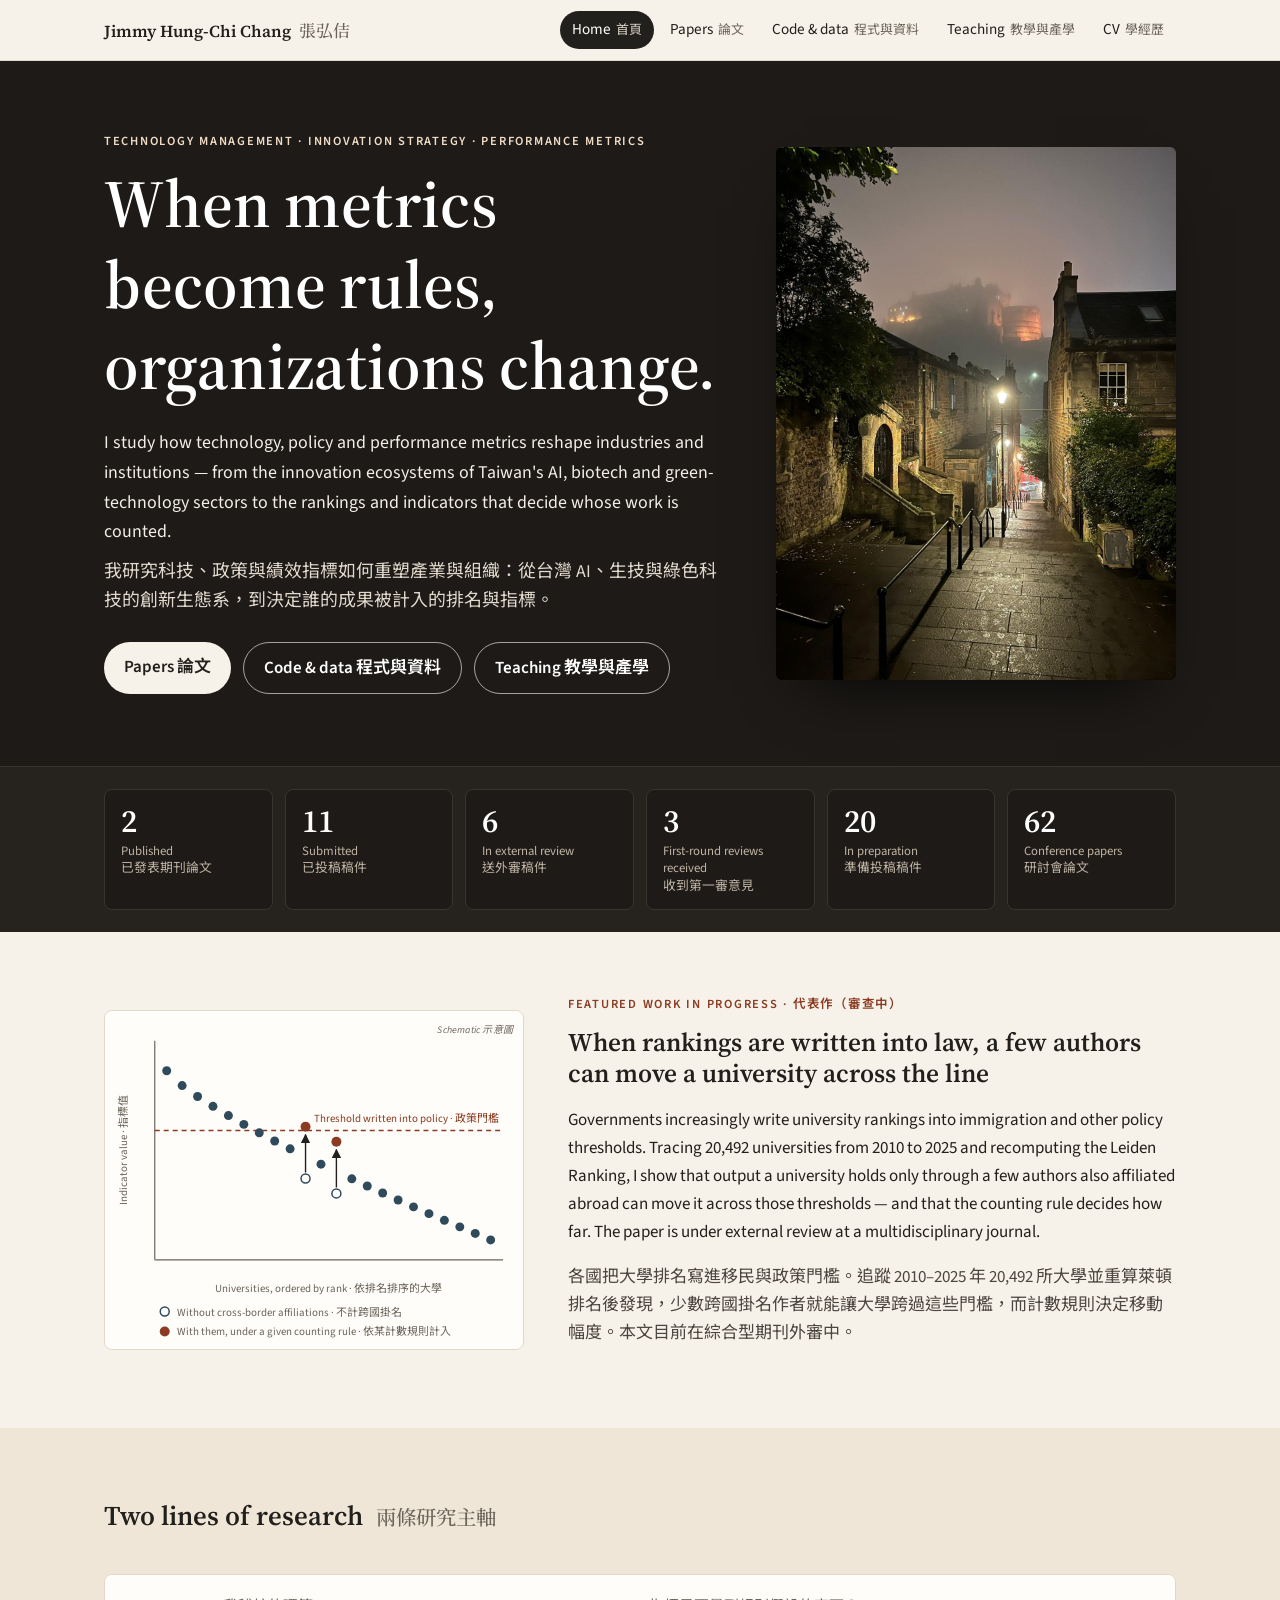
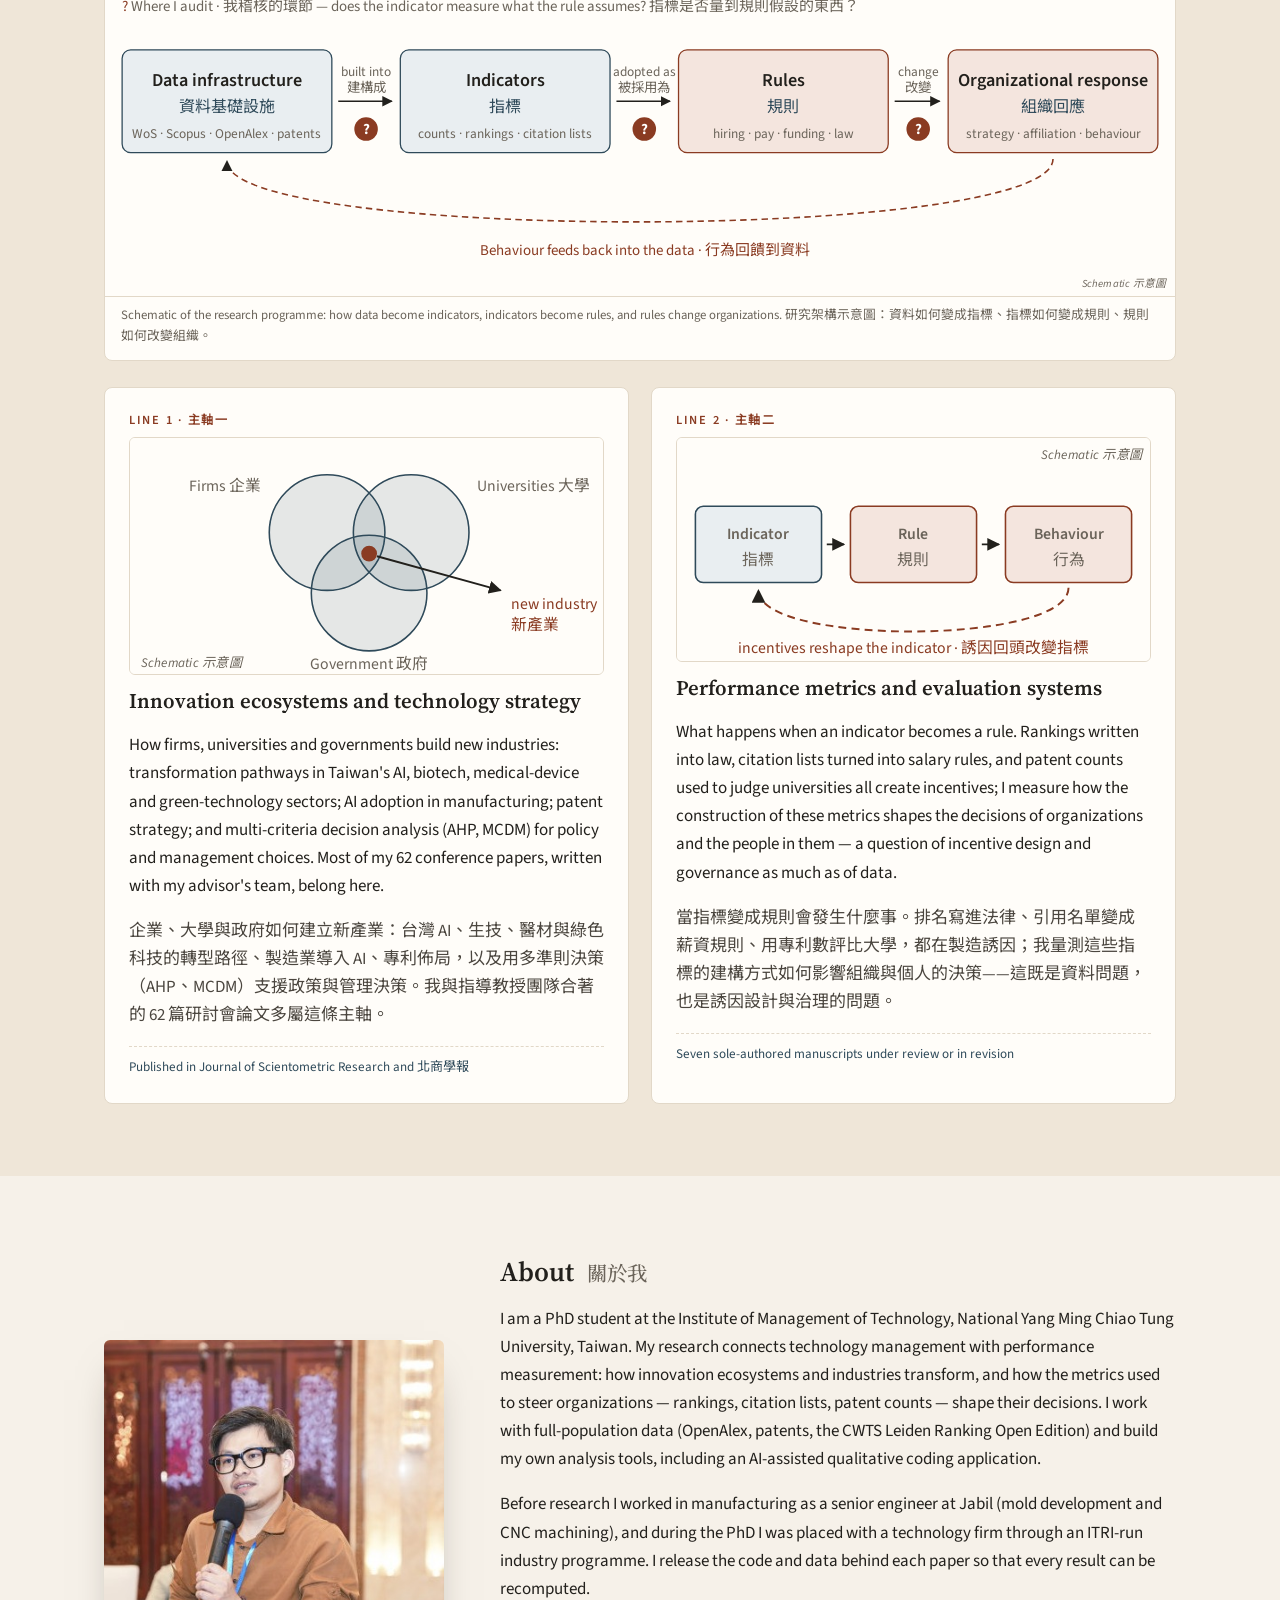
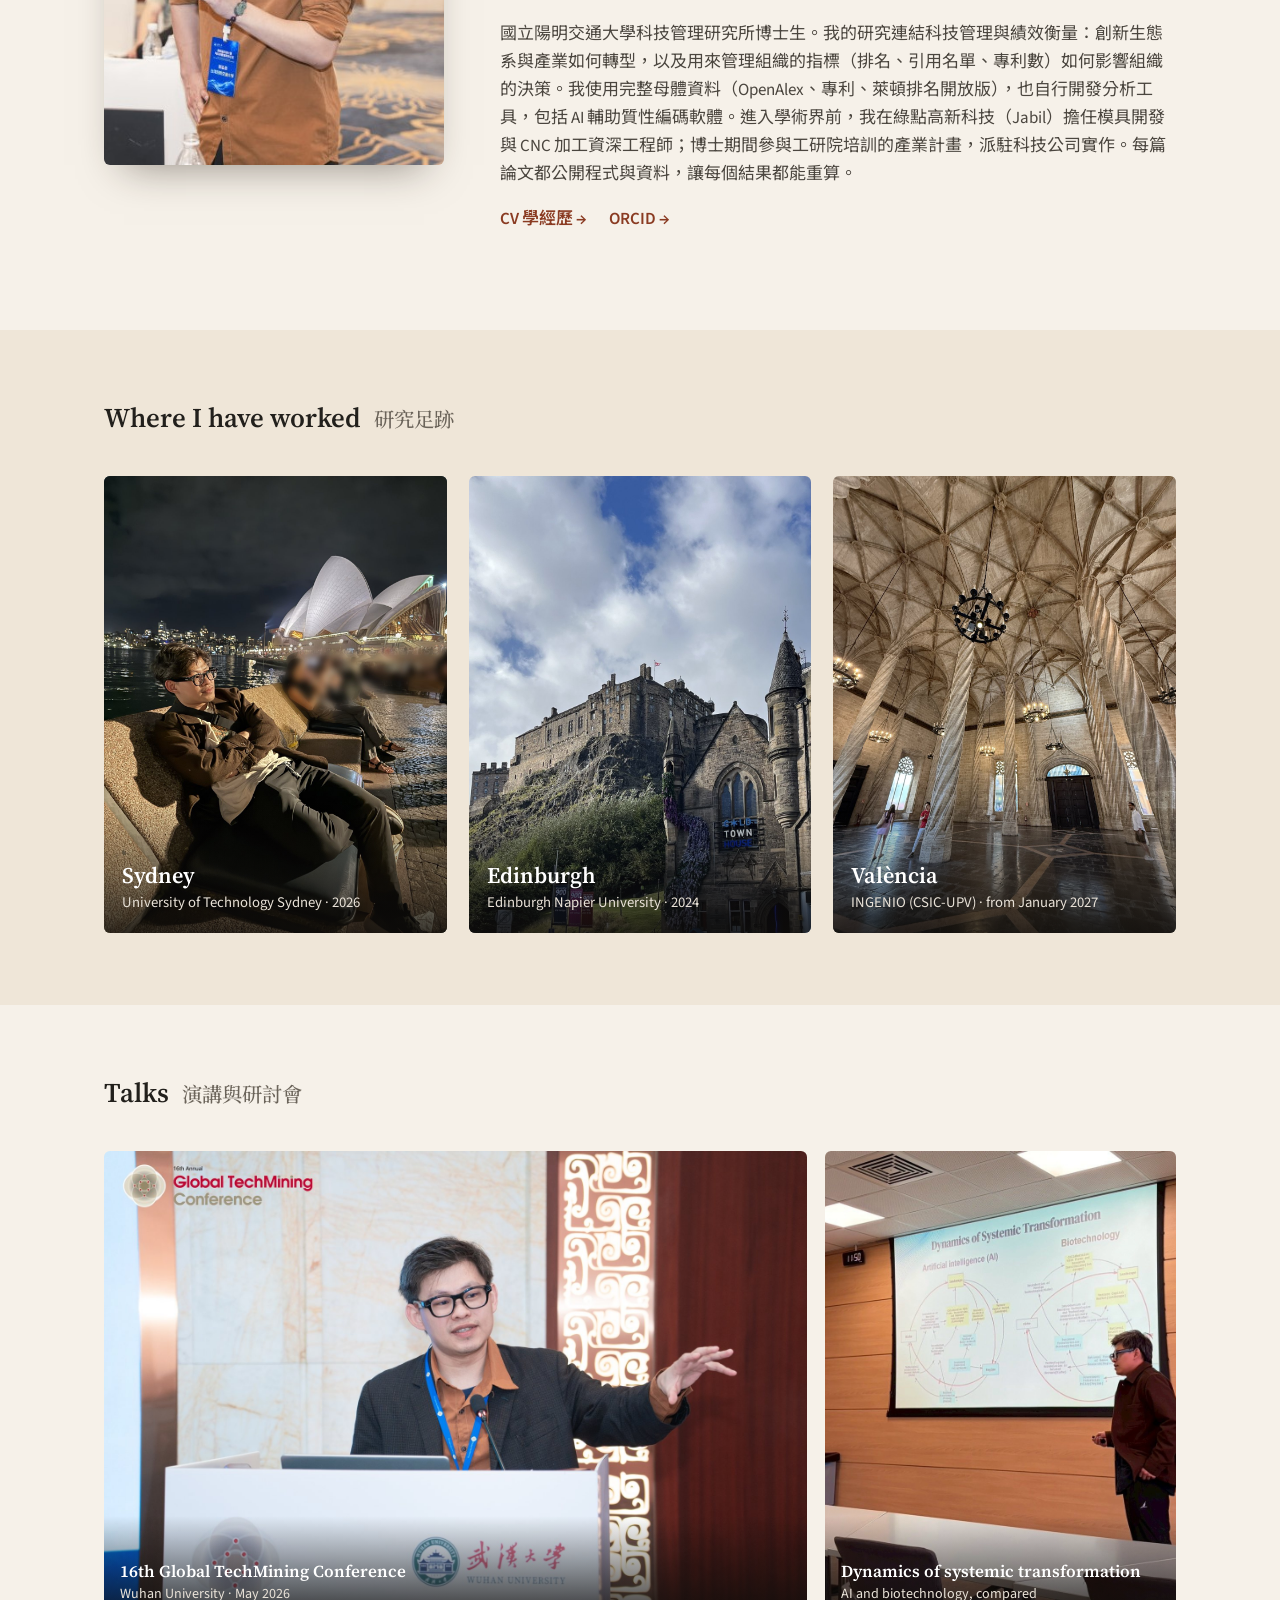
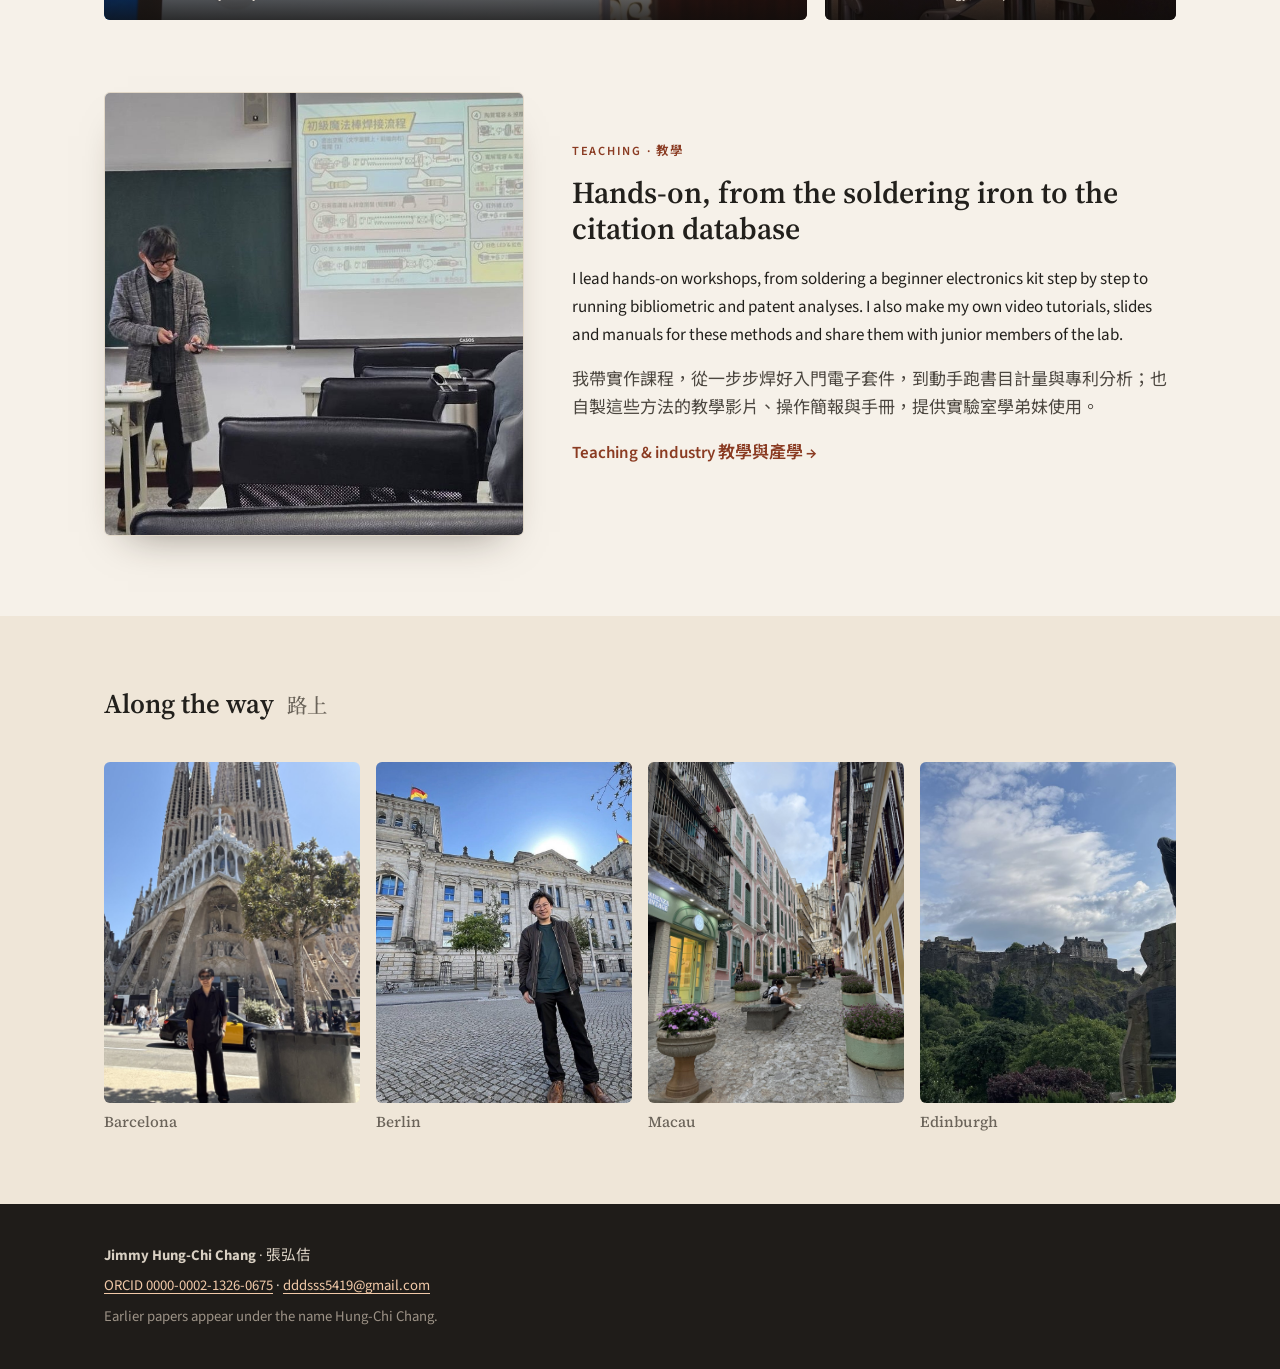
==== index.html @ 7862fce2 "Update site 週五-2026-10 19:03" ====
<!doctype html>
<html lang="en">
<head>
<meta charset="utf-8">
<meta name="viewport" content="width=device-width, initial-scale=1">
<title>Jimmy Hung-Chi Chang</title>
<meta name="description" content="Jimmy Hung-Chi Chang — scientometrics and the infrastructure of research evaluation.">
<meta property="og:type" content="website"><meta property="og:site_name" content="Jimmy Hung-Chi Chang">
<meta property="og:url" content="https://jimmy-hc-chang.github.io/website/">
<meta property="og:title" content="Jimmy Hung-Chi Chang"><meta property="og:description" content="Jimmy Hung-Chi Chang — scientometrics and the infrastructure of research evaluation.">
<meta property="og:image" content="https://jimmy-hc-chang.github.io/website/assets/og-cover.jpg?v=3"><meta property="og:image:width" content="1200"><meta property="og:image:height" content="630"><meta property="og:image:alt" content="Jimmy Hung-Chi Chang speaking at the Global TechMining Conference, Wuhan University">
<meta name="twitter:card" content="summary_large_image"><meta name="twitter:image" content="https://jimmy-hc-chang.github.io/website/assets/og-cover.jpg?v=3">
<link rel="preconnect" href="https://fonts.googleapis.com"><link rel="preconnect" href="https://fonts.gstatic.com" crossorigin>
<link rel="stylesheet" href="https://fonts.googleapis.com/css2?family=Source+Serif+4:ital,opsz,wght@0,8..60,400;0,8..60,600;1,8..60,400&family=Source+Sans+3:wght@400;600&family=Noto+Serif+TC:wght@500;700&family=Noto+Sans+TC:wght@400;500&display=swap">
<link rel="stylesheet" href="style.css?v=2251ba89">
<script type="application/ld+json">
{"@context":"https://schema.org","@type":"Person","name":"Jimmy Hung-Chi Chang","alternateName":["Hung-Chi Chang","張弘佶"],
 "identifier":"https://orcid.org/0000-0002-1326-0675","sameAs":["https://orcid.org/0000-0002-1326-0675"],"image":"https://jimmy-hc-chang.github.io/website/assets/portrait-forum.jpg",
 "affiliation":{"@type":"CollegeOrUniversity","name":"National Yang Ming Chiao Tung University","department":"Institute of Management of Technology"},
 "email":"mailto:dddsss5419@gmail.com","knowsAbout":["technology management","innovation ecosystems","performance metrics","research evaluation","scientometrics","patent analysis","multi-criteria decision making"]}
</script>
</head>
<body class="p-index">
<header class="bar"><div class="wrap bar-in">
  <a class="brand" href="index.html">Jimmy Hung-Chi Chang <span lang="zh-Hant">張弘佶</span></a>
  <nav aria-label="Pages"><a href="index.html" aria-current="page">Home<span lang="zh-Hant">首頁</span></a><a href="papers.html">Papers<span lang="zh-Hant">論文</span></a><a href="code.html">Code &amp; data<span lang="zh-Hant">程式與資料</span></a><a href="teaching.html">Teaching<span lang="zh-Hant">教學與產學</span></a><a href="cv.html">CV<span lang="zh-Hant">學經歷</span></a></nav>
</div></header>
<section class="hero"><div class="wrap hero-in"><div class="hero-text">
  <p class="kicker">Technology management · Innovation strategy · Performance metrics</p>
  <h1>When metrics become rules,<br>organizations change.</h1>
  <p class="lede">I study how technology, policy and performance metrics reshape industries and institutions — from the innovation ecosystems of Taiwan's AI, biotech and green-technology sectors to the rankings and indicators that decide whose work is counted.</p>
  <p class="lede zh" lang="zh-Hant">我研究科技、政策與績效指標如何重塑產業與組織：從台灣 AI、生技與綠色科技的創新生態系，到決定誰的成果被計入的排名與指標。</p>
  <div class="cta"><a class="btn" href="papers.html">Papers 論文</a><a class="btn ghost" href="code.html">Code &amp; data 程式與資料</a><a class="btn ghost" href="teaching.html">Teaching 教學與產學</a></div>
</div>
  <figure class="hero-photo"><img src="assets/edinburgh-night.jpg" alt="Edinburgh at night, with the castle in fog"></figure>
</div></section>
<main>

<section class="statbar"><div class="wrap"><div class="stats-row">
  <!-- 數字在這裡改（2026-10-29） -->
  <a href="papers.html"><b>2</b><span>Published<br>已發表期刊論文</span></a>
  <a href="papers.html"><b>11</b><span>Submitted<br>已投稿稿件</span></a>
  <a href="papers.html"><b>6</b><span>In external review<br>送外審稿件</span></a>
  <a href="papers.html"><b>3</b><span>First-round reviews received<br>收到第一審意見</span></a>
  <a href="papers.html#working-papers"><b>20</b><span>In preparation<br>準備投稿稿件</span></a>
  <a href="papers.html#conferences"><b>62</b><span>Conference papers<br>研討會論文</span></a>
</div></div></section>

<section class="wrap featured withfig">
  <figure class="feat-sx"><svg class="sx sx-feat" viewBox="0 0 420 340" role="img" aria-label="Schematic: a few authors' cross-border affiliations lift universities across a policy threshold" xmlns="http://www.w3.org/2000/svg"><defs><marker id="ahf" viewBox="0 0 10 10" refX="9" refY="5" markerWidth="7" markerHeight="7" orient="auto-start-reverse"><path d="M0,0L10,5L0,10z" class="sx-ink"/></marker></defs><rect x="0" y="0" width="420" height="340" class="sx-bg"/><line x1="50" y1="250" x2="400" y2="250" class="sx-axis"/><line x1="50" y1="250" x2="50" y2="30" class="sx-axis"/><text x="225" y="282" class="sx-t" text-anchor="middle">Universities, ordered by rank · 依排名排序的大學</text><text x="22" y="140" class="sx-t" text-anchor="middle" transform="rotate(-90 22 140)">Indicator value · 指標值</text><line x1="50" y1="120" x2="400" y2="120" class="sx-thr"/><text x="396" y="112" class="sx-t sx-acc" text-anchor="end">Threshold written into policy · 政策門檻</text><circle cx="62.0" cy="60.0" r="4.5" class="sx-dot"/><circle cx="77.5" cy="74.9" r="4.5" class="sx-dot"/><circle cx="93.0" cy="85.9" r="4.5" class="sx-dot"/><circle cx="108.5" cy="95.8" r="4.5" class="sx-dot"/><circle cx="124.0" cy="105.1" r="4.5" class="sx-dot"/><circle cx="139.5" cy="113.9" r="4.5" class="sx-dot"/><circle cx="155.0" cy="122.4" r="4.5" class="sx-dot"/><circle cx="170.5" cy="130.6" r="4.5" class="sx-dot"/><circle cx="186.0" cy="138.5" r="4.5" class="sx-dot"/><circle cx="217.0" cy="153.9" r="4.5" class="sx-dot"/><circle cx="248.0" cy="168.6" r="4.5" class="sx-dot"/><circle cx="263.5" cy="175.8" r="4.5" class="sx-dot"/><circle cx="279.0" cy="182.9" r="4.5" class="sx-dot"/><circle cx="294.5" cy="189.9" r="4.5" class="sx-dot"/><circle cx="310.0" cy="196.8" r="4.5" class="sx-dot"/><circle cx="325.5" cy="203.6" r="4.5" class="sx-dot"/><circle cx="341.0" cy="210.3" r="4.5" class="sx-dot"/><circle cx="356.5" cy="216.9" r="4.5" class="sx-dot"/><circle cx="372.0" cy="223.5" r="4.5" class="sx-dot"/><circle cx="387.5" cy="230.0" r="4.5" class="sx-dot"/><circle cx="201.5" cy="168.3" r="4.5" class="sx-hollow"/><line x1="201.5" y1="162.3" x2="201.5" y2="124.3" class="sx-arrow" marker-end="url(#ahf)"/><circle cx="201.5" cy="116.3" r="5" class="sx-acc-dot"/><circle cx="232.5" cy="183.3" r="4.5" class="sx-hollow"/><line x1="232.5" y1="177.3" x2="232.5" y2="139.3" class="sx-arrow" marker-end="url(#ahf)"/><circle cx="232.5" cy="131.3" r="5" class="sx-acc-dot"/><circle cx="60" cy="302" r="4.5" class="sx-hollow"/><text x="72" y="306" class="sx-t">Without cross-border affiliations · 不計跨國掛名</text><circle cx="60" cy="322" r="5" class="sx-acc-dot"/><text x="72" y="326" class="sx-t">With them, under a given counting rule · 依某計數規則計入</text><text x="410" y="22" class="sx-tag" text-anchor="end">Schematic 示意圖</text></svg></figure>
  <div>
    <p class="kicker dark">Featured work in progress · 代表作（審查中）</p>
    <h2>When rankings are written into law, a few authors can move a university across the line</h2>
    <p>Governments increasingly write university rankings into immigration and other policy thresholds. Tracing 20,492 universities from 2010 to 2025 and recomputing the Leiden Ranking, I show that output a university holds only through a few authors also affiliated abroad can move it across those thresholds — and that the counting rule decides how far. The paper is under external review at a multidisciplinary journal.</p>
    <p class="zh" lang="zh-Hant">各國把大學排名寫進移民與政策門檻。追蹤 2010–2025 年 20,492 所大學並重算萊頓排名後發現，少數跨國掛名作者就能讓大學跨過這些門檻，而計數規則決定移動幅度。本文目前在綜合型期刊外審中。</p>
  </div>
</section>

<section class="band"><div class="wrap">
  <div class="sec-head"><h2>Two lines of research <span lang="zh-Hant">兩條研究主軸</span></h2></div>
  <figure class="framework"><svg class="sx sx-wide" viewBox="0 0 1000 300" role="img" aria-label="Schematic: data infrastructure, indicators, rules and organizational response, with feedback" xmlns="http://www.w3.org/2000/svg"><defs><marker id="ahw" viewBox="0 0 10 10" refX="9" refY="5" markerWidth="7" markerHeight="7" orient="auto-start-reverse"><path d="M0,0L10,5L0,10z" class="sx-ink"/></marker></defs><rect x="0" y="0" width="1000" height="300" class="sx-bg"/><rect x="16" y="70" width="196" height="96" rx="8" class="sx-box"/><text x="114.0" y="104" class="sx-h" text-anchor="middle">Data infrastructure</text><text x="114.0" y="128" class="sx-h2" text-anchor="middle">資料基礎設施</text><text x="114.0" y="152" class="sx-s" text-anchor="middle">WoS · Scopus · OpenAlex · patents</text><line x1="218" y1="118.0" x2="268" y2="118.0" class="sx-arrow" marker-end="url(#ahw)"/><rect x="276" y="70" width="196" height="96" rx="8" class="sx-box"/><text x="374.0" y="104" class="sx-h" text-anchor="middle">Indicators</text><text x="374.0" y="128" class="sx-h2" text-anchor="middle">指標</text><text x="374.0" y="152" class="sx-s" text-anchor="middle">counts · rankings · citation lists</text><line x1="478" y1="118.0" x2="528" y2="118.0" class="sx-arrow" marker-end="url(#ahw)"/><rect x="536" y="70" width="196" height="96" rx="8" class="sx-box2"/><text x="634.0" y="104" class="sx-h" text-anchor="middle">Rules</text><text x="634.0" y="128" class="sx-h2" text-anchor="middle">規則</text><text x="634.0" y="152" class="sx-s" text-anchor="middle">hiring · pay · funding · law</text><line x1="738" y1="118.0" x2="780" y2="118.0" class="sx-arrow" marker-end="url(#ahw)"/><rect x="788" y="70" width="196" height="96" rx="8" class="sx-box2"/><text x="886.0" y="104" class="sx-h" text-anchor="middle">Organizational response</text><text x="886.0" y="128" class="sx-h2" text-anchor="middle">組織回應</text><text x="886.0" y="152" class="sx-s" text-anchor="middle">strategy · affiliation · behaviour</text><text x="244.0" y="94.0" class="sx-s" text-anchor="middle">built into</text><text x="244.0" y="109.0" class="sx-s" text-anchor="middle">建構成</text><g transform="translate(244.0 144.0)"><circle r="11" class="sx-audit"/><text y="5" class="sx-audit-t" text-anchor="middle">?</text></g><text x="504.0" y="94.0" class="sx-s" text-anchor="middle">adopted as</text><text x="504.0" y="109.0" class="sx-s" text-anchor="middle">被採用為</text><g transform="translate(504.0 144.0)"><circle r="11" class="sx-audit"/><text y="5" class="sx-audit-t" text-anchor="middle">?</text></g><text x="760.0" y="94.0" class="sx-s" text-anchor="middle">change</text><text x="760.0" y="109.0" class="sx-s" text-anchor="middle">改變</text><g transform="translate(760.0 144.0)"><circle r="11" class="sx-audit"/><text y="5" class="sx-audit-t" text-anchor="middle">?</text></g><path d="M886,172 C886,250 114,250 114,174" class="sx-loop" marker-end="url(#ahw)"/><text x="505" y="262" class="sx-t sx-acc" text-anchor="middle">Behaviour feeds back into the data · 行為回饋到資料</text><text x="16" y="34" class="sx-t"><tspan class="sx-acc">?</tspan> Where I audit · 我稽核的環節 — does the indicator measure what the rule assumes? 指標是否量到規則假設的東西？</text><text x="992" y="292" class="sx-tag" text-anchor="end">Schematic 示意圖</text></svg><svg class="sx sx-tall" viewBox="0 0 360 560" role="img" aria-label="Schematic: from data infrastructure to organizational response" xmlns="http://www.w3.org/2000/svg"><defs><marker id="aht" viewBox="0 0 10 10" refX="9" refY="5" markerWidth="7" markerHeight="7" orient="auto-start-reverse"><path d="M0,0L10,5L0,10z" class="sx-ink"/></marker></defs><rect x="0" y="0" width="360" height="560" class="sx-bg"/><rect x="40" y="40" width="250" height="92" rx="8" class="sx-box"/><text x="165.0" y="72" class="sx-h" text-anchor="middle">Data infrastructure</text><text x="165.0" y="96" class="sx-h2" text-anchor="middle">資料基礎設施</text><text x="165.0" y="118" class="sx-s" text-anchor="middle">WoS · Scopus · OpenAlex · patents</text><line x1="165.0" y1="136" x2="165.0" y2="164" class="sx-arrow" marker-end="url(#aht)"/><g transform="translate(187.0 151)"><circle r="10" class="sx-audit"/><text y="4" class="sx-audit-t" text-anchor="middle">?</text></g><rect x="40" y="170" width="250" height="92" rx="8" class="sx-box"/><text x="165.0" y="202" class="sx-h" text-anchor="middle">Indicators</text><text x="165.0" y="226" class="sx-h2" text-anchor="middle">指標</text><text x="165.0" y="248" class="sx-s" text-anchor="middle">counts · rankings · citation lists</text><line x1="165.0" y1="266" x2="165.0" y2="294" class="sx-arrow" marker-end="url(#aht)"/><g transform="translate(187.0 281)"><circle r="10" class="sx-audit"/><text y="4" class="sx-audit-t" text-anchor="middle">?</text></g><rect x="40" y="300" width="250" height="92" rx="8" class="sx-box2"/><text x="165.0" y="332" class="sx-h" text-anchor="middle">Rules</text><text x="165.0" y="356" class="sx-h2" text-anchor="middle">規則</text><text x="165.0" y="378" class="sx-s" text-anchor="middle">hiring · pay · funding · law</text><line x1="165.0" y1="396" x2="165.0" y2="424" class="sx-arrow" marker-end="url(#aht)"/><g transform="translate(187.0 411)"><circle r="10" class="sx-audit"/><text y="4" class="sx-audit-t" text-anchor="middle">?</text></g><rect x="40" y="430" width="250" height="92" rx="8" class="sx-box2"/><text x="165.0" y="462" class="sx-h" text-anchor="middle">Organizational response</text><text x="165.0" y="486" class="sx-h2" text-anchor="middle">組織回應</text><text x="165.0" y="508" class="sx-s" text-anchor="middle">strategy · affiliation · behaviour</text><path d="M294,476.0 C350,476.0 350,86.0 298,86.0" class="sx-loop" marker-end="url(#aht)"/><text x="22" y="24" class="sx-s">? = audit point 稽核點 · dashed = feedback 回饋</text><text x="352" y="552" class="sx-tag" text-anchor="end">Schematic 示意圖</text></svg><figcaption>Schematic of the research programme: how data become indicators, indicators become rules, and rules change organizations. 研究架構示意圖：資料如何變成指標、指標如何變成規則、規則如何改變組織。</figcaption></figure>
  <div class="lines">
    <div class="line">
      <p class="kicker dark">Line 1 · 主軸一</p>
      <svg class="sx sx-line" viewBox="0 0 360 180" role="img" aria-label="Schematic: firms, universities and government build a new industry" xmlns="http://www.w3.org/2000/svg"><defs><marker id="ahl1" viewBox="0 0 10 10" refX="9" refY="5" markerWidth="7" markerHeight="7" orient="auto-start-reverse"><path d="M0,0L10,5L0,10z" class="sx-ink"/></marker></defs><rect x="0" y="0" width="360" height="180" class="sx-bg"/><circle cx="150" cy="72" r="44" class="sx-venn"/><circle cx="214" cy="72" r="44" class="sx-venn"/><circle cx="182" cy="118" r="44" class="sx-venn"/><text x="100" y="40" class="sx-s" text-anchor="end">Firms 企業</text><text x="264" y="40" class="sx-s">Universities 大學</text><text x="182" y="176" class="sx-s" text-anchor="middle">Government 政府</text><circle cx="182" cy="88" r="6" class="sx-acc-dot"/><line x1="188" y1="90" x2="282" y2="116" class="sx-arrow" marker-end="url(#ahl1)"/><text x="290" y="130" class="sx-s sx-acc">new industry</text><text x="290" y="146" class="sx-s sx-acc">新產業</text><text x="8" y="174" class="sx-tag" text-anchor="start">Schematic 示意圖</text></svg>
      <h3>Innovation ecosystems and technology strategy</h3>
      <p>How firms, universities and governments build new industries: transformation pathways in Taiwan's AI, biotech, medical-device and green-technology sectors; AI adoption in manufacturing; patent strategy; and multi-criteria decision analysis (AHP, MCDM) for policy and management choices. Most of my 62 conference papers, written with my advisor's team, belong here.</p>
      <p class="zh" lang="zh-Hant">企業、大學與政府如何建立新產業：台灣 AI、生技、醫材與綠色科技的轉型路徑、製造業導入 AI、專利佈局，以及用多準則決策（AHP、MCDM）支援政策與管理決策。我與指導教授團隊合著的 62 篇研討會論文多屬這條主軸。</p>
      <p class="line-papers">Published in Journal of Scientometric Research and 北商學報</p>
    </div>
    <div class="line">
      <p class="kicker dark">Line 2 · 主軸二</p>
      <svg class="sx sx-line" viewBox="0 0 360 170" role="img" aria-label="Schematic: indicator, rule, behaviour and feedback" xmlns="http://www.w3.org/2000/svg"><defs><marker id="ahl2" viewBox="0 0 10 10" refX="9" refY="5" markerWidth="7" markerHeight="7" orient="auto-start-reverse"><path d="M0,0L10,5L0,10z" class="sx-ink"/></marker></defs><rect x="0" y="0" width="360" height="170" class="sx-bg"/><rect x="14" y="52" width="96" height="58" rx="6" class="sx-box"/><text x="62" y="77" class="sx-s" text-anchor="middle" style="font-weight:600">Indicator</text><text x="62" y="97" class="sx-s" text-anchor="middle">指標</text><line x1="114" y1="81" x2="127" y2="81" class="sx-arrow" marker-end="url(#ahl2)"/><rect x="132" y="52" width="96" height="58" rx="6" class="sx-box2"/><text x="180" y="77" class="sx-s" text-anchor="middle" style="font-weight:600">Rule</text><text x="180" y="97" class="sx-s" text-anchor="middle">規則</text><line x1="232" y1="81" x2="245" y2="81" class="sx-arrow" marker-end="url(#ahl2)"/><rect x="250" y="52" width="96" height="58" rx="6" class="sx-box2"/><text x="298" y="77" class="sx-s" text-anchor="middle" style="font-weight:600">Behaviour</text><text x="298" y="97" class="sx-s" text-anchor="middle">行為</text><path d="M298,114 C298,158 62,158 62,116" class="sx-loop" marker-end="url(#ahl2)"/><text x="180" y="164" class="sx-s sx-acc" text-anchor="middle">incentives reshape the indicator · 誘因回頭改變指標</text><text x="354" y="16" class="sx-tag" text-anchor="end">Schematic 示意圖</text></svg>
      <h3>Performance metrics and evaluation systems</h3>
      <p>What happens when an indicator becomes a rule. Rankings written into law, citation lists turned into salary rules, and patent counts used to judge universities all create incentives; I measure how the construction of these metrics shapes the decisions of organizations and the people in them — a question of incentive design and governance as much as of data.</p>
      <p class="zh" lang="zh-Hant">當指標變成規則會發生什麼事。排名寫進法律、引用名單變成薪資規則、用專利數評比大學，都在製造誘因；我量測這些指標的建構方式如何影響組織與個人的決策——這既是資料問題，也是誘因設計與治理的問題。</p>
      <p class="line-papers">Seven sole-authored manuscripts under review or in revision</p>
    </div>
  </div>
</div></section>

<section class="wrap about">
  <figure class="portrait"><img src="assets/portrait-forum.jpg" alt="Jimmy Hung-Chi Chang speaking at a forum at Wuhan University"></figure>
  <div>
    <h2>About <span lang="zh-Hant">關於我</span></h2>
    <p>I am a PhD student at the Institute of Management of Technology, National Yang Ming Chiao Tung University, Taiwan. My research connects technology management with performance measurement: how innovation ecosystems and industries transform, and how the metrics used to steer organizations — rankings, citation lists, patent counts — shape their decisions. I work with full-population data (OpenAlex, patents, the CWTS Leiden Ranking Open Edition) and build my own analysis tools, including an AI-assisted qualitative coding application.</p>
    <p>Before research I worked in manufacturing as a senior engineer at Jabil (mold development and CNC machining), and during the PhD I was placed with a technology firm through an ITRI-run industry programme. I release the code and data behind each paper so that every result can be recomputed.</p>
    <p class="zh" lang="zh-Hant">國立陽明交通大學科技管理研究所博士生。我的研究連結科技管理與績效衡量：創新生態系與產業如何轉型，以及用來管理組織的指標（排名、引用名單、專利數）如何影響組織的決策。我使用完整母體資料（OpenAlex、專利、萊頓排名開放版），也自行開發分析工具，包括 AI 輔助質性編碼軟體。進入學術界前，我在綠點高新科技（Jabil）擔任模具開發與 CNC 加工資深工程師；博士期間參與工研院培訓的產業計畫，派駐科技公司實作。每篇論文都公開程式與資料，讓每個結果都能重算。</p>
    <p class="links"><a href="cv.html">CV 學經歷 →</a><a href="https://orcid.org/0000-0002-1326-0675">ORCID →</a></p>
  </div>
</section>

<section class="band"><div class="wrap">
  <div class="sec-head"><h2>Where I have worked <span lang="zh-Hant">研究足跡</span></h2></div>
  <div class="places">
    <figure class="place"><img src="assets/sydney-opera.jpg" alt="Sydney Harbour at night" loading="lazy" style="object-position:center 60%"><figcaption><b>Sydney</b> University of Technology Sydney · 2026</figcaption></figure>
    <figure class="place"><img src="assets/edinburgh-grassmarket.jpg" alt="Edinburgh Castle from the Grassmarket" loading="lazy"><figcaption><b>Edinburgh</b> Edinburgh Napier University · 2024</figcaption></figure>
    <figure class="place"><img src="assets/valencia-lonja.jpg" alt="La Lonja de la Seda, València" loading="lazy"><figcaption><b>València</b> INGENIO (CSIC-UPV) · from January 2027</figcaption></figure>
  </div>
</div></section>

<section class="wrap talks">
  <div class="sec-head"><h2>Talks <span lang="zh-Hant">演講與研討會</span></h2></div>
  <div class="talkgrid">
    <figure class="talk big"><img src="assets/talk-gtm.jpg" alt="Speaking at the Global TechMining Conference, Wuhan University" loading="lazy"><figcaption><b>16th Global TechMining Conference</b> Wuhan University · May 2026</figcaption></figure>
    <figure class="talk tall"><img src="assets/talk-spain.jpg" alt="Presenting slides on the dynamics of systemic transformation" loading="lazy"><figcaption><b>Dynamics of systemic transformation</b> AI and biotechnology, compared</figcaption></figure>
  </div>
</section>

<section class="wrap feature teach">
  <div class="feature-img"><img src="assets/teaching.jpg" alt="Leading a hands-on soldering workshop" loading="lazy"></div>
  <div>
    <p class="kicker dark">Teaching · 教學</p>
    <h2>Hands-on, from the soldering iron to the citation database</h2>
    <p>I lead hands-on workshops, from soldering a beginner electronics kit step by step to running bibliometric and patent analyses. I also make my own video tutorials, slides and manuals for these methods and share them with junior members of the lab.</p>
    <p class="zh" lang="zh-Hant">我帶實作課程，從一步步焊好入門電子套件，到動手跑書目計量與專利分析；也自製這些方法的教學影片、操作簡報與手冊，提供實驗室學弟妹使用。</p>
    <p class="links"><a href="teaching.html">Teaching &amp; industry 教學與產學 →</a></p>
  </div>
</section>

<section class="band"><div class="wrap">
  <div class="sec-head"><h2>Along the way <span lang="zh-Hant">路上</span></h2></div>
  <div class="strip">
    <figure><img src="assets/barcelona.jpg" alt="Sagrada Família, Barcelona" loading="lazy"><figcaption>Barcelona</figcaption></figure>
    <figure><img src="assets/berlin.jpg" alt="Reichstag, Berlin" loading="lazy"><figcaption>Berlin</figcaption></figure>
    <figure><img src="assets/macau.jpg" alt="Old town, Macau" loading="lazy"><figcaption>Macau</figcaption></figure>
    <figure><img src="assets/edinburgh-castle.jpg" alt="Edinburgh Castle" loading="lazy"><figcaption>Edinburgh</figcaption></figure>
  </div>
</div></section>

</main>
<footer class="foot"><div class="wrap">
  <div><b>Jimmy Hung-Chi Chang</b> · <span lang="zh-Hant">張弘佶</span></div>
  <div><a href="https://orcid.org/0000-0002-1326-0675">ORCID 0000-0002-1326-0675</a> · <a href="mailto:dddsss5419@gmail.com">dddsss5419@gmail.com</a></div>
  <div class="muted">Earlier papers appear under the name Hung-Chi Chang.</div>
</div></footer>
</body>
</html>
---- style.css ----
:root{
  --bg:#f6f1e9; --paper:#fffdf9; --ink:#22201c; --muted:#6b645a; --line:#e2d8c8;
  --accent:#8a3b22; --accent-2:#2f4a5a; --band:#efe6d8;
  --serif:"Source Serif 4","Noto Serif TC",Georgia,serif;
  --sans:"Source Sans 3","Noto Sans TC",system-ui,sans-serif;
}
*{box-sizing:border-box}
html{scroll-behavior:smooth}
body{margin:0;background:var(--bg);color:var(--ink);font:17px/1.65 var(--sans);-webkit-font-smoothing:antialiased}
img{max-width:100%;display:block}
a{color:var(--accent);text-decoration-thickness:1px;text-underline-offset:3px}
h1,h2,h3{font-family:var(--serif);font-weight:600;line-height:1.2;margin:0 0 .5em}
h2{font-size:1.7rem}
h2 span[lang],h1+p[lang]{font-weight:500}
h2 span[lang]{color:var(--muted);font-size:.75em;margin-left:.35em}
.wrap{max-width:1120px;margin:0 auto;padding:0 24px}
.zh{color:#4b463f}
.muted{color:var(--muted)}
.kicker{font:600 .78rem/1.4 var(--sans);letter-spacing:.14em;text-transform:uppercase;color:#f1dcc8;margin:0 0 14px}
.kicker.dark{color:var(--accent)}

/* top bar */
.bar{position:sticky;top:0;z-index:20;background:rgba(246,241,233,.92);backdrop-filter:blur(8px);border-bottom:1px solid var(--line)}
.bar-in{display:flex;align-items:center;justify-content:space-between;gap:16px;min-height:60px;flex-wrap:wrap}
.brand{font:600 1.05rem var(--serif);color:var(--ink);text-decoration:none}
.brand span{color:var(--muted);font-weight:500;margin-left:4px}
nav{display:flex;gap:4px;flex-wrap:wrap}
nav a{color:var(--ink);text-decoration:none;padding:6px 12px;border-radius:999px;font-size:.95rem}
nav a span{color:var(--muted);font-size:.85em;margin-left:5px}
nav a:hover{background:var(--band)}
nav a[aria-current]{background:var(--ink);color:#fff}
nav a[aria-current] span{color:#d8cfc2}

/* hero */
.hero{position:relative;min-height:min(86vh,760px);display:flex;align-items:flex-end;color:#fff;overflow:hidden}
.hero-bg{position:absolute;inset:0;background:linear-gradient(180deg,rgba(18,16,14,.15) 0%,rgba(18,16,14,.55) 55%,rgba(18,16,14,.85) 100%),url('assets/edinburgh-night.jpg') center 40%/cover}
.hero-in{position:relative;padding-top:120px;padding-bottom:72px}
.hero h1{font-size:clamp(2.3rem,5.5vw,4.2rem);max-width:20ch;margin-bottom:22px}
.lede{max-width:46rem;font-size:1.12rem;margin:0 0 10px;color:#f3eee7}
.lede.zh{color:#e2d9cd}
.cta{display:flex;gap:12px;flex-wrap:wrap;margin-top:26px}
.btn{display:inline-block;padding:11px 20px;border-radius:999px;background:#f6f1e9;color:var(--ink);text-decoration:none;font-weight:600}
.btn.ghost{background:transparent;color:#fff;border:1px solid rgba(255,255,255,.6)}
.btn:hover{filter:brightness(.95)}

/* page banners */
.banner{position:relative;color:#fff;padding:120px 0 40px;background:linear-gradient(180deg,rgba(18,16,14,.1),rgba(18,16,14,.75)),var(--img) var(--pos)/cover}
.banner h1{font-size:clamp(2.2rem,5vw,3.4rem);margin:0}
.banner p{margin:4px 0 0;font:500 1.2rem var(--serif);color:#eadfce}

/* about */
.about{display:grid;grid-template-columns:minmax(220px,340px) 1fr;gap:56px;align-items:center;padding-top:80px;padding-bottom:80px}
.portrait{margin:0;border-radius:6px;overflow:hidden;box-shadow:0 20px 40px -20px rgba(40,30,20,.5)}
.portrait img{aspect-ratio:4/5;object-fit:cover;width:100%}
.links{display:flex;gap:22px;flex-wrap:wrap;font-weight:600}
.links a{text-decoration:none}

/* bands */
.band{background:var(--band);padding:72px 0}
.sec-head{display:flex;justify-content:space-between;align-items:baseline;gap:20px;flex-wrap:wrap;margin-bottom:28px}
.sec-head p{margin:0;color:var(--muted)}
.figgrid{display:grid;grid-template-columns:repeat(3,1fr);gap:22px}
.figcard{background:var(--paper);border-radius:6px;overflow:hidden;text-decoration:none;color:var(--ink);border:1px solid var(--line);transition:transform .2s,box-shadow .2s;display:flex;flex-direction:column}
.figcard:hover{transform:translateY(-3px);box-shadow:0 16px 30px -18px rgba(40,30,20,.45)}
.figcard .fig{background:#fff;aspect-ratio:4/3;display:flex;align-items:center;justify-content:center;padding:12px;border-bottom:1px solid var(--line)}
.figcard .fig img{max-height:100%;object-fit:contain}
.cap{padding:14px 16px 16px;display:flex;flex-direction:column;gap:2px}
.cap b{font:600 1.05rem var(--serif)}
.cap span{color:var(--muted);font-size:.92rem}

/* feature */
.feature{display:grid;grid-template-columns:1.25fr 1fr;gap:48px;align-items:center;padding-top:80px;padding-bottom:80px}
.feature-img{border-radius:6px;overflow:hidden;border:1px solid var(--line);box-shadow:0 20px 40px -24px rgba(40,30,20,.5);background:#fff}
.feature h2{font-size:1.9rem}

/* places */
.places{display:grid;grid-template-columns:repeat(3,1fr);gap:22px}
.place{margin:0;position:relative;border-radius:6px;overflow:hidden;aspect-ratio:3/4;background:var(--accent-2)}
.place img{width:100%;height:100%;object-fit:cover}
.place figcaption{position:absolute;inset:auto 0 0 0;padding:60px 18px 18px;color:#e9e2d8;font-size:.92rem;background:linear-gradient(180deg,transparent,rgba(15,13,11,.82))}
.place figcaption b{display:block;color:#fff;font:600 1.4rem var(--serif)}
.place.next .ph{position:absolute;inset:0;display:flex;align-items:center;justify-content:center;background:radial-gradient(circle at 30% 25%,#c7793f,#8a3b22 55%,#4d2215)}
.place.next .ph span{font:italic 400 3rem var(--serif);color:rgba(255,255,255,.25)}

/* talks */
.talks{padding-top:72px;padding-bottom:72px}
.talkgrid{display:grid;grid-template-columns:2fr 1fr;grid-template-rows:1fr 1fr;gap:18px}
.talk{margin:0;position:relative;border-radius:6px;overflow:hidden;background:#222}
.talk.big{grid-row:1 / span 2}
.talk img{width:100%;height:100%;object-fit:cover;aspect-ratio:auto}
.talk.big img{aspect-ratio:3/2}
.talk:not(.big) img{aspect-ratio:16/10}
.talk figcaption{position:absolute;inset:auto 0 0 0;padding:44px 16px 14px;color:#e9e2d8;font-size:.88rem;background:linear-gradient(180deg,transparent,rgba(15,13,11,.85))}
.talk figcaption b{display:block;color:#fff;font:600 1.05rem var(--serif)}
.strip{display:grid;grid-template-columns:repeat(4,1fr);gap:16px}
.strip figure{margin:0}
.strip img{aspect-ratio:3/4;object-fit:cover;width:100%;border-radius:6px}
.strip figcaption{font:500 .95rem var(--serif);margin-top:8px;color:var(--muted)}

/* papers */
.list{padding-top:56px;padding-bottom:80px}
.lbl{font-size:1.25rem;border-bottom:2px solid var(--ink);padding-bottom:8px;margin:36px 0 10px}
.lbl:first-child{margin-top:0}
.paper{display:grid;grid-template-columns:1fr;gap:28px;padding:30px 0;border-bottom:1px solid var(--line);scroll-margin-top:80px}
.paper.has-fig{grid-template-columns:300px 1fr}
.paper:target{background:linear-gradient(90deg,rgba(138,59,34,.07),transparent)}
.thumb{margin:0}
.thumb img{background:#fff;border:1px solid var(--line);border-radius:4px;padding:8px;width:100%}
.thumb figcaption{font-size:.82rem;color:var(--muted);margin-top:8px;line-height:1.45}
.paper h3{font-size:1.25rem;margin-bottom:6px}
.meta{color:var(--muted);margin:0 0 12px;font-size:.95rem}
.status{display:inline-block;font-size:.78rem;font-weight:600;letter-spacing:.04em;padding:1px 9px;border-radius:999px;background:#e9dccb;color:var(--accent);margin-left:6px}
.paper .zh{margin:0 0 14px;font-size:.98rem}
.chips{display:flex;gap:8px;flex-wrap:wrap}
.chip{font-size:.85rem;padding:4px 12px;border:1px solid var(--line);border-radius:999px;text-decoration:none;background:var(--paper)}
.chip:hover{border-color:var(--accent)}

/* code */
.intro{max-width:46rem;margin:0 0 6px}
.codegrid{display:grid;grid-template-columns:repeat(auto-fill,minmax(300px,1fr));gap:20px;margin-top:30px}
.codecard{display:flex;flex-direction:column;gap:8px;padding:22px;background:var(--paper);border:1px solid var(--line);border-left:4px solid var(--accent-2);border-radius:6px;text-decoration:none;color:var(--ink)}
.codecard b{font:600 1.08rem/1.35 var(--serif)}
.codecard span{color:var(--muted);font-size:.92rem}
.codecard em{font-style:normal;color:var(--accent);font-weight:600;margin-top:auto}
.codecard:hover{border-left-color:var(--accent)}

/* cv */
.cvwrap{display:grid;grid-template-columns:1fr 300px;gap:48px;padding-top:56px;padding-bottom:80px;align-items:start}
dl.cv{margin:0;display:grid;gap:18px}
.cv-row{display:grid;grid-template-columns:150px 1fr;gap:0 20px;border-top:1px solid var(--line);padding-top:14px}
.cv-row dt{grid-column:1;grid-row:1 / span 10;color:var(--muted);font-size:.92rem;font-weight:600}
.cv-row dd{grid-column:2;margin:0 0 10px}
.cv-zh{color:var(--muted);font-size:.92rem}
.cvside{position:sticky;top:84px}
.cvside figure{margin:0}
.cvside img{border-radius:6px;aspect-ratio:3/4;object-fit:cover;width:100%}
.cvside figcaption{font-size:.85rem;color:var(--muted);margin-top:10px}

/* footer */
.foot{background:#1f1c19;color:#d9d0c3;padding:40px 0;font-size:.92rem}
.foot .wrap{display:grid;gap:6px}
.foot a{color:#f1c9a8}
.foot .muted{color:#9c9286}

@media (max-width:900px){
  .figgrid{grid-template-columns:repeat(2,1fr)}
  .strip{grid-template-columns:repeat(2,1fr)}
  .talkgrid{grid-template-columns:1fr;grid-template-rows:none}.talk.big{grid-row:auto}
  .feature,.about,.cvwrap{grid-template-columns:1fr;gap:32px}
  .portrait{max-width:340px}
  .cvside{position:static;max-width:340px}
  .paper.has-fig{grid-template-columns:220px 1fr}
}
@media (max-width:600px){
  body{font-size:16px}
  .wrap{padding:0 16px}
  .figgrid,.places{grid-template-columns:1fr}
  .place{aspect-ratio:4/3}
  .paper.has-fig{grid-template-columns:1fr}
  .thumb{max-width:360px}
  .cv-row{grid-template-columns:1fr}.cv-row dt{grid-row:auto}.cv-row dd{grid-column:1}
  .brand span{display:none}
  nav a span{display:none}
  .hero{min-height:auto}
  .hero-in{padding-top:160px;padding-bottom:48px}
  .about,.feature{padding-top:48px;padding-bottom:48px}
  .band{padding:48px 0}
}

.feature.teach{grid-template-columns:minmax(260px,420px) 1fr;padding-top:0}
.feature.teach .feature-img img{aspect-ratio:auto}
@media (max-width:900px){.feature.teach{grid-template-columns:1fr}.feature.teach .feature-img{max-width:420px}}

.talk.tall{grid-row:1 / span 2}
.talk.tall img{aspect-ratio:auto;height:100%}
@media (max-width:900px){.talk.tall{grid-row:auto}.talk.tall img{aspect-ratio:4/3}}

/* hero v2: photo shown whole in its own column (all pages) */
.hero{min-height:auto!important;display:block;background:#1d1a17}
.hero-in{display:grid;grid-template-columns:1fr 400px;gap:56px;align-items:center;padding-top:72px!important;padding-bottom:72px!important}
.hero-photo{margin:0;border-radius:6px;overflow:hidden;box-shadow:0 30px 60px -30px rgba(0,0,0,.8)}
.hero-photo img{width:100%;height:auto}
.hero h1{max-width:none}
.page-hero .hero-in{grid-template-columns:1fr 440px;padding-top:48px!important;padding-bottom:48px!important}
.page-hero h1{font-size:clamp(2.2rem,4.5vw,3.2rem);margin-bottom:14px}
.page-hero h1 span{font-weight:500;color:#d8cbb9;font-size:.6em;margin-left:.3em}
@media (max-width:900px){.hero-in,.page-hero .hero-in{grid-template-columns:1fr;gap:28px;padding-top:40px!important;padding-bottom:40px!important}.hero-photo{max-width:420px}}
.dlbox img{max-height:300px;object-fit:contain}
.figcard .fig{position:relative;overflow:hidden}
.figcard .fig img{position:absolute;inset:12px;width:calc(100% - 24px);height:calc(100% - 24px);max-height:none;object-fit:contain}
/* stats bar */
.statbar{background:#26221e;color:#efe6d8;padding:22px 0;border-top:1px solid #3a342e}
.stats-row{display:grid;grid-template-columns:repeat(6,1fr);gap:12px}
.stats-row a{display:block;background:#1d1a17;border:1px solid #3a342e;border-radius:8px;padding:14px 16px;text-decoration:none;color:#efe6d8}
.stats-row a:hover{border-color:#c98a5e}
.stats-row b{display:block;font:600 2rem/1.1 var(--serif);color:#fff}
.stats-row span{display:block;font-size:.8rem;color:#bfb3a3;margin-top:4px;line-height:1.35}
@media (max-width:900px){.stats-row{grid-template-columns:repeat(3,1fr)}}
@media (max-width:600px){.stats-row{grid-template-columns:repeat(2,1fr)}}
/* conference list */
.c-intro{color:var(--muted);margin:6px 0 10px}
.c-year{font-size:1.15rem;margin:26px 0 8px;display:flex;align-items:baseline;gap:10px}
.c-year span{font:500 .8rem var(--sans);color:var(--muted);background:var(--band);border-radius:999px;padding:1px 9px}
.confs{margin:0;padding-left:1.4em}
.confs li{margin:0 0 10px;font-size:.95rem;line-height:1.55}
.c-authors b{color:var(--ink)}
.c-title{font-family:var(--serif);font-weight:600}
.c-venue{color:var(--muted);font-style:italic}
.tag{display:inline-block;font-size:.72rem;font-weight:600;padding:0 8px;border-radius:999px;background:var(--band);color:var(--accent-2);margin:2px 4px 0 0;font-style:normal}
.tag.award{background:#f3dfb8;color:#7a4a12}
.wptable{width:100%;border-collapse:collapse;font-size:.93rem;background:var(--paper);border:1px solid var(--line);margin-top:8px}
.wptable th{text-align:left;padding:10px 12px;border-bottom:2px solid var(--ink);font-size:.82rem}
.wptable td{padding:10px 12px;border-top:1px solid var(--line);vertical-align:top}
.wptable td:first-child{width:62%}
.wp-en{display:block;font-family:var(--serif);font-weight:600}
.wp-zh{display:block;color:var(--muted);font-size:.86rem;margin-top:2px}
@media (max-width:600px){.wptable th:nth-child(3),.wptable td:nth-child(3){display:none}.wptable td:first-child{width:auto}}
@media (max-width:600px){
  .statbar{padding:16px 0}
  .stats-row{grid-template-columns:repeat(3,1fr);gap:8px}
  .stats-row a{padding:10px 10px;border-radius:6px}
  .stats-row b{font-size:1.45rem}
  .stats-row span{font-size:.7rem;line-height:1.3}
}
/* featured work */
.featured{display:grid;grid-template-columns:420px 1fr;gap:44px;align-items:center;padding-top:64px;padding-bottom:64px}
.feat-fig img{width:100%;background:#fff;border:1px solid var(--line);border-radius:6px;padding:12px;box-shadow:0 20px 40px -26px rgba(40,30,20,.5)}
.featured h2{font-size:1.6rem}
.featured .meta{color:var(--muted);margin:0 0 12px}
/* two lines */
.lines{display:grid;grid-template-columns:1fr 1fr;gap:22px}
.line{background:var(--paper);border:1px solid var(--line);border-radius:8px;padding:24px}
.line h3{font-size:1.3rem;margin-bottom:10px}
.line-papers{font-size:.82rem;color:var(--accent-2);border-top:1px dashed var(--line);padding-top:10px;margin-bottom:0}
/* teaching page */
.courses{display:grid;grid-template-columns:repeat(3,1fr);gap:16px;margin:10px 0 10px}
.course{background:var(--paper);border:1px solid var(--line);border-left:4px solid var(--accent);border-radius:6px;padding:16px}
.course b{display:block;font:600 1.05rem var(--serif)}
.course span{display:block;color:var(--muted);font-size:.9rem}
.course p{margin:8px 0 0;font-size:.9rem}
.tgrid{display:grid;grid-template-columns:repeat(3,1fr);gap:22px;margin-top:10px}
.tgrid h3{font-size:1.15rem}
.tgrid p{font-size:.93rem}
.teachfig{margin:30px 0 0;max-width:520px}
.teachfig img{border-radius:6px}
.teachfig figcaption{font-size:.85rem;color:var(--muted);margin-top:6px}
.ind{padding-left:1.1em}.ind li{margin-bottom:12px}.ind li span{color:var(--muted);font-size:.9rem}
@media (max-width:900px){.featured,.lines{grid-template-columns:1fr}.feat-fig{max-width:420px}.courses,.tgrid{grid-template-columns:1fr 1fr}}
@media (max-width:600px){.courses,.tgrid{grid-template-columns:1fr}.featured{padding-top:40px;padding-bottom:40px}
 nav a{padding:6px 8px;font-size:.88rem}}
.page-hero h1 span{display:inline-block}
.teachfig{max-width:380px}
.wpd{margin-top:8px}
.wpd summary{cursor:pointer;list-style:none;display:inline-block;font-size:.78rem;font-weight:600;padding:2px 10px;border-radius:999px;border:1px solid var(--line);color:var(--accent);background:var(--paper)}
.wpd summary::-webkit-details-marker{display:none}
.wpd summary:hover,.wpd[open] summary{background:var(--accent);color:#fff;border-color:var(--accent)}
.wpdl{margin:10px 0 0;display:grid;grid-template-columns:150px 1fr;gap:8px 14px;font-size:.9rem}
.wpdl dt{font-weight:600;color:var(--accent-2)}
.wpdl dt span{display:block;font-weight:500;color:var(--muted);font-size:.82rem}
.wpdl dd{margin:0}
.wp-zhl{display:block;color:var(--muted);font-size:.86rem;margin-top:2px}
@media (max-width:600px){.wpdl{grid-template-columns:1fr;gap:2px}.wpdl dd{margin-bottom:8px}}
.featured.nofig{grid-template-columns:1fr;max-width:900px}
.urlist{padding-left:1.4em;margin:10px 0 0}
.urlist li{margin:0 0 18px;padding-bottom:14px;border-bottom:1px solid var(--line)}
.ur-en{font:600 1.02rem/1.45 var(--serif);margin:0}
.ur-zh{color:#4b463f;margin:4px 0 8px;font-size:.95rem}
.ur-meta{display:flex;flex-wrap:wrap;gap:6px 16px;font-size:.85rem;color:var(--muted);margin:0;align-items:center}
.ur-meta .status{margin-left:0}

/* code page v3 */
.pkgindex{width:100%;border-collapse:collapse;margin:26px 0 10px;font-size:.95rem;background:var(--paper);border:1px solid var(--line)}
.pkgindex th{text-align:left;font-weight:600;padding:10px 14px;border-bottom:2px solid var(--ink);font-size:.85rem}
.pkgindex td{padding:10px 14px;border-bottom:1px solid var(--line)}
.pkgindex td:first-child a{font-weight:600;text-decoration:none}
.pkg{padding:44px 0;border-bottom:1px solid var(--line);scroll-margin-top:80px}
.pkg-head{display:flex;justify-content:space-between;align-items:flex-end;gap:20px;flex-wrap:wrap;margin-bottom:16px}
.pkg h3{font-size:1.7rem;margin:0 0 6px}
.arch-kind{font:600 .75rem var(--sans);letter-spacing:.12em;text-transform:uppercase;color:var(--accent-2);margin:0 0 6px}
.arch-paper{font-size:.93rem;color:var(--muted);margin:0}
.pkg-grid{display:grid;grid-template-columns:1fr 320px;gap:40px;align-items:start}
.pkg h4{font:600 .98rem var(--sans);margin:20px 0 6px}
.pkg h4 span{color:var(--muted);font-weight:400}
.pkg ul,.pkg ol{margin:0;padding-left:1.2em}.pkg li{margin:0 0 4px}
.quick li{font-family:ui-monospace,Menlo,monospace;font-size:.88rem;background:var(--band);padding:3px 8px;border-radius:4px;margin-bottom:6px}
.dlbox{background:var(--paper);border:1px solid var(--line);border-radius:8px;padding:16px;position:sticky;top:84px}
.dlbox img{width:100%;border:1px solid var(--line);border-radius:4px;background:#fff;padding:6px;margin-bottom:6px}
.dlbox h4{margin-top:8px}
.dl{list-style:none;padding:0!important;margin:0}
.dl li{margin:0}
.dl a{display:flex;justify-content:space-between;gap:10px;padding:7px 10px;border-radius:6px;text-decoration:none;color:var(--ink);font-size:.88rem}
.dl a::before{content:"↓";color:var(--accent);font-weight:700;margin-right:2px}
.dl a:hover{background:var(--band)}
.dl .fn{flex:1;word-break:break-all}.dl .fs{color:var(--muted);white-space:nowrap}
.facts{font-size:.82rem;color:var(--muted);margin:12px 0 0}
.facts .doi{font-family:ui-monospace,Menlo,monospace}
.btns{display:flex;gap:8px}
.btn-s{font-size:.88rem;font-weight:600;padding:7px 15px;border-radius:999px;background:var(--ink);color:#fff;text-decoration:none}
.btn-s.ghost{background:transparent;color:var(--ink);border:1px solid var(--line)}
.proglist{margin-top:22px;border:1px solid var(--line);border-radius:8px;background:var(--paper)}
.proglist summary{cursor:pointer;padding:12px 16px;font-weight:600}
.proglist summary span{color:var(--muted);font-weight:400;margin-left:6px}
.proglist h5{margin:14px 16px 4px;font:600 .85rem ui-monospace,Menlo,monospace;color:var(--accent-2)}
.progs{width:calc(100% - 32px);margin:0 16px 8px;border-collapse:collapse;font-size:.88rem}
.progs td{padding:5px 8px;border-top:1px solid var(--line);vertical-align:top}
.progs td:first-child{width:38%;white-space:nowrap}
.progs code{font-size:.82rem}
.more{margin-top:28px;color:var(--muted)}
.pkg-grid>*{min-width:0}.quick li,.pkg p{overflow-wrap:anywhere}
@media (max-width:900px){.pkg-grid{grid-template-columns:1fr}.dlbox{position:static}}
@media (max-width:600px){.pkgindex{font-size:.82rem}.pkgindex th,.pkgindex td{padding:8px 8px}.pkgindex th:nth-child(3),.pkgindex td:nth-child(3),.pkgindex th:nth-child(2),.pkgindex td:nth-child(2){display:none}.progs td:first-child{white-space:normal;width:45%}.progs code{word-break:break-all}}

/* 示意圖 schematics */
.sx{display:block;width:100%;height:auto;font-family:var(--sans)}
.sx .sx-bg{fill:var(--paper)} .sx .sx-bg2{fill:var(--paper);stroke:var(--line)}
.sx .sx-axis{stroke:var(--muted);stroke-width:1.2}
.sx .sx-thr{stroke:var(--accent);stroke-width:1.6;stroke-dasharray:5 4;fill:none}
.sx .sx-dot{fill:var(--accent-2)} .sx .sx-hollow{fill:var(--paper);stroke:var(--accent-2);stroke-width:1.5}
.sx .sx-acc-dot{fill:var(--accent)} .sx .sx-ink{fill:var(--ink)}
.sx .sx-arrow{stroke:var(--ink);stroke-width:1.4;fill:none}
.sx .sx-loop{stroke:var(--accent);stroke-width:1.5;stroke-dasharray:6 4;fill:none}
.sx .sx-edge{stroke:#9aa6ad;stroke-width:1.4}
.sx .sx-box{fill:#e9eef1;stroke:var(--accent-2);stroke-width:1.2}
.sx .sx-box2{fill:#f4e5de;stroke:var(--accent);stroke-width:1.2}
.sx .sx-venn{fill:var(--accent-2);fill-opacity:.12;stroke:var(--accent-2);stroke-width:1.2}
.sx .sx-fill{fill:var(--accent-2);fill-opacity:.75} .sx .sx-accbar{fill:var(--accent);fill-opacity:.8}
.sx .sx-gap{fill:none;stroke:var(--accent);stroke-dasharray:3 2}
.sx .sx-land{fill:#e9eef1}
.sx .sx-shape{fill:#e9eef1;stroke:var(--accent-2);stroke-width:1.4}
.sx .sx-audit{fill:var(--accent)} .sx .sx-audit-t{fill:#fff;font-weight:700;font-size:14px}
.sx text{fill:var(--ink)} .sx .sx-t{font-size:11px;fill:var(--muted)} .sx .sx-s{font-size:12px;fill:var(--muted)} .sx .xs{font-size:9px}
.sx .sx-h{font-size:17px;font-weight:600} .sx .sx-h2{font-size:15px;fill:var(--accent-2)}
.sx .sx-acc{fill:var(--accent)}
.sx .sx-tag{font-size:10px;fill:var(--muted);font-style:italic;letter-spacing:.02em} .sx .sx-tag.sm{font-size:8px}
.sx-wide .sx-t{font-size:14px} .sx-wide .sx-s{font-size:12.5px}
.sx-tall .sx-t{font-size:13px}
.framework{margin:0 0 26px;border:1px solid var(--line);border-radius:8px;overflow:hidden;background:var(--paper)}
.framework .sx-tall{display:none}
.framework figcaption{font-size:.8rem;color:var(--muted);padding:8px 16px 12px;border-top:1px solid var(--line)}
.line .sx-line{margin:-6px 0 14px;border:1px solid var(--line);border-radius:6px}
.featured.withfig{grid-template-columns:420px 1fr}
.feat-sx{border:1px solid var(--line);border-radius:8px;overflow:hidden;margin:0}
.urlist{list-style:none;padding-left:0}
.urlist li{display:grid;grid-template-columns:140px 1fr;gap:20px;align-items:start}
.urlist li .sx-th{border-radius:6px}
@media (max-width:900px){.featured.withfig{grid-template-columns:1fr}.feat-sx{max-width:460px}}
@media (max-width:640px){.framework .sx-wide{display:none}.framework .sx-tall{display:block;max-width:360px;margin:0 auto}
 .urlist li{grid-template-columns:92px 1fr;gap:12px}}
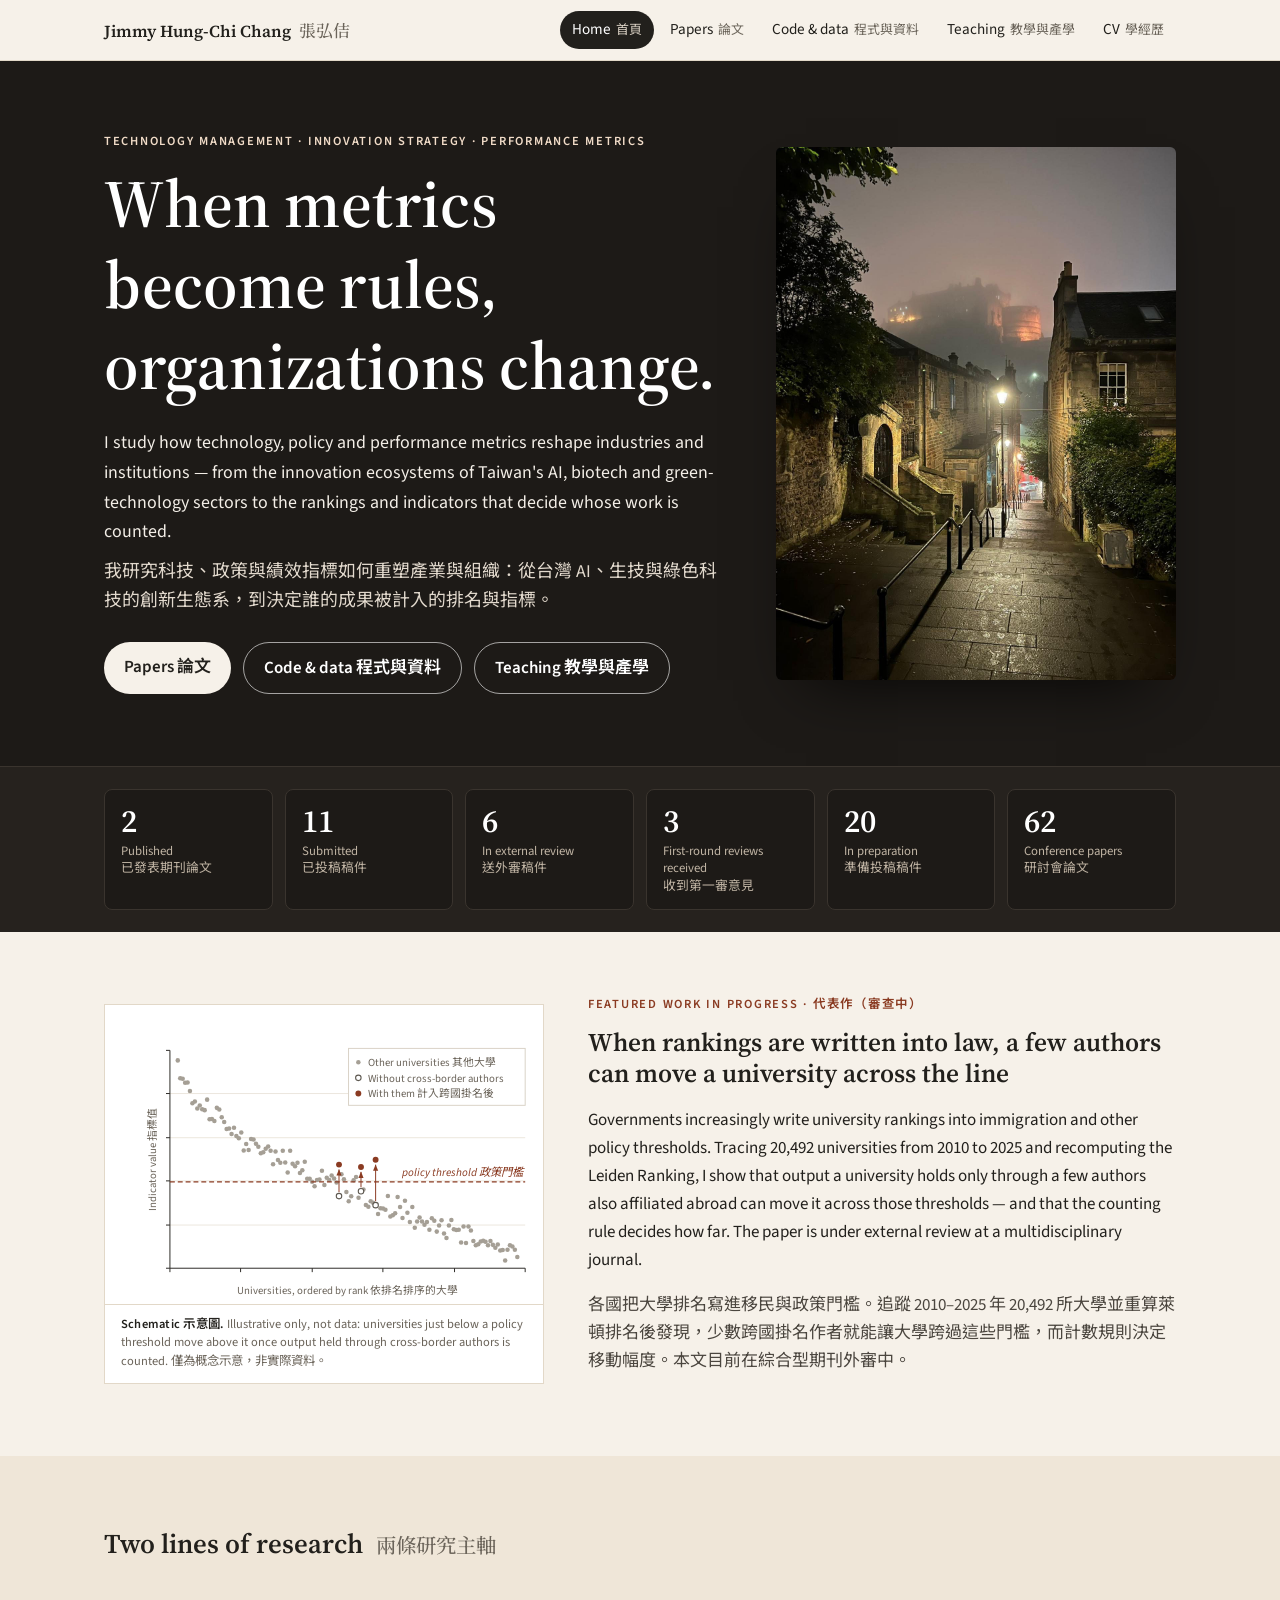
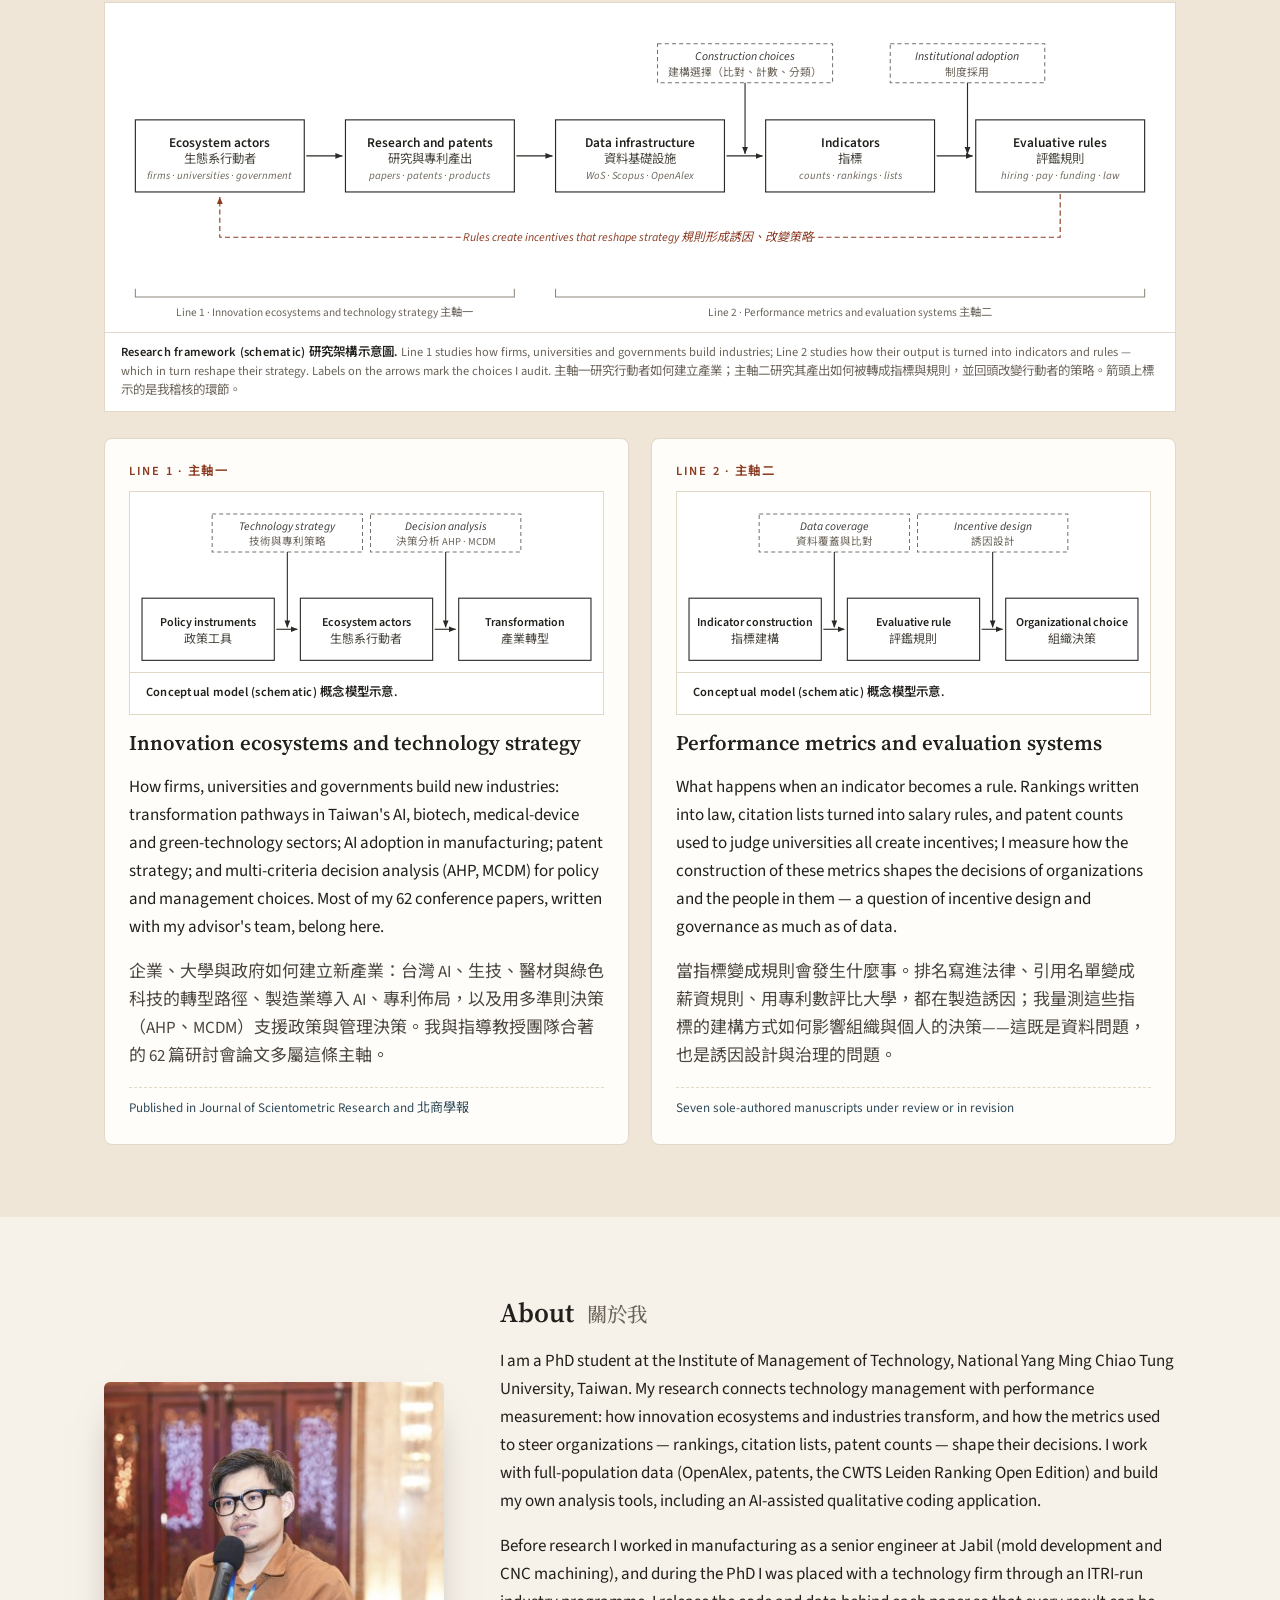
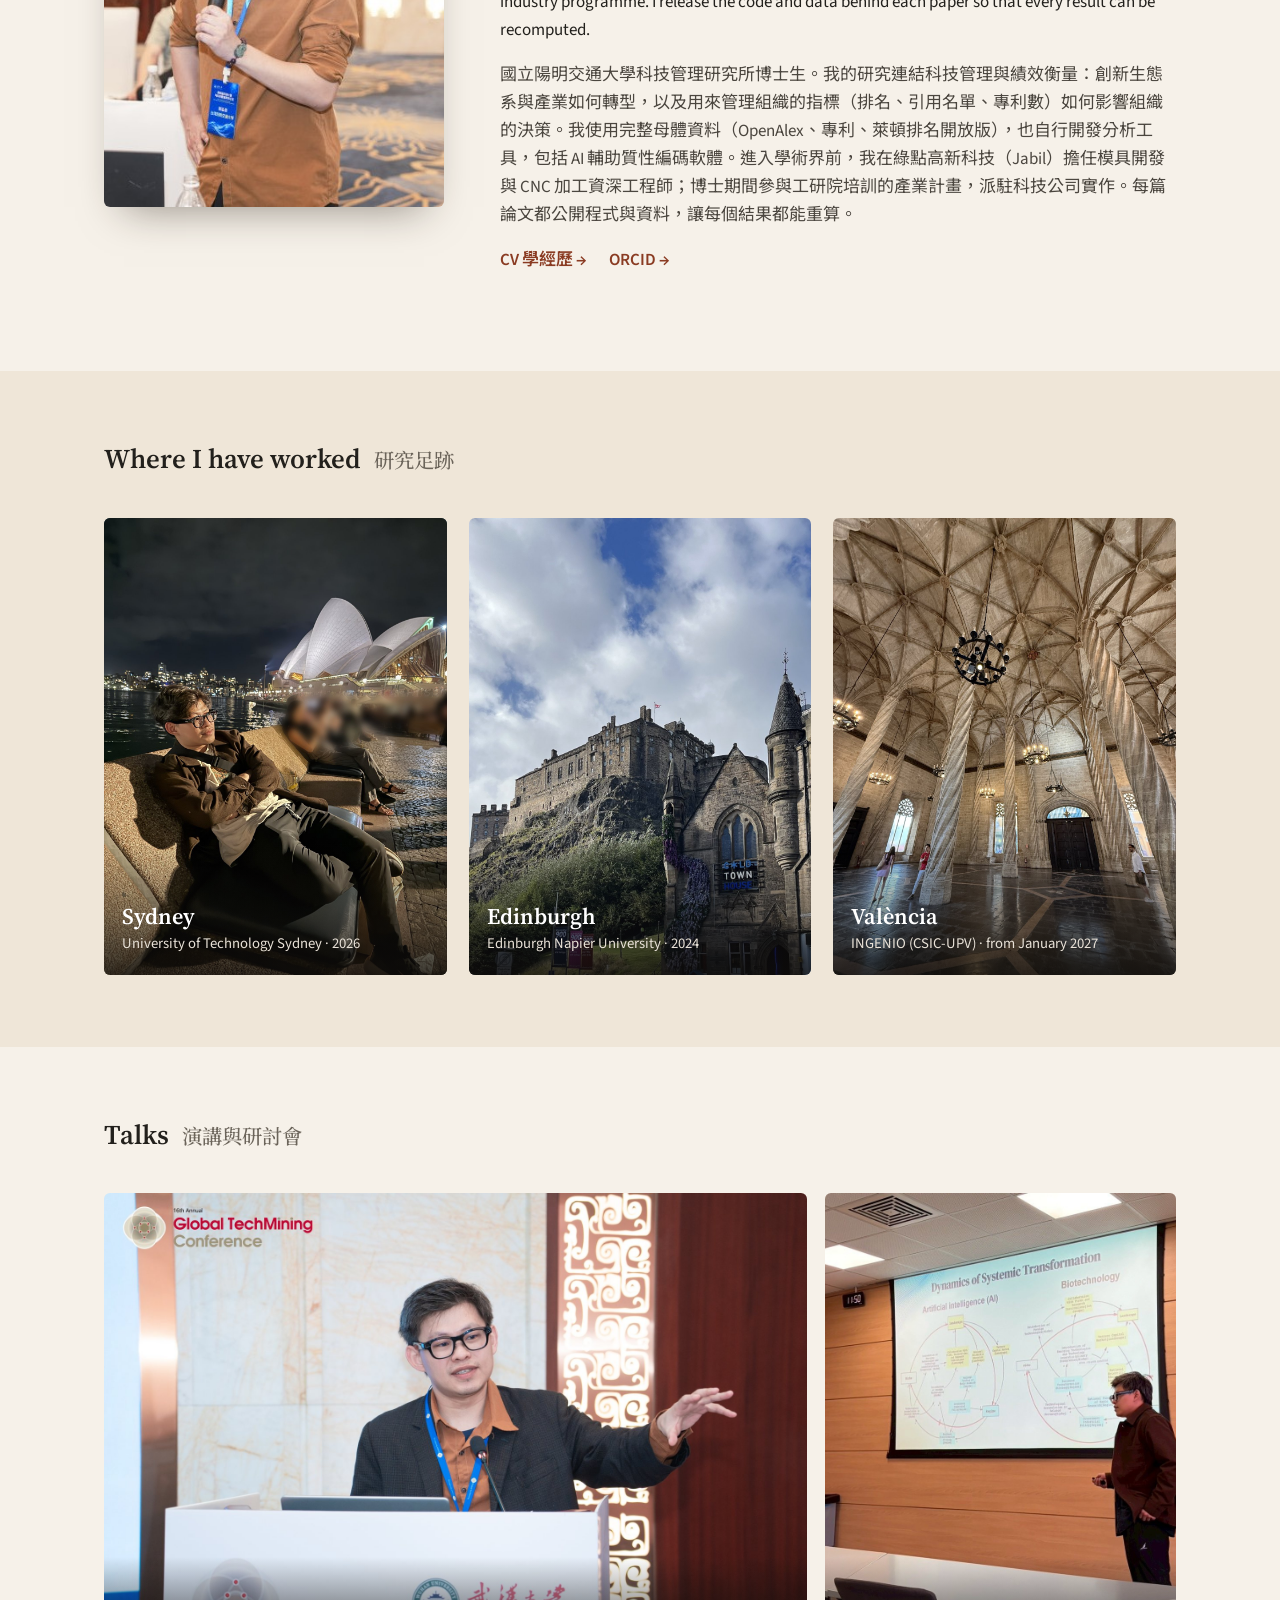
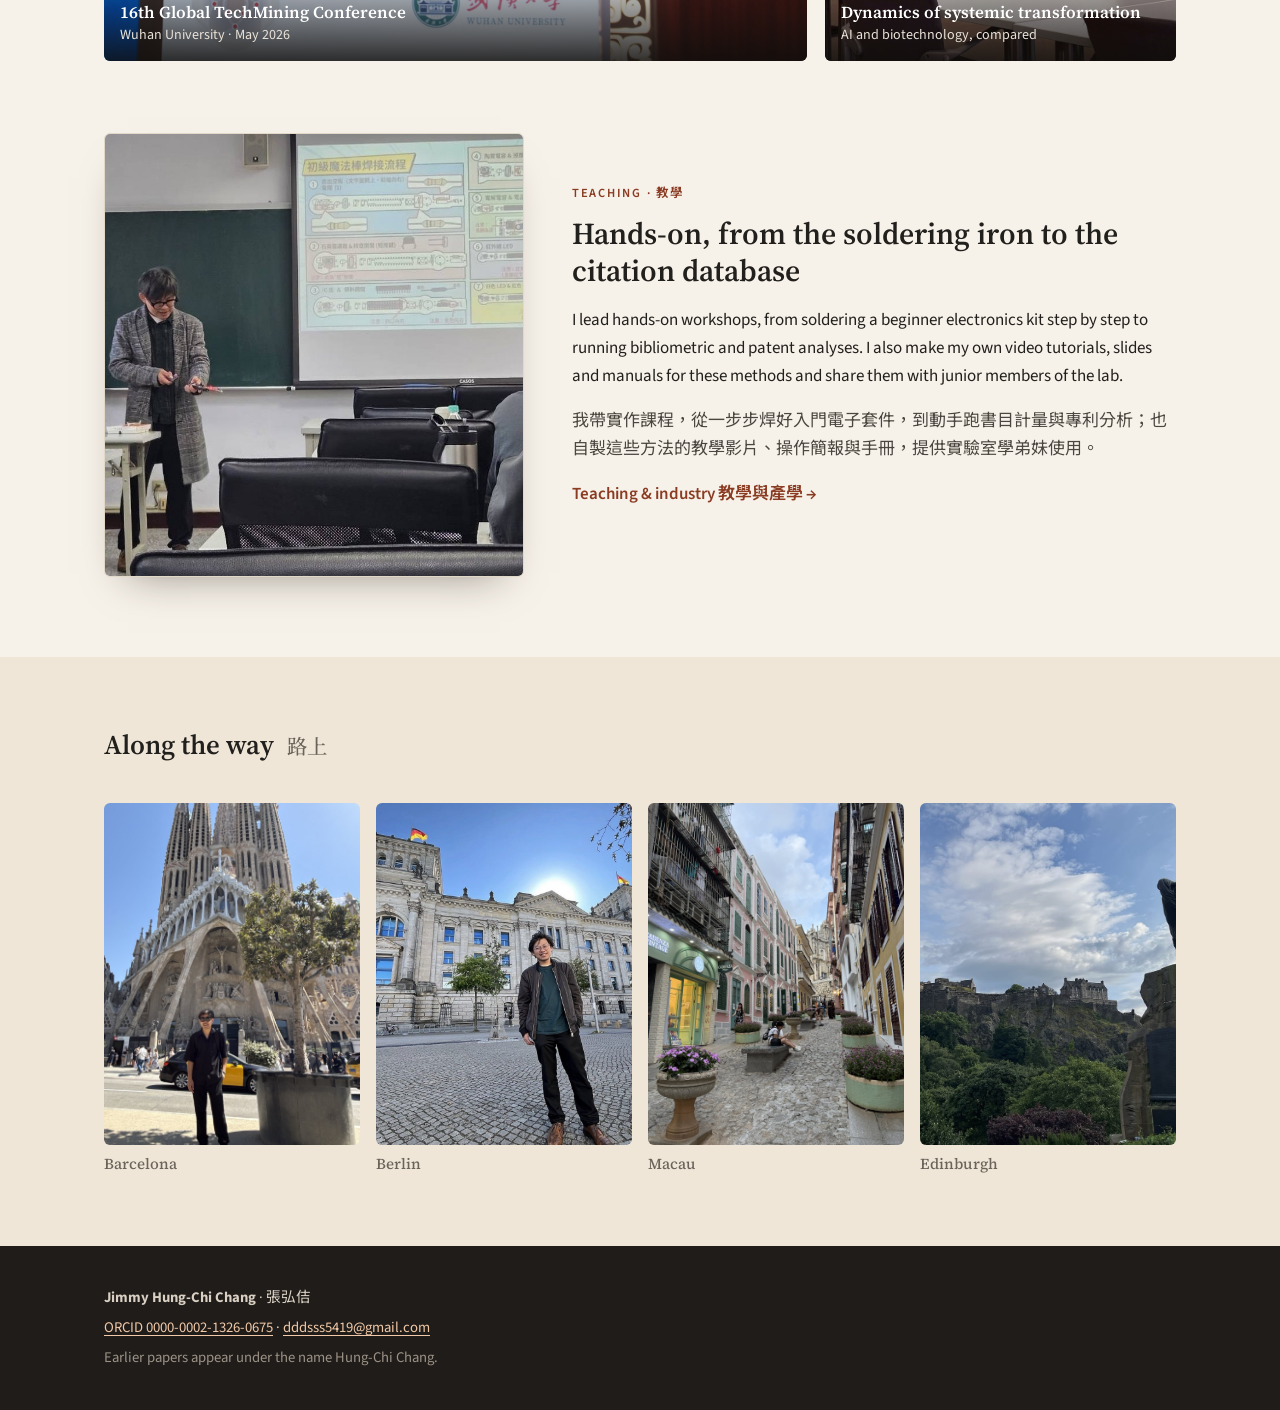
==== commit 9f41a18c: "Update site 週五-2026-10 19:14" ====
--- a/index.html
+++ b/index.html
@@ -12,7 +12,7 @@
 <meta name="twitter:card" content="summary_large_image"><meta name="twitter:image" content="https://jimmy-hc-chang.github.io/website/assets/og-cover.jpg?v=3">
 <link rel="preconnect" href="https://fonts.googleapis.com"><link rel="preconnect" href="https://fonts.gstatic.com" crossorigin>
 <link rel="stylesheet" href="https://fonts.googleapis.com/css2?family=Source+Serif+4:ital,opsz,wght@0,8..60,400;0,8..60,600;1,8..60,400&family=Source+Sans+3:wght@400;600&family=Noto+Serif+TC:wght@500;700&family=Noto+Sans+TC:wght@400;500&display=swap">
-<link rel="stylesheet" href="style.css?v=2251ba89">
+<link rel="stylesheet" href="style.css?v=c7051561">
 <script type="application/ld+json">
 {"@context":"https://schema.org","@type":"Person","name":"Jimmy Hung-Chi Chang","alternateName":["Hung-Chi Chang","張弘佶"],
  "identifier":"https://orcid.org/0000-0002-1326-0675","sameAs":["https://orcid.org/0000-0002-1326-0675"],"image":"https://jimmy-hc-chang.github.io/website/assets/portrait-forum.jpg",
@@ -47,7 +47,7 @@
 </div></div></section>
 
 <section class="wrap featured withfig">
-  <figure class="feat-sx"><svg class="sx sx-feat" viewBox="0 0 420 340" role="img" aria-label="Schematic: a few authors' cross-border affiliations lift universities across a policy threshold" xmlns="http://www.w3.org/2000/svg"><defs><marker id="ahf" viewBox="0 0 10 10" refX="9" refY="5" markerWidth="7" markerHeight="7" orient="auto-start-reverse"><path d="M0,0L10,5L0,10z" class="sx-ink"/></marker></defs><rect x="0" y="0" width="420" height="340" class="sx-bg"/><line x1="50" y1="250" x2="400" y2="250" class="sx-axis"/><line x1="50" y1="250" x2="50" y2="30" class="sx-axis"/><text x="225" y="282" class="sx-t" text-anchor="middle">Universities, ordered by rank · 依排名排序的大學</text><text x="22" y="140" class="sx-t" text-anchor="middle" transform="rotate(-90 22 140)">Indicator value · 指標值</text><line x1="50" y1="120" x2="400" y2="120" class="sx-thr"/><text x="396" y="112" class="sx-t sx-acc" text-anchor="end">Threshold written into policy · 政策門檻</text><circle cx="62.0" cy="60.0" r="4.5" class="sx-dot"/><circle cx="77.5" cy="74.9" r="4.5" class="sx-dot"/><circle cx="93.0" cy="85.9" r="4.5" class="sx-dot"/><circle cx="108.5" cy="95.8" r="4.5" class="sx-dot"/><circle cx="124.0" cy="105.1" r="4.5" class="sx-dot"/><circle cx="139.5" cy="113.9" r="4.5" class="sx-dot"/><circle cx="155.0" cy="122.4" r="4.5" class="sx-dot"/><circle cx="170.5" cy="130.6" r="4.5" class="sx-dot"/><circle cx="186.0" cy="138.5" r="4.5" class="sx-dot"/><circle cx="217.0" cy="153.9" r="4.5" class="sx-dot"/><circle cx="248.0" cy="168.6" r="4.5" class="sx-dot"/><circle cx="263.5" cy="175.8" r="4.5" class="sx-dot"/><circle cx="279.0" cy="182.9" r="4.5" class="sx-dot"/><circle cx="294.5" cy="189.9" r="4.5" class="sx-dot"/><circle cx="310.0" cy="196.8" r="4.5" class="sx-dot"/><circle cx="325.5" cy="203.6" r="4.5" class="sx-dot"/><circle cx="341.0" cy="210.3" r="4.5" class="sx-dot"/><circle cx="356.5" cy="216.9" r="4.5" class="sx-dot"/><circle cx="372.0" cy="223.5" r="4.5" class="sx-dot"/><circle cx="387.5" cy="230.0" r="4.5" class="sx-dot"/><circle cx="201.5" cy="168.3" r="4.5" class="sx-hollow"/><line x1="201.5" y1="162.3" x2="201.5" y2="124.3" class="sx-arrow" marker-end="url(#ahf)"/><circle cx="201.5" cy="116.3" r="5" class="sx-acc-dot"/><circle cx="232.5" cy="183.3" r="4.5" class="sx-hollow"/><line x1="232.5" y1="177.3" x2="232.5" y2="139.3" class="sx-arrow" marker-end="url(#ahf)"/><circle cx="232.5" cy="131.3" r="5" class="sx-acc-dot"/><circle cx="60" cy="302" r="4.5" class="sx-hollow"/><text x="72" y="306" class="sx-t">Without cross-border affiliations · 不計跨國掛名</text><circle cx="60" cy="322" r="5" class="sx-acc-dot"/><text x="72" y="326" class="sx-t">With them, under a given counting rule · 依某計數規則計入</text><text x="410" y="22" class="sx-tag" text-anchor="end">Schematic 示意圖</text></svg></figure>
+  <figure class="figure feat-fig"><svg class="fg fg-feat" viewBox="0 0 430 290" role="img" aria-label="Schematic scatter: a few universities move above a policy threshold when cross-border authors are counted" xmlns="http://www.w3.org/2000/svg"><defs><marker id="af" viewBox="0 0 10 10" refX="9.5" refY="5" markerWidth="6.5" markerHeight="6.5" orient="auto-start-reverse"><path d="M0,1L10,5L0,9z" class="k-fill"/></marker><marker id="rf" viewBox="0 0 10 10" refX="9.5" refY="5" markerWidth="6.5" markerHeight="6.5" orient="auto-start-reverse"><path d="M0,1L10,5L0,9z" class="r-fill"/></marker></defs><line x1="58" y1="78" x2="420" y2="78" class="grid"/><line x1="58" y1="123" x2="420" y2="123" class="grid"/><line x1="58" y1="167" x2="420" y2="167" class="grid"/><line x1="58" y1="212" x2="420" y2="212" class="grid"/><line x1="58" y1="256" x2="420" y2="256" class="ax"/><line x1="58" y1="34" x2="58" y2="256" class="ax"/><line x1="58" y1="256" x2="58" y2="260" class="ax"/><line x1="54" y1="34" x2="58" y2="34" class="ax"/><line x1="130" y1="256" x2="130" y2="260" class="ax"/><line x1="54" y1="78" x2="58" y2="78" class="ax"/><line x1="203" y1="256" x2="203" y2="260" class="ax"/><line x1="54" y1="123" x2="58" y2="123" class="ax"/><line x1="275" y1="256" x2="275" y2="260" class="ax"/><line x1="54" y1="167" x2="58" y2="167" class="ax"/><line x1="348" y1="256" x2="348" y2="260" class="ax"/><line x1="54" y1="212" x2="58" y2="212" class="ax"/><line x1="420" y1="256" x2="420" y2="260" class="ax"/><line x1="54" y1="256" x2="58" y2="256" class="ax"/><circle cx="66.0" cy="44.2" r="2.3" class="pt"/><circle cx="68.5" cy="62.3" r="2.3" class="pt"/><circle cx="71.0" cy="63.0" r="2.3" class="pt"/><circle cx="73.5" cy="67.1" r="2.3" class="pt"/><circle cx="76.0" cy="66.8" r="2.3" class="pt"/><circle cx="78.4" cy="75.3" r="2.3" class="pt"/><circle cx="80.9" cy="87.9" r="2.3" class="pt"/><circle cx="83.4" cy="86.1" r="2.3" class="pt"/><circle cx="85.9" cy="93.2" r="2.3" class="pt"/><circle cx="88.4" cy="90.3" r="2.3" class="pt"/><circle cx="90.9" cy="93.9" r="2.3" class="pt"/><circle cx="93.4" cy="94.9" r="2.3" class="pt"/><circle cx="95.9" cy="84.2" r="2.3" class="pt"/><circle cx="98.4" cy="104.1" r="2.3" class="pt"/><circle cx="100.8" cy="103.9" r="2.3" class="pt"/><circle cx="103.3" cy="105.9" r="2.3" class="pt"/><circle cx="105.8" cy="92.6" r="2.3" class="pt"/><circle cx="108.3" cy="94.2" r="2.3" class="pt"/><circle cx="110.8" cy="102.2" r="2.3" class="pt"/><circle cx="113.3" cy="107.0" r="2.3" class="pt"/><circle cx="115.8" cy="114.2" r="2.3" class="pt"/><circle cx="118.3" cy="113.6" r="2.3" class="pt"/><circle cx="120.8" cy="119.3" r="2.3" class="pt"/><circle cx="123.3" cy="112.9" r="2.3" class="pt"/><circle cx="125.7" cy="121.2" r="2.3" class="pt"/><circle cx="128.2" cy="123.5" r="2.3" class="pt"/><circle cx="130.7" cy="117.7" r="2.3" class="pt"/><circle cx="133.2" cy="136.0" r="2.3" class="pt"/><circle cx="135.7" cy="129.4" r="2.3" class="pt"/><circle cx="138.2" cy="135.5" r="2.3" class="pt"/><circle cx="140.7" cy="124.3" r="2.3" class="pt"/><circle cx="143.2" cy="124.9" r="2.3" class="pt"/><circle cx="145.7" cy="129.2" r="2.3" class="pt"/><circle cx="148.1" cy="132.3" r="2.3" class="pt"/><circle cx="150.6" cy="138.9" r="2.3" class="pt"/><circle cx="153.1" cy="137.7" r="2.3" class="pt"/><circle cx="155.6" cy="134.2" r="2.3" class="pt"/><circle cx="158.1" cy="132.0" r="2.3" class="pt"/><circle cx="160.6" cy="136.4" r="2.3" class="pt"/><circle cx="163.1" cy="150.0" r="2.3" class="pt"/><circle cx="165.6" cy="137.1" r="2.3" class="pt"/><circle cx="168.1" cy="145.8" r="2.3" class="pt"/><circle cx="170.5" cy="148.4" r="2.3" class="pt"/><circle cx="173.0" cy="136.3" r="2.3" class="pt"/><circle cx="175.5" cy="148.3" r="2.3" class="pt"/><circle cx="178.0" cy="158.4" r="2.3" class="pt"/><circle cx="180.5" cy="136.4" r="2.3" class="pt"/><circle cx="183.0" cy="149.5" r="2.3" class="pt"/><circle cx="185.5" cy="152.2" r="2.3" class="pt"/><circle cx="188.0" cy="148.5" r="2.3" class="pt"/><circle cx="190.5" cy="158.9" r="2.3" class="pt"/><circle cx="192.9" cy="156.2" r="2.3" class="pt"/><circle cx="195.4" cy="147.5" r="2.3" class="pt"/><circle cx="197.9" cy="164.8" r="2.3" class="pt"/><circle cx="200.4" cy="164.8" r="2.3" class="pt"/><circle cx="202.9" cy="167.9" r="2.3" class="pt"/><circle cx="205.4" cy="172.5" r="2.3" class="pt"/><circle cx="207.9" cy="166.1" r="2.3" class="pt"/><circle cx="210.4" cy="165.6" r="2.3" class="pt"/><circle cx="212.9" cy="156.7" r="2.3" class="pt"/><circle cx="215.4" cy="171.3" r="2.3" class="pt"/><circle cx="217.8" cy="163.8" r="2.3" class="pt"/><circle cx="220.3" cy="166.0" r="2.3" class="pt"/><circle cx="222.8" cy="161.4" r="2.3" class="pt"/><circle cx="225.3" cy="164.6" r="2.3" class="pt"/><circle cx="227.8" cy="168.7" r="2.3" class="pt"/><circle cx="232.8" cy="160.3" r="2.3" class="pt"/><circle cx="235.3" cy="165.4" r="2.3" class="pt"/><circle cx="237.8" cy="178.3" r="2.3" class="pt"/><circle cx="240.2" cy="187.8" r="2.3" class="pt"/><circle cx="242.7" cy="182.7" r="2.3" class="pt"/><circle cx="245.2" cy="166.4" r="2.3" class="pt"/><circle cx="247.7" cy="163.1" r="2.3" class="pt"/><circle cx="250.2" cy="184.2" r="2.3" class="pt"/><circle cx="255.2" cy="175.9" r="2.3" class="pt"/><circle cx="257.7" cy="191.6" r="2.3" class="pt"/><circle cx="260.2" cy="193.4" r="2.3" class="pt"/><circle cx="262.6" cy="187.8" r="2.3" class="pt"/><circle cx="265.1" cy="189.4" r="2.3" class="pt"/><circle cx="270.1" cy="200.8" r="2.3" class="pt"/><circle cx="272.6" cy="194.9" r="2.3" class="pt"/><circle cx="275.1" cy="195.2" r="2.3" class="pt"/><circle cx="277.6" cy="196.3" r="2.3" class="pt"/><circle cx="280.1" cy="182.5" r="2.3" class="pt"/><circle cx="282.6" cy="203.4" r="2.3" class="pt"/><circle cx="285.1" cy="202.0" r="2.3" class="pt"/><circle cx="287.5" cy="200.0" r="2.3" class="pt"/><circle cx="290.0" cy="183.4" r="2.3" class="pt"/><circle cx="292.5" cy="193.7" r="2.3" class="pt"/><circle cx="295.0" cy="204.9" r="2.3" class="pt"/><circle cx="297.5" cy="187.2" r="2.3" class="pt"/><circle cx="300.0" cy="199.5" r="2.3" class="pt"/><circle cx="302.5" cy="208.9" r="2.3" class="pt"/><circle cx="305.0" cy="193.5" r="2.3" class="pt"/><circle cx="307.5" cy="214.8" r="2.3" class="pt"/><circle cx="309.9" cy="208.3" r="2.3" class="pt"/><circle cx="312.4" cy="204.3" r="2.3" class="pt"/><circle cx="314.9" cy="208.5" r="2.3" class="pt"/><circle cx="317.4" cy="211.6" r="2.3" class="pt"/><circle cx="319.9" cy="208.8" r="2.3" class="pt"/><circle cx="322.4" cy="216.8" r="2.3" class="pt"/><circle cx="324.9" cy="205.1" r="2.3" class="pt"/><circle cx="327.4" cy="207.6" r="2.3" class="pt"/><circle cx="329.9" cy="218.7" r="2.3" class="pt"/><circle cx="332.3" cy="212.5" r="2.3" class="pt"/><circle cx="334.8" cy="207.0" r="2.3" class="pt"/><circle cx="337.3" cy="220.6" r="2.3" class="pt"/><circle cx="339.8" cy="225.1" r="2.3" class="pt"/><circle cx="342.3" cy="212.5" r="2.3" class="pt"/><circle cx="344.8" cy="206.8" r="2.3" class="pt"/><circle cx="347.3" cy="216.4" r="2.3" class="pt"/><circle cx="349.8" cy="217.1" r="2.3" class="pt"/><circle cx="352.3" cy="216.9" r="2.3" class="pt"/><circle cx="354.7" cy="229.7" r="2.3" class="pt"/><circle cx="357.2" cy="213.5" r="2.3" class="pt"/><circle cx="359.7" cy="230.3" r="2.3" class="pt"/><circle cx="362.2" cy="213.4" r="2.3" class="pt"/><circle cx="364.7" cy="217.6" r="2.3" class="pt"/><circle cx="367.2" cy="228.3" r="2.3" class="pt"/><circle cx="369.7" cy="232.6" r="2.3" class="pt"/><circle cx="372.2" cy="231.5" r="2.3" class="pt"/><circle cx="374.7" cy="228.7" r="2.3" class="pt"/><circle cx="377.2" cy="228.1" r="2.3" class="pt"/><circle cx="379.6" cy="229.0" r="2.3" class="pt"/><circle cx="382.1" cy="232.7" r="2.3" class="pt"/><circle cx="384.6" cy="228.3" r="2.3" class="pt"/><circle cx="387.1" cy="232.2" r="2.3" class="pt"/><circle cx="389.6" cy="235.1" r="2.3" class="pt"/><circle cx="392.1" cy="231.8" r="2.3" class="pt"/><circle cx="394.6" cy="238.0" r="2.3" class="pt"/><circle cx="397.1" cy="237.4" r="2.3" class="pt"/><circle cx="399.6" cy="248.2" r="2.3" class="pt"/><circle cx="402.0" cy="237.2" r="2.3" class="pt"/><circle cx="404.5" cy="232.7" r="2.3" class="pt"/><circle cx="407.0" cy="233.9" r="2.3" class="pt"/><circle cx="409.5" cy="237.1" r="2.3" class="pt"/><circle cx="412.0" cy="244.5" r="2.3" class="pt"/><line x1="58" y1="168" x2="420" y2="168" class="thr"/><text x="418" y="162" class="t4 red" text-anchor="end">policy threshold 政策門檻</text><circle cx="230.3" cy="182.5" r="2.8" class="pt-o"/><line x1="230.3" y1="178.5" x2="230.3" y2="155.4" class="ln-r" marker-end="url(#rf)"/><circle cx="230.3" cy="150.4" r="3" class="pt-r"/><circle cx="252.7" cy="177.6" r="2.8" class="pt-o"/><line x1="252.7" y1="173.6" x2="252.7" y2="157.8" class="ln-r" marker-end="url(#rf)"/><circle cx="252.7" cy="152.8" r="3" class="pt-r"/><circle cx="267.6" cy="191.7" r="2.8" class="pt-o"/><line x1="267.6" y1="187.7" x2="267.6" y2="150.5" class="ln-r" marker-end="url(#rf)"/><circle cx="267.6" cy="145.5" r="3" class="pt-r"/><text x="239.0" y="282" class="t3c" text-anchor="middle">Universities, ordered by rank 依排名排序的大學</text><text x="44" y="145.0" class="t3c" text-anchor="middle" transform="rotate(-90 44 145.0)">Indicator value 指標值</text><rect x="240" y="32" width="180" height="58" class="lg"/><circle cx="250" cy="46" r="2.3" class="pt"/><text x="260" y="50" class="t3c">Other universities 其他大學</text><circle cx="250" cy="62" r="2.8" class="pt-o"/><text x="260" y="66" class="t3c">Without cross-border authors</text><circle cx="250" cy="78" r="3" class="pt-r"/><text x="260" y="82" class="t3c">With them 計入跨國掛名後</text></svg><figcaption><b>Schematic 示意圖.</b> Illustrative only, not data: universities just below a policy threshold move above it once output held through cross-border authors is counted. 僅為概念示意，非實際資料。</figcaption></figure>
   <div>
     <p class="kicker dark">Featured work in progress · 代表作（審查中）</p>
     <h2>When rankings are written into law, a few authors can move a university across the line</h2>
@@ -58,11 +58,11 @@
 
 <section class="band"><div class="wrap">
   <div class="sec-head"><h2>Two lines of research <span lang="zh-Hant">兩條研究主軸</span></h2></div>
-  <figure class="framework"><svg class="sx sx-wide" viewBox="0 0 1000 300" role="img" aria-label="Schematic: data infrastructure, indicators, rules and organizational response, with feedback" xmlns="http://www.w3.org/2000/svg"><defs><marker id="ahw" viewBox="0 0 10 10" refX="9" refY="5" markerWidth="7" markerHeight="7" orient="auto-start-reverse"><path d="M0,0L10,5L0,10z" class="sx-ink"/></marker></defs><rect x="0" y="0" width="1000" height="300" class="sx-bg"/><rect x="16" y="70" width="196" height="96" rx="8" class="sx-box"/><text x="114.0" y="104" class="sx-h" text-anchor="middle">Data infrastructure</text><text x="114.0" y="128" class="sx-h2" text-anchor="middle">資料基礎設施</text><text x="114.0" y="152" class="sx-s" text-anchor="middle">WoS · Scopus · OpenAlex · patents</text><line x1="218" y1="118.0" x2="268" y2="118.0" class="sx-arrow" marker-end="url(#ahw)"/><rect x="276" y="70" width="196" height="96" rx="8" class="sx-box"/><text x="374.0" y="104" class="sx-h" text-anchor="middle">Indicators</text><text x="374.0" y="128" class="sx-h2" text-anchor="middle">指標</text><text x="374.0" y="152" class="sx-s" text-anchor="middle">counts · rankings · citation lists</text><line x1="478" y1="118.0" x2="528" y2="118.0" class="sx-arrow" marker-end="url(#ahw)"/><rect x="536" y="70" width="196" height="96" rx="8" class="sx-box2"/><text x="634.0" y="104" class="sx-h" text-anchor="middle">Rules</text><text x="634.0" y="128" class="sx-h2" text-anchor="middle">規則</text><text x="634.0" y="152" class="sx-s" text-anchor="middle">hiring · pay · funding · law</text><line x1="738" y1="118.0" x2="780" y2="118.0" class="sx-arrow" marker-end="url(#ahw)"/><rect x="788" y="70" width="196" height="96" rx="8" class="sx-box2"/><text x="886.0" y="104" class="sx-h" text-anchor="middle">Organizational response</text><text x="886.0" y="128" class="sx-h2" text-anchor="middle">組織回應</text><text x="886.0" y="152" class="sx-s" text-anchor="middle">strategy · affiliation · behaviour</text><text x="244.0" y="94.0" class="sx-s" text-anchor="middle">built into</text><text x="244.0" y="109.0" class="sx-s" text-anchor="middle">建構成</text><g transform="translate(244.0 144.0)"><circle r="11" class="sx-audit"/><text y="5" class="sx-audit-t" text-anchor="middle">?</text></g><text x="504.0" y="94.0" class="sx-s" text-anchor="middle">adopted as</text><text x="504.0" y="109.0" class="sx-s" text-anchor="middle">被採用為</text><g transform="translate(504.0 144.0)"><circle r="11" class="sx-audit"/><text y="5" class="sx-audit-t" text-anchor="middle">?</text></g><text x="760.0" y="94.0" class="sx-s" text-anchor="middle">change</text><text x="760.0" y="109.0" class="sx-s" text-anchor="middle">改變</text><g transform="translate(760.0 144.0)"><circle r="11" class="sx-audit"/><text y="5" class="sx-audit-t" text-anchor="middle">?</text></g><path d="M886,172 C886,250 114,250 114,174" class="sx-loop" marker-end="url(#ahw)"/><text x="505" y="262" class="sx-t sx-acc" text-anchor="middle">Behaviour feeds back into the data · 行為回饋到資料</text><text x="16" y="34" class="sx-t"><tspan class="sx-acc">?</tspan> Where I audit · 我稽核的環節 — does the indicator measure what the rule assumes? 指標是否量到規則假設的東西？</text><text x="992" y="292" class="sx-tag" text-anchor="end">Schematic 示意圖</text></svg><svg class="sx sx-tall" viewBox="0 0 360 560" role="img" aria-label="Schematic: from data infrastructure to organizational response" xmlns="http://www.w3.org/2000/svg"><defs><marker id="aht" viewBox="0 0 10 10" refX="9" refY="5" markerWidth="7" markerHeight="7" orient="auto-start-reverse"><path d="M0,0L10,5L0,10z" class="sx-ink"/></marker></defs><rect x="0" y="0" width="360" height="560" class="sx-bg"/><rect x="40" y="40" width="250" height="92" rx="8" class="sx-box"/><text x="165.0" y="72" class="sx-h" text-anchor="middle">Data infrastructure</text><text x="165.0" y="96" class="sx-h2" text-anchor="middle">資料基礎設施</text><text x="165.0" y="118" class="sx-s" text-anchor="middle">WoS · Scopus · OpenAlex · patents</text><line x1="165.0" y1="136" x2="165.0" y2="164" class="sx-arrow" marker-end="url(#aht)"/><g transform="translate(187.0 151)"><circle r="10" class="sx-audit"/><text y="4" class="sx-audit-t" text-anchor="middle">?</text></g><rect x="40" y="170" width="250" height="92" rx="8" class="sx-box"/><text x="165.0" y="202" class="sx-h" text-anchor="middle">Indicators</text><text x="165.0" y="226" class="sx-h2" text-anchor="middle">指標</text><text x="165.0" y="248" class="sx-s" text-anchor="middle">counts · rankings · citation lists</text><line x1="165.0" y1="266" x2="165.0" y2="294" class="sx-arrow" marker-end="url(#aht)"/><g transform="translate(187.0 281)"><circle r="10" class="sx-audit"/><text y="4" class="sx-audit-t" text-anchor="middle">?</text></g><rect x="40" y="300" width="250" height="92" rx="8" class="sx-box2"/><text x="165.0" y="332" class="sx-h" text-anchor="middle">Rules</text><text x="165.0" y="356" class="sx-h2" text-anchor="middle">規則</text><text x="165.0" y="378" class="sx-s" text-anchor="middle">hiring · pay · funding · law</text><line x1="165.0" y1="396" x2="165.0" y2="424" class="sx-arrow" marker-end="url(#aht)"/><g transform="translate(187.0 411)"><circle r="10" class="sx-audit"/><text y="4" class="sx-audit-t" text-anchor="middle">?</text></g><rect x="40" y="430" width="250" height="92" rx="8" class="sx-box2"/><text x="165.0" y="462" class="sx-h" text-anchor="middle">Organizational response</text><text x="165.0" y="486" class="sx-h2" text-anchor="middle">組織回應</text><text x="165.0" y="508" class="sx-s" text-anchor="middle">strategy · affiliation · behaviour</text><path d="M294,476.0 C350,476.0 350,86.0 298,86.0" class="sx-loop" marker-end="url(#aht)"/><text x="22" y="24" class="sx-s">? = audit point 稽核點 · dashed = feedback 回饋</text><text x="352" y="552" class="sx-tag" text-anchor="end">Schematic 示意圖</text></svg><figcaption>Schematic of the research programme: how data become indicators, indicators become rules, and rules change organizations. 研究架構示意圖：資料如何變成指標、指標如何變成規則、規則如何改變組織。</figcaption></figure>
+  <figure class="figure framework"><svg class="fg fg-wide" viewBox="0 0 1004 296" role="img" aria-label="Schematic research framework linking the two lines of research" xmlns="http://www.w3.org/2000/svg"><defs><marker id="aw" viewBox="0 0 10 10" refX="9.5" refY="5" markerWidth="6.5" markerHeight="6.5" orient="auto-start-reverse"><path d="M0,1L10,5L0,9z" class="k-fill"/></marker><marker id="rw" viewBox="0 0 10 10" refX="9.5" refY="5" markerWidth="6.5" markerHeight="6.5" orient="auto-start-reverse"><path d="M0,1L10,5L0,9z" class="r-fill"/></marker></defs><rect x="12" y="96" width="164" height="70" class="bx"/><text x="94.0" y="122.0" class="t1" text-anchor="middle">Ecosystem actors</text><text x="94.0" y="138.0" class="t2" text-anchor="middle">生態系行動者</text><text x="94.0" y="153.0" class="t3" text-anchor="middle">firms · universities · government</text><line x1="178" y1="131.0" x2="213" y2="131.0" class="ln" marker-end="url(#aw)"/><rect x="216" y="96" width="164" height="70" class="bx"/><text x="298.0" y="122.0" class="t1" text-anchor="middle">Research and patents</text><text x="298.0" y="138.0" class="t2" text-anchor="middle">研究與專利產出</text><text x="298.0" y="153.0" class="t3" text-anchor="middle">papers · patents · products</text><line x1="382" y1="131.0" x2="417" y2="131.0" class="ln" marker-end="url(#aw)"/><rect x="420" y="96" width="164" height="70" class="bx2"/><text x="502.0" y="122.0" class="t1" text-anchor="middle">Data infrastructure</text><text x="502.0" y="138.0" class="t2" text-anchor="middle">資料基礎設施</text><text x="502.0" y="153.0" class="t3" text-anchor="middle">WoS · Scopus · OpenAlex</text><line x1="586" y1="131.0" x2="621" y2="131.0" class="ln" marker-end="url(#aw)"/><rect x="624" y="96" width="164" height="70" class="bx2"/><text x="706.0" y="122.0" class="t1" text-anchor="middle">Indicators</text><text x="706.0" y="138.0" class="t2" text-anchor="middle">指標</text><text x="706.0" y="153.0" class="t3" text-anchor="middle">counts · rankings · lists</text><line x1="790" y1="131.0" x2="825" y2="131.0" class="ln" marker-end="url(#aw)"/><rect x="828" y="96" width="164" height="70" class="bx2"/><text x="910.0" y="122.0" class="t1" text-anchor="middle">Evaluative rules</text><text x="910.0" y="138.0" class="t2" text-anchor="middle">評鑑規則</text><text x="910.0" y="153.0" class="t3" text-anchor="middle">hiring · pay · funding · law</text><rect x="519.0" y="22" width="170" height="38" class="md"/><text x="604.0" y="38" class="t4" text-anchor="middle">Construction choices</text><text x="604.0" y="53" class="t5" text-anchor="middle">建構選擇（比對、計數、分類）</text><line x1="604.0" y1="60" x2="604.0" y2="129.0" class="ln" marker-end="url(#aw)"/><rect x="745.0" y="22" width="150" height="38" class="md"/><text x="820.0" y="38" class="t4" text-anchor="middle">Institutional adoption</text><text x="820.0" y="53" class="t5" text-anchor="middle">制度採用</text><line x1="820.0" y1="60" x2="820.0" y2="129.0" class="ln" marker-end="url(#aw)"/><path d="M910.0,168 L910.0,210 L94.0,210 L94.0,171" class="fb" marker-end="url(#rw)"/><rect x="330" y="201" width="340" height="18" class="mask"/><text x="500" y="214" class="t4 red" text-anchor="middle">Rules create incentives that reshape strategy 規則形成誘因、改變策略</text><path d="M12,260 L12,268 L380,268 L380,260" class="br"/><text x="196.0" y="286" class="t3c" text-anchor="middle">Line 1 · Innovation ecosystems and technology strategy 主軸一</text><path d="M420,260 L420,268 L992,268 L992,260" class="br"/><text x="706.0" y="286" class="t3c" text-anchor="middle">Line 2 · Performance metrics and evaluation systems 主軸二</text></svg><svg class="fg fg-tall" viewBox="0 0 380 482" role="img" aria-label="Schematic research framework" xmlns="http://www.w3.org/2000/svg"><defs><marker id="at" viewBox="0 0 10 10" refX="9.5" refY="5" markerWidth="6.5" markerHeight="6.5" orient="auto-start-reverse"><path d="M0,1L10,5L0,9z" class="k-fill"/></marker><marker id="rt" viewBox="0 0 10 10" refX="9.5" refY="5" markerWidth="6.5" markerHeight="6.5" orient="auto-start-reverse"><path d="M0,1L10,5L0,9z" class="r-fill"/></marker></defs><rect x="104" y="14" width="200" height="62" class="bx"/><text x="204.0" y="36.0" class="t1" text-anchor="middle">Ecosystem actors</text><text x="204.0" y="52.0" class="t2" text-anchor="middle">生態系行動者</text><text x="204.0" y="67.0" class="t3" text-anchor="middle">firms · universities · government</text><line x1="204.0" y1="78" x2="204.0" y2="109" class="ln" marker-end="url(#at)"/><rect x="104" y="112" width="200" height="62" class="bx"/><text x="204.0" y="134.0" class="t1" text-anchor="middle">Research and patents</text><text x="204.0" y="150.0" class="t2" text-anchor="middle">研究與專利產出</text><text x="204.0" y="165.0" class="t3" text-anchor="middle">papers · patents · products</text><line x1="204.0" y1="176" x2="204.0" y2="207" class="ln" marker-end="url(#at)"/><rect x="104" y="210" width="200" height="62" class="bx2"/><text x="204.0" y="232.0" class="t1" text-anchor="middle">Data infrastructure</text><text x="204.0" y="248.0" class="t2" text-anchor="middle">資料基礎設施</text><text x="204.0" y="263.0" class="t3" text-anchor="middle">WoS · Scopus · OpenAlex</text><line x1="204.0" y1="274" x2="204.0" y2="305" class="ln" marker-end="url(#at)"/><rect x="104" y="308" width="200" height="62" class="bx2"/><text x="204.0" y="330.0" class="t1" text-anchor="middle">Indicators</text><text x="204.0" y="346.0" class="t2" text-anchor="middle">指標</text><text x="204.0" y="361.0" class="t3" text-anchor="middle">counts · rankings · lists</text><line x1="204.0" y1="372" x2="204.0" y2="403" class="ln" marker-end="url(#at)"/><rect x="104" y="406" width="200" height="62" class="bx2"/><text x="204.0" y="428.0" class="t1" text-anchor="middle">Evaluative rules</text><text x="204.0" y="444.0" class="t2" text-anchor="middle">評鑑規則</text><text x="204.0" y="459.0" class="t3" text-anchor="middle">hiring · pay · funding · law</text><text x="212.0" y="296" class="t4">construction choices</text><text x="212.0" y="394" class="t4">institutional adoption</text><path d="M306,437.0 L334,437.0 L334,45.0 L309,45.0" class="fb" marker-end="url(#rt)"/><text x="352" y="241.0" class="t4 red" text-anchor="middle" transform="rotate(90 352 241.0)">incentives reshape strategy 誘因改變策略</text><path d="M90,14 L82,14 L82,174 L90,174" class="br"/><text x="72" y="94.0" class="t3c" text-anchor="middle" transform="rotate(-90 72 94.0)">Line 1 主軸一</text><path d="M90,210 L82,210 L82,468 L90,468" class="br"/><text x="72" y="339.0" class="t3c" text-anchor="middle" transform="rotate(-90 72 339.0)">Line 2 主軸二</text></svg><figcaption><b>Research framework (schematic) 研究架構示意圖.</b> Line 1 studies how firms, universities and governments build industries; Line 2 studies how their output is turned into indicators and rules — which in turn reshape their strategy. Labels on the arrows mark the choices I audit. 主軸一研究行動者如何建立產業；主軸二研究其產出如何被轉成指標與規則，並回頭改變行動者的策略。箭頭上標示的是我稽核的環節。</figcaption></figure>
   <div class="lines">
     <div class="line">
       <p class="kicker dark">Line 1 · 主軸一</p>
-      <svg class="sx sx-line" viewBox="0 0 360 180" role="img" aria-label="Schematic: firms, universities and government build a new industry" xmlns="http://www.w3.org/2000/svg"><defs><marker id="ahl1" viewBox="0 0 10 10" refX="9" refY="5" markerWidth="7" markerHeight="7" orient="auto-start-reverse"><path d="M0,0L10,5L0,10z" class="sx-ink"/></marker></defs><rect x="0" y="0" width="360" height="180" class="sx-bg"/><circle cx="150" cy="72" r="44" class="sx-venn"/><circle cx="214" cy="72" r="44" class="sx-venn"/><circle cx="182" cy="118" r="44" class="sx-venn"/><text x="100" y="40" class="sx-s" text-anchor="end">Firms 企業</text><text x="264" y="40" class="sx-s">Universities 大學</text><text x="182" y="176" class="sx-s" text-anchor="middle">Government 政府</text><circle cx="182" cy="88" r="6" class="sx-acc-dot"/><line x1="188" y1="90" x2="282" y2="116" class="sx-arrow" marker-end="url(#ahl1)"/><text x="290" y="130" class="sx-s sx-acc">new industry</text><text x="290" y="146" class="sx-s sx-acc">新產業</text><text x="8" y="174" class="sx-tag" text-anchor="start">Schematic 示意圖</text></svg>
+      <figure class="figure"><svg class="fg fg-line" viewBox="0 0 460 168" role="img" aria-label="Schematic conceptual model for line 1" xmlns="http://www.w3.org/2000/svg"><defs><marker id="al1" viewBox="0 0 10 10" refX="9.5" refY="5" markerWidth="6.5" markerHeight="6.5" orient="auto-start-reverse"><path d="M0,1L10,5L0,9z" class="k-fill"/></marker><marker id="rl1" viewBox="0 0 10 10" refX="9.5" refY="5" markerWidth="6.5" markerHeight="6.5" orient="auto-start-reverse"><path d="M0,1L10,5L0,9z" class="r-fill"/></marker></defs><rect x="6" y="98" width="132" height="62" class="bx"/><text x="72.0" y="126.0" class="t1" text-anchor="middle">Policy instruments</text><text x="72.0" y="143.0" class="t2" text-anchor="middle">政策工具</text><line x1="140" y1="129.0" x2="161" y2="129.0" class="ln" marker-end="url(#al1)"/><rect x="164" y="98" width="132" height="62" class="bx"/><text x="230.0" y="126.0" class="t1" text-anchor="middle">Ecosystem actors</text><text x="230.0" y="143.0" class="t2" text-anchor="middle">生態系行動者</text><line x1="298" y1="129.0" x2="319" y2="129.0" class="ln" marker-end="url(#al1)"/><rect x="322" y="98" width="132" height="62" class="bx"/><text x="388.0" y="126.0" class="t1" text-anchor="middle">Transformation</text><text x="388.0" y="143.0" class="t2" text-anchor="middle">產業轉型</text><rect x="76.0" y="14" width="150" height="38" class="md"/><text x="151.0" y="30" class="t4" text-anchor="middle">Technology strategy</text><text x="151.0" y="45" class="t5" text-anchor="middle">技術與專利策略</text><line x1="151.0" y1="52" x2="151.0" y2="127.0" class="ln" marker-end="url(#al1)"/><rect x="234.0" y="14" width="150" height="38" class="md"/><text x="309.0" y="30" class="t4" text-anchor="middle">Decision analysis</text><text x="309.0" y="45" class="t5" text-anchor="middle">決策分析 AHP · MCDM</text><line x1="309.0" y1="52" x2="309.0" y2="127.0" class="ln" marker-end="url(#al1)"/></svg><figcaption><b>Conceptual model (schematic) 概念模型示意.</b></figcaption></figure>
       <h3>Innovation ecosystems and technology strategy</h3>
       <p>How firms, universities and governments build new industries: transformation pathways in Taiwan's AI, biotech, medical-device and green-technology sectors; AI adoption in manufacturing; patent strategy; and multi-criteria decision analysis (AHP, MCDM) for policy and management choices. Most of my 62 conference papers, written with my advisor's team, belong here.</p>
       <p class="zh" lang="zh-Hant">企業、大學與政府如何建立新產業：台灣 AI、生技、醫材與綠色科技的轉型路徑、製造業導入 AI、專利佈局，以及用多準則決策（AHP、MCDM）支援政策與管理決策。我與指導教授團隊合著的 62 篇研討會論文多屬這條主軸。</p>
@@ -70,7 +70,7 @@
     </div>
     <div class="line">
       <p class="kicker dark">Line 2 · 主軸二</p>
-      <svg class="sx sx-line" viewBox="0 0 360 170" role="img" aria-label="Schematic: indicator, rule, behaviour and feedback" xmlns="http://www.w3.org/2000/svg"><defs><marker id="ahl2" viewBox="0 0 10 10" refX="9" refY="5" markerWidth="7" markerHeight="7" orient="auto-start-reverse"><path d="M0,0L10,5L0,10z" class="sx-ink"/></marker></defs><rect x="0" y="0" width="360" height="170" class="sx-bg"/><rect x="14" y="52" width="96" height="58" rx="6" class="sx-box"/><text x="62" y="77" class="sx-s" text-anchor="middle" style="font-weight:600">Indicator</text><text x="62" y="97" class="sx-s" text-anchor="middle">指標</text><line x1="114" y1="81" x2="127" y2="81" class="sx-arrow" marker-end="url(#ahl2)"/><rect x="132" y="52" width="96" height="58" rx="6" class="sx-box2"/><text x="180" y="77" class="sx-s" text-anchor="middle" style="font-weight:600">Rule</text><text x="180" y="97" class="sx-s" text-anchor="middle">規則</text><line x1="232" y1="81" x2="245" y2="81" class="sx-arrow" marker-end="url(#ahl2)"/><rect x="250" y="52" width="96" height="58" rx="6" class="sx-box2"/><text x="298" y="77" class="sx-s" text-anchor="middle" style="font-weight:600">Behaviour</text><text x="298" y="97" class="sx-s" text-anchor="middle">行為</text><path d="M298,114 C298,158 62,158 62,116" class="sx-loop" marker-end="url(#ahl2)"/><text x="180" y="164" class="sx-s sx-acc" text-anchor="middle">incentives reshape the indicator · 誘因回頭改變指標</text><text x="354" y="16" class="sx-tag" text-anchor="end">Schematic 示意圖</text></svg>
+      <figure class="figure"><svg class="fg fg-line" viewBox="0 0 460 168" role="img" aria-label="Schematic conceptual model for line 2" xmlns="http://www.w3.org/2000/svg"><defs><marker id="al2" viewBox="0 0 10 10" refX="9.5" refY="5" markerWidth="6.5" markerHeight="6.5" orient="auto-start-reverse"><path d="M0,1L10,5L0,9z" class="k-fill"/></marker><marker id="rl2" viewBox="0 0 10 10" refX="9.5" refY="5" markerWidth="6.5" markerHeight="6.5" orient="auto-start-reverse"><path d="M0,1L10,5L0,9z" class="r-fill"/></marker></defs><rect x="6" y="98" width="132" height="62" class="bx2"/><text x="72.0" y="126.0" class="t1" text-anchor="middle">Indicator construction</text><text x="72.0" y="143.0" class="t2" text-anchor="middle">指標建構</text><line x1="140" y1="129.0" x2="161" y2="129.0" class="ln" marker-end="url(#al2)"/><rect x="164" y="98" width="132" height="62" class="bx2"/><text x="230.0" y="126.0" class="t1" text-anchor="middle">Evaluative rule</text><text x="230.0" y="143.0" class="t2" text-anchor="middle">評鑑規則</text><line x1="298" y1="129.0" x2="319" y2="129.0" class="ln" marker-end="url(#al2)"/><rect x="322" y="98" width="132" height="62" class="bx2"/><text x="388.0" y="126.0" class="t1" text-anchor="middle">Organizational choice</text><text x="388.0" y="143.0" class="t2" text-anchor="middle">組織決策</text><rect x="76.0" y="14" width="150" height="38" class="md"/><text x="151.0" y="30" class="t4" text-anchor="middle">Data coverage</text><text x="151.0" y="45" class="t5" text-anchor="middle">資料覆蓋與比對</text><line x1="151.0" y1="52" x2="151.0" y2="127.0" class="ln" marker-end="url(#al2)"/><rect x="234.0" y="14" width="150" height="38" class="md"/><text x="309.0" y="30" class="t4" text-anchor="middle">Incentive design</text><text x="309.0" y="45" class="t5" text-anchor="middle">誘因設計</text><line x1="309.0" y1="52" x2="309.0" y2="127.0" class="ln" marker-end="url(#al2)"/></svg><figcaption><b>Conceptual model (schematic) 概念模型示意.</b></figcaption></figure>
       <h3>Performance metrics and evaluation systems</h3>
       <p>What happens when an indicator becomes a rule. Rankings written into law, citation lists turned into salary rules, and patent counts used to judge universities all create incentives; I measure how the construction of these metrics shapes the decisions of organizations and the people in them — a question of incentive design and governance as much as of data.</p>
       <p class="zh" lang="zh-Hant">當指標變成規則會發生什麼事。排名寫進法律、引用名單變成薪資規則、用專利數評比大學，都在製造誘因；我量測這些指標的建構方式如何影響組織與個人的決策——這既是資料問題，也是誘因設計與治理的問題。</p>
--- a/style.css
+++ b/style.css
@@ -310,39 +310,36 @@
 @media (max-width:900px){.pkg-grid{grid-template-columns:1fr}.dlbox{position:static}}
 @media (max-width:600px){.pkgindex{font-size:.82rem}.pkgindex th,.pkgindex td{padding:8px 8px}.pkgindex th:nth-child(3),.pkgindex td:nth-child(3),.pkgindex th:nth-child(2),.pkgindex td:nth-child(2){display:none}.progs td:first-child{white-space:normal;width:45%}.progs code{word-break:break-all}}
 
-/* 示意圖 schematics */
-.sx{display:block;width:100%;height:auto;font-family:var(--sans)}
-.sx .sx-bg{fill:var(--paper)} .sx .sx-bg2{fill:var(--paper);stroke:var(--line)}
-.sx .sx-axis{stroke:var(--muted);stroke-width:1.2}
-.sx .sx-thr{stroke:var(--accent);stroke-width:1.6;stroke-dasharray:5 4;fill:none}
-.sx .sx-dot{fill:var(--accent-2)} .sx .sx-hollow{fill:var(--paper);stroke:var(--accent-2);stroke-width:1.5}
-.sx .sx-acc-dot{fill:var(--accent)} .sx .sx-ink{fill:var(--ink)}
-.sx .sx-arrow{stroke:var(--ink);stroke-width:1.4;fill:none}
-.sx .sx-loop{stroke:var(--accent);stroke-width:1.5;stroke-dasharray:6 4;fill:none}
-.sx .sx-edge{stroke:#9aa6ad;stroke-width:1.4}
-.sx .sx-box{fill:#e9eef1;stroke:var(--accent-2);stroke-width:1.2}
-.sx .sx-box2{fill:#f4e5de;stroke:var(--accent);stroke-width:1.2}
-.sx .sx-venn{fill:var(--accent-2);fill-opacity:.12;stroke:var(--accent-2);stroke-width:1.2}
-.sx .sx-fill{fill:var(--accent-2);fill-opacity:.75} .sx .sx-accbar{fill:var(--accent);fill-opacity:.8}
-.sx .sx-gap{fill:none;stroke:var(--accent);stroke-dasharray:3 2}
-.sx .sx-land{fill:#e9eef1}
-.sx .sx-shape{fill:#e9eef1;stroke:var(--accent-2);stroke-width:1.4}
-.sx .sx-audit{fill:var(--accent)} .sx .sx-audit-t{fill:#fff;font-weight:700;font-size:14px}
-.sx text{fill:var(--ink)} .sx .sx-t{font-size:11px;fill:var(--muted)} .sx .sx-s{font-size:12px;fill:var(--muted)} .sx .xs{font-size:9px}
-.sx .sx-h{font-size:17px;font-weight:600} .sx .sx-h2{font-size:15px;fill:var(--accent-2)}
-.sx .sx-acc{fill:var(--accent)}
-.sx .sx-tag{font-size:10px;fill:var(--muted);font-style:italic;letter-spacing:.02em} .sx .sx-tag.sm{font-size:8px}
-.sx-wide .sx-t{font-size:14px} .sx-wide .sx-s{font-size:12.5px}
-.sx-tall .sx-t{font-size:13px}
-.framework{margin:0 0 26px;border:1px solid var(--line);border-radius:8px;overflow:hidden;background:var(--paper)}
-.framework .sx-tall{display:none}
-.framework figcaption{font-size:.8rem;color:var(--muted);padding:8px 16px 12px;border-top:1px solid var(--line)}
-.line .sx-line{margin:-6px 0 14px;border:1px solid var(--line);border-radius:6px}
-.featured.withfig{grid-template-columns:420px 1fr}
-.feat-sx{border:1px solid var(--line);border-radius:8px;overflow:hidden;margin:0}
+/* 示意圖 figures（期刊概念模型風格） */
+.fg{display:block;width:100%;height:auto;font-family:var(--sans)}
+.fg text{fill:var(--ink)}
+.fg .t1{font-size:13px;font-weight:600} .fg-line .t1{font-size:12px} .fg .t2{font-size:12px;fill:#4a463f}
+.fg .t3{font-size:10.5px;fill:var(--muted);font-style:italic} .fg .t3c{font-size:11px;fill:var(--muted)}
+.fg .t4{font-size:11.5px;font-style:italic;fill:#3d3a35} .fg .t5{font-size:10.5px;fill:var(--muted)}
+.fg .red{fill:var(--accent)}
+.fg .bx{fill:#fff;stroke:#2b2925;stroke-width:1.1}
+.fg .bx2{fill:#fff;stroke:#2b2925;stroke-width:1.1}
+.fg .md{fill:#fff;stroke:#77706a;stroke-width:1;stroke-dasharray:4 3}
+.fg .ln{stroke:#2b2925;stroke-width:1.1;fill:none} .fg .k-fill{fill:#2b2925} .fg .r-fill{fill:var(--accent)}
+.fg .ln-r{stroke:var(--accent);stroke-width:1;fill:none}
+.fg .fb{stroke:var(--accent);stroke-width:1.1;stroke-dasharray:5 3;fill:none}
+.fg .br{stroke:#8d867c;stroke-width:1;fill:none} .fg .mask{fill:#fff}
+.fg .grid{stroke:#ece7de;stroke-width:1} .fg .ax{stroke:#2b2925;stroke-width:1}
+.fg .pt{fill:#a59f95} .fg .pt-o{fill:#fff;stroke:#5d5850;stroke-width:1.1} .fg .pt-r{fill:var(--accent)}
+.fg .thr{stroke:var(--accent);stroke-width:1.1;stroke-dasharray:5 3}
+.fg .lg{fill:#fff;stroke:#d9d2c6}
+.figure{margin:0;background:#fff;border:1px solid var(--line)}
+.figure figcaption{font-size:.78rem;line-height:1.5;color:var(--muted);padding:10px 16px 12px;border-top:1px solid var(--line)}
+.figure figcaption b{color:var(--ink);font-weight:600;letter-spacing:.02em}
+.framework{margin:0 0 26px}
+.framework .fg{padding:18px 18px 6px}
+.framework .fg-tall{display:none}
+.line .figure{margin:-4px 0 16px}
+.line .fg{padding:8px 6px 4px}
+.featured.withfig{grid-template-columns:440px 1fr}
+.feat-fig .fg{padding:12px 8px 2px}
 .urlist{list-style:none;padding-left:0}
-.urlist li{display:grid;grid-template-columns:140px 1fr;gap:20px;align-items:start}
-.urlist li .sx-th{border-radius:6px}
-@media (max-width:900px){.featured.withfig{grid-template-columns:1fr}.feat-sx{max-width:460px}}
-@media (max-width:640px){.framework .sx-wide{display:none}.framework .sx-tall{display:block;max-width:360px;margin:0 auto}
- .urlist li{grid-template-columns:92px 1fr;gap:12px}}
+.ur-line{display:inline-block;font-size:.72rem;letter-spacing:.04em;text-transform:uppercase;color:var(--accent-2);border-left:2px solid var(--accent-2);padding-left:8px;margin:0 0 6px}
+.ur-line.l2{color:var(--accent);border-color:var(--accent)}
+@media (max-width:900px){.featured.withfig{grid-template-columns:1fr}.feat-fig{max-width:480px}}
+@media (max-width:640px){.framework .fg-wide{display:none}.framework .fg-tall{display:block;max-width:380px;margin:0 auto}}
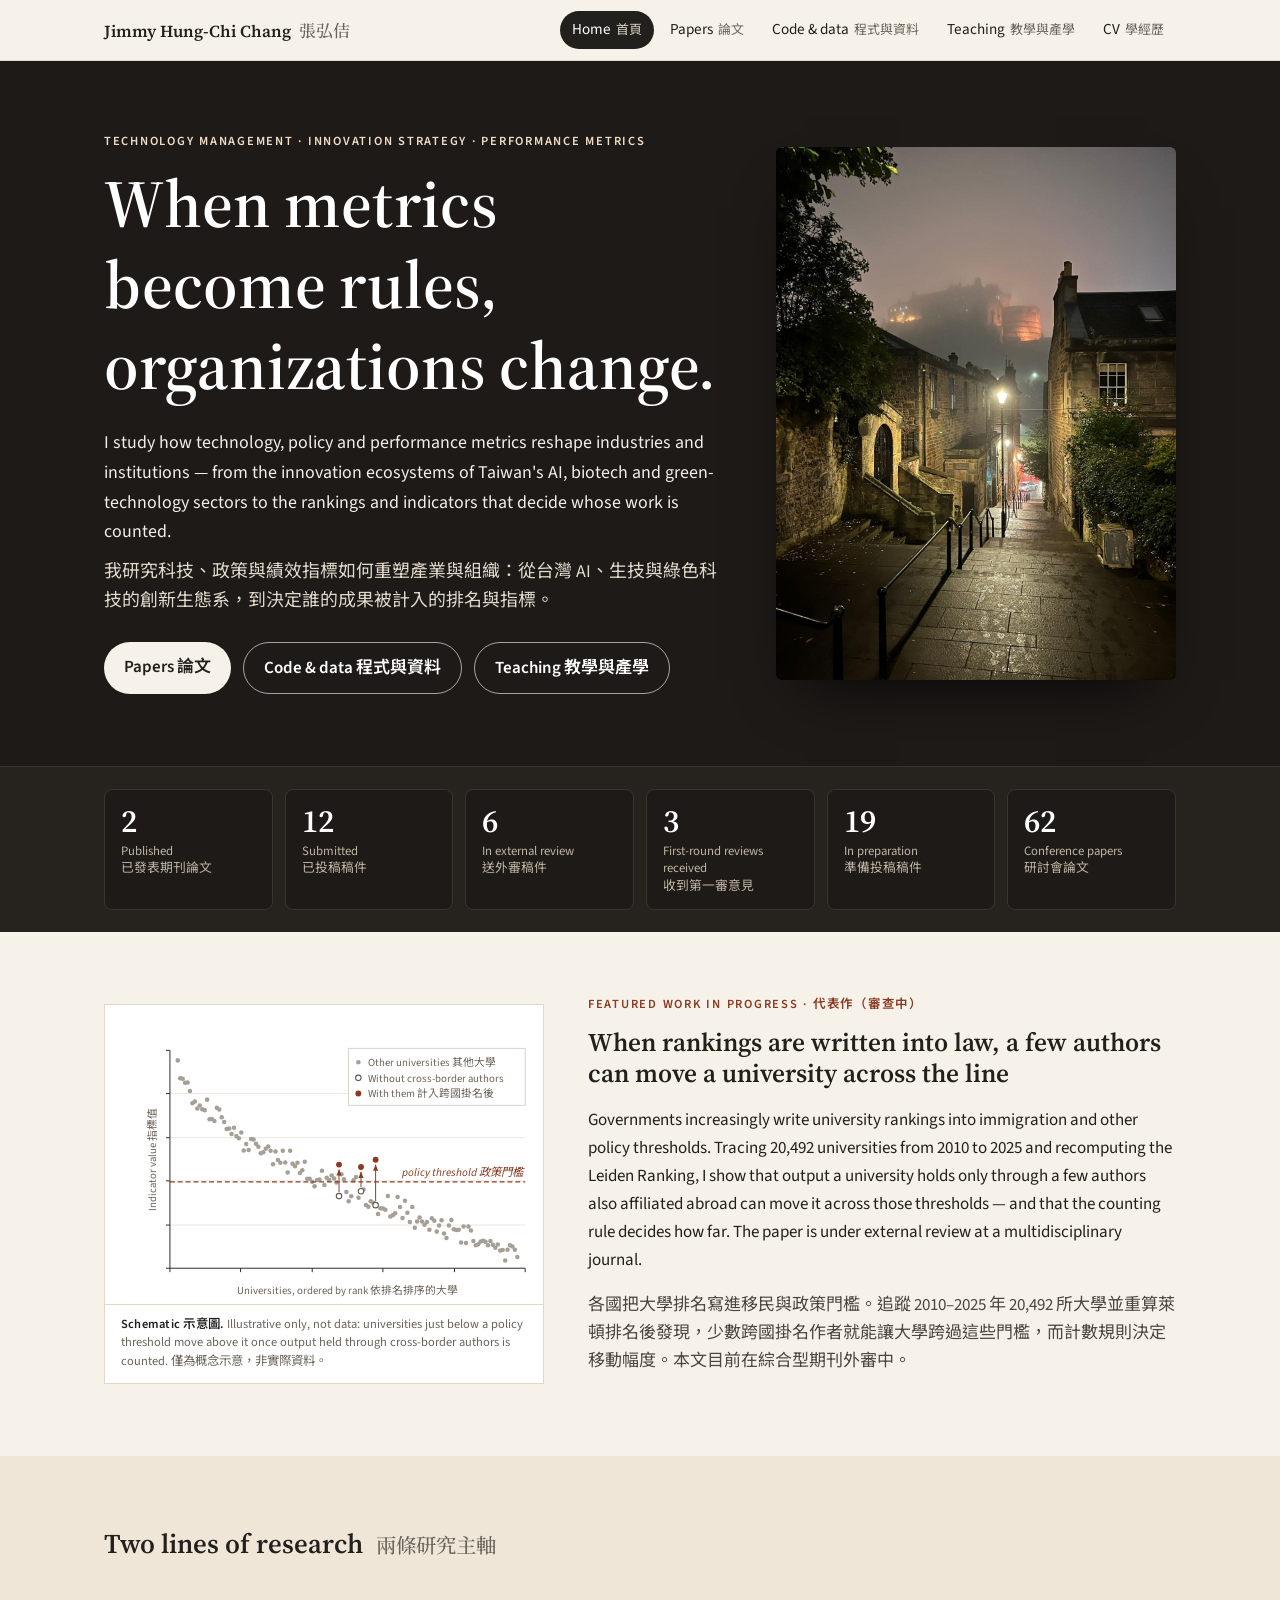
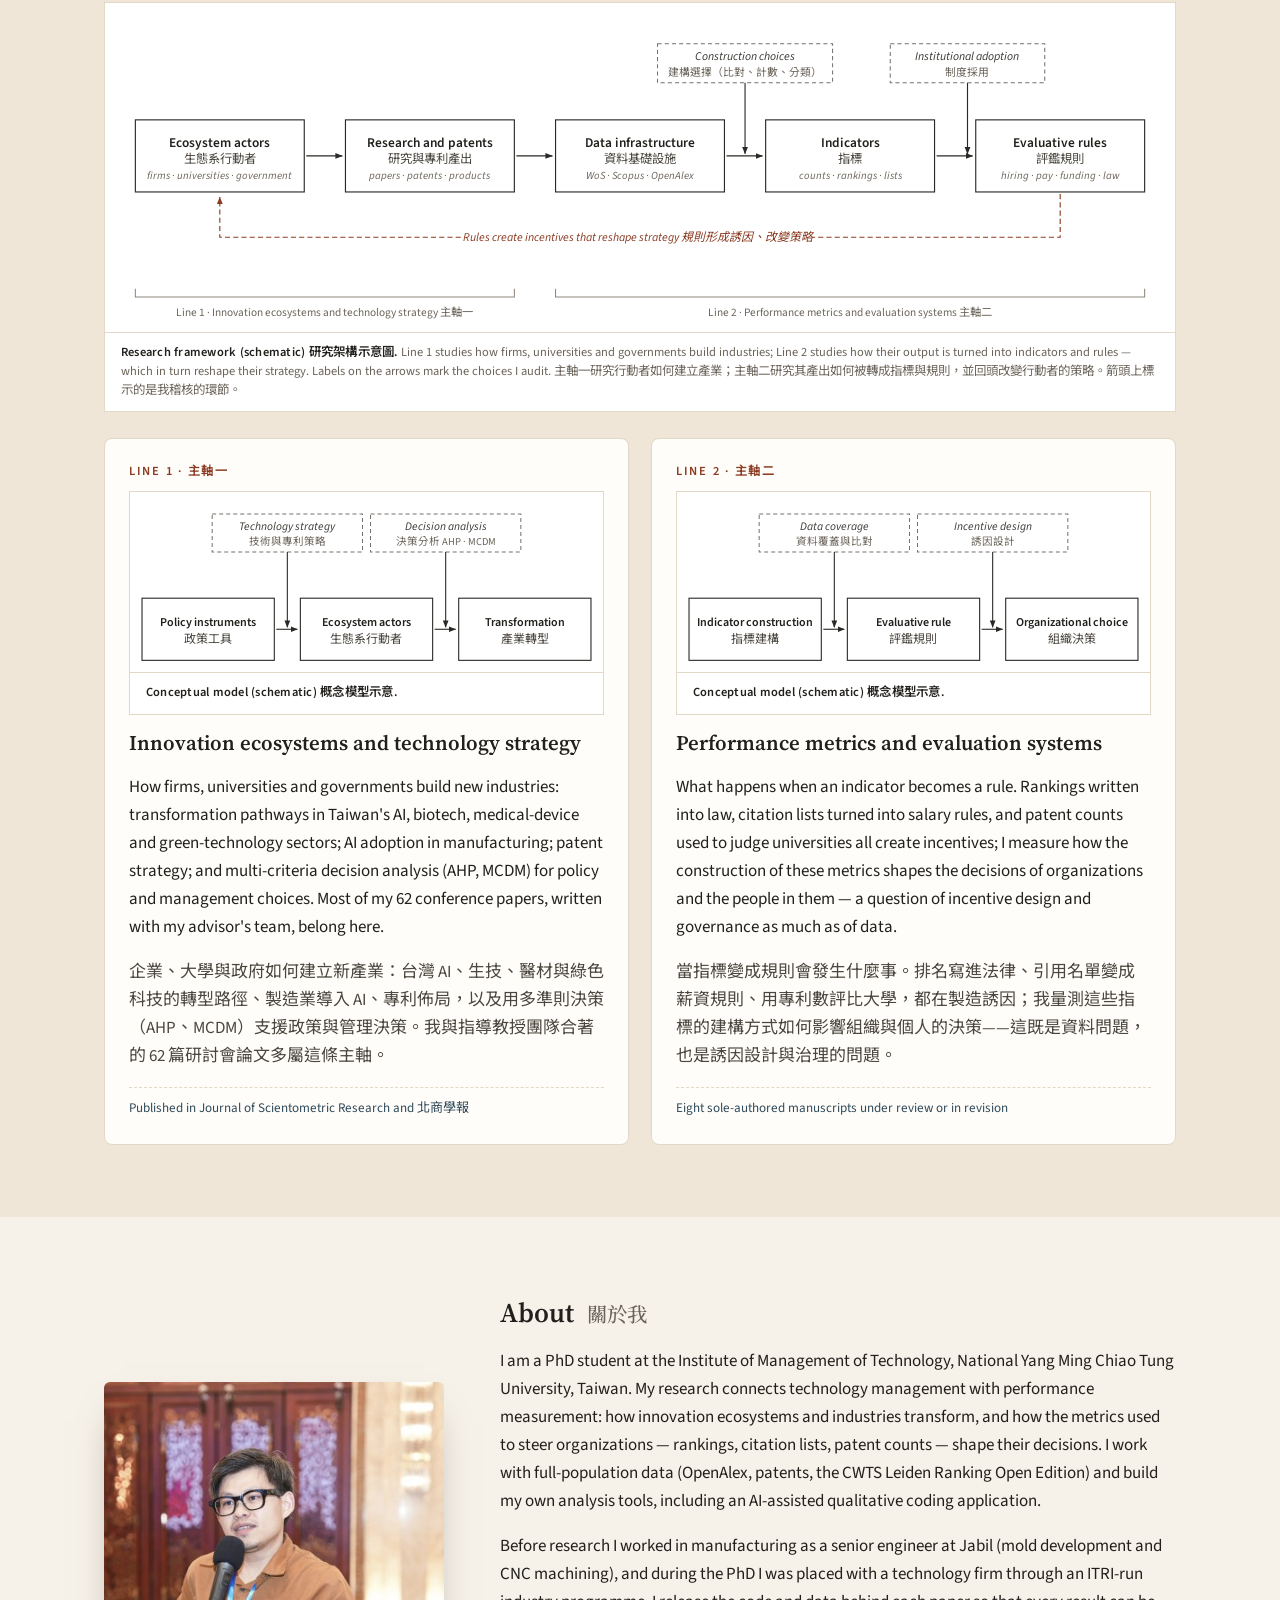
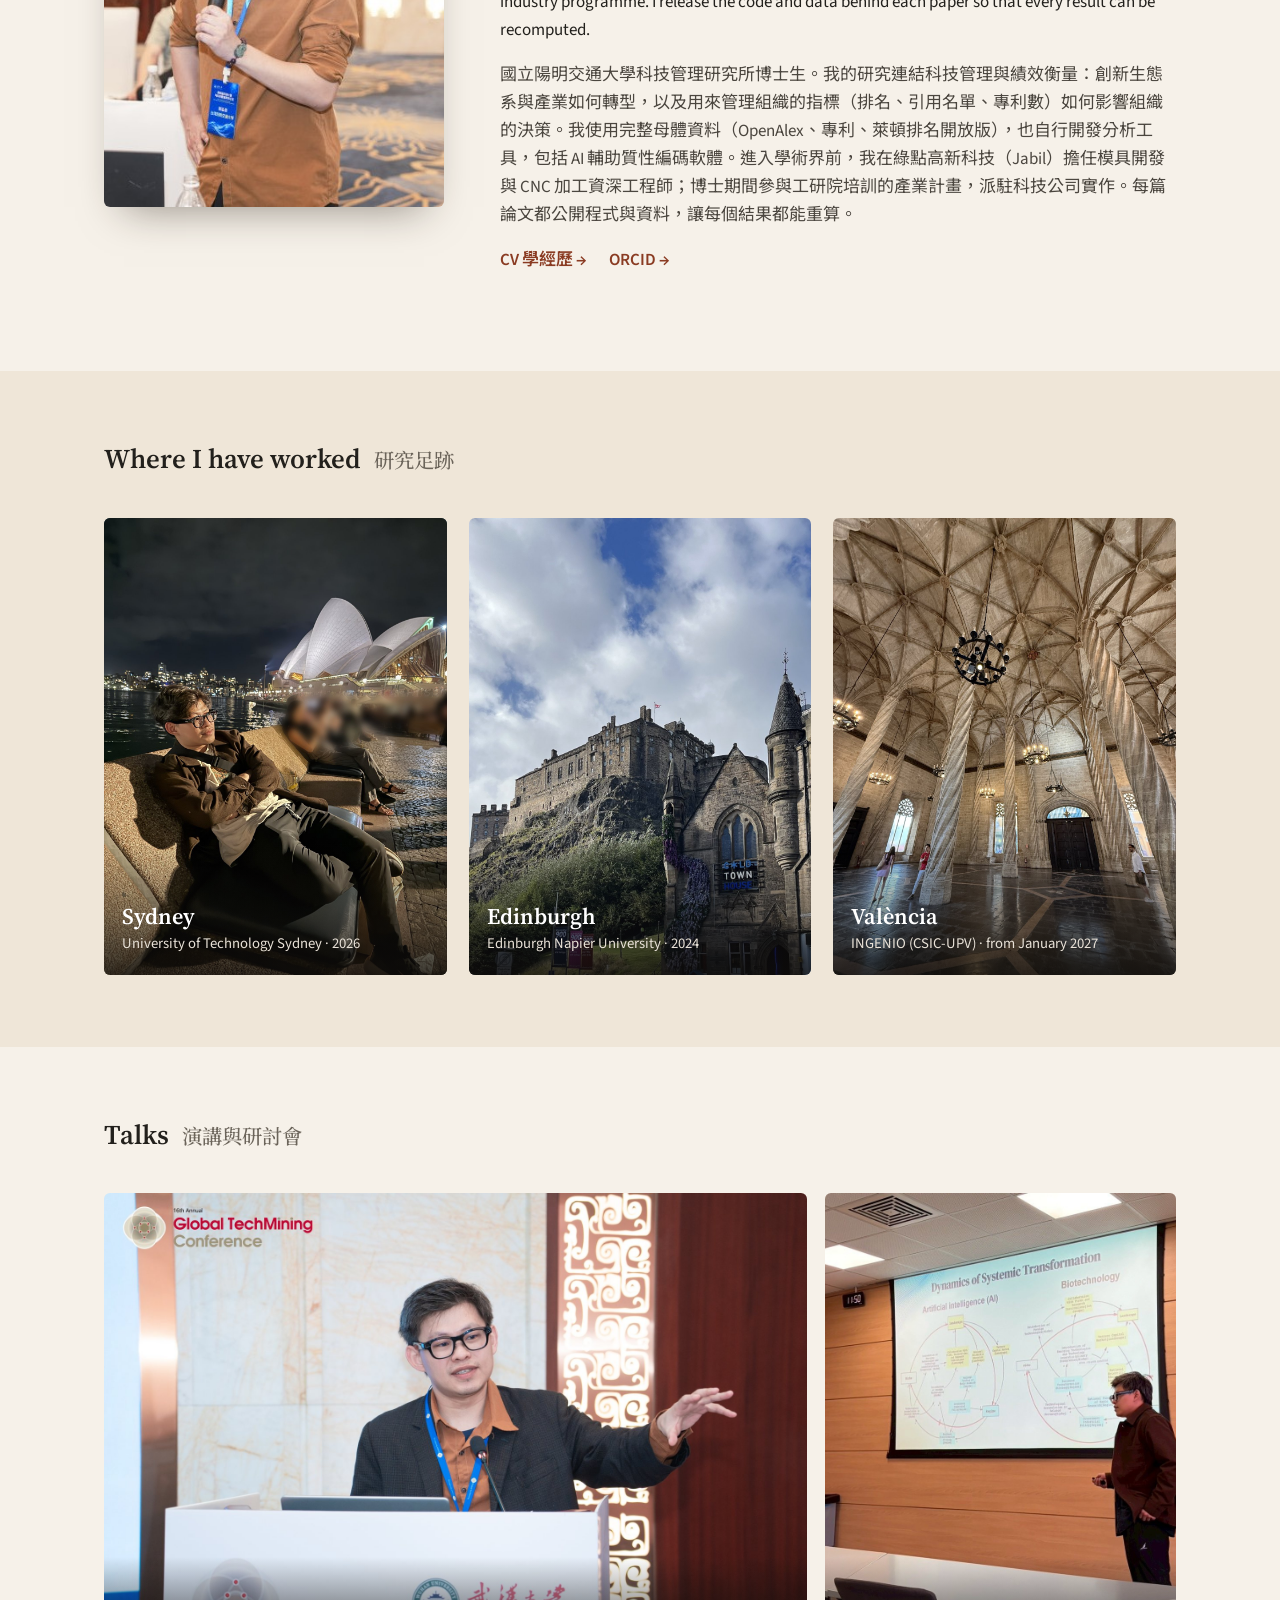
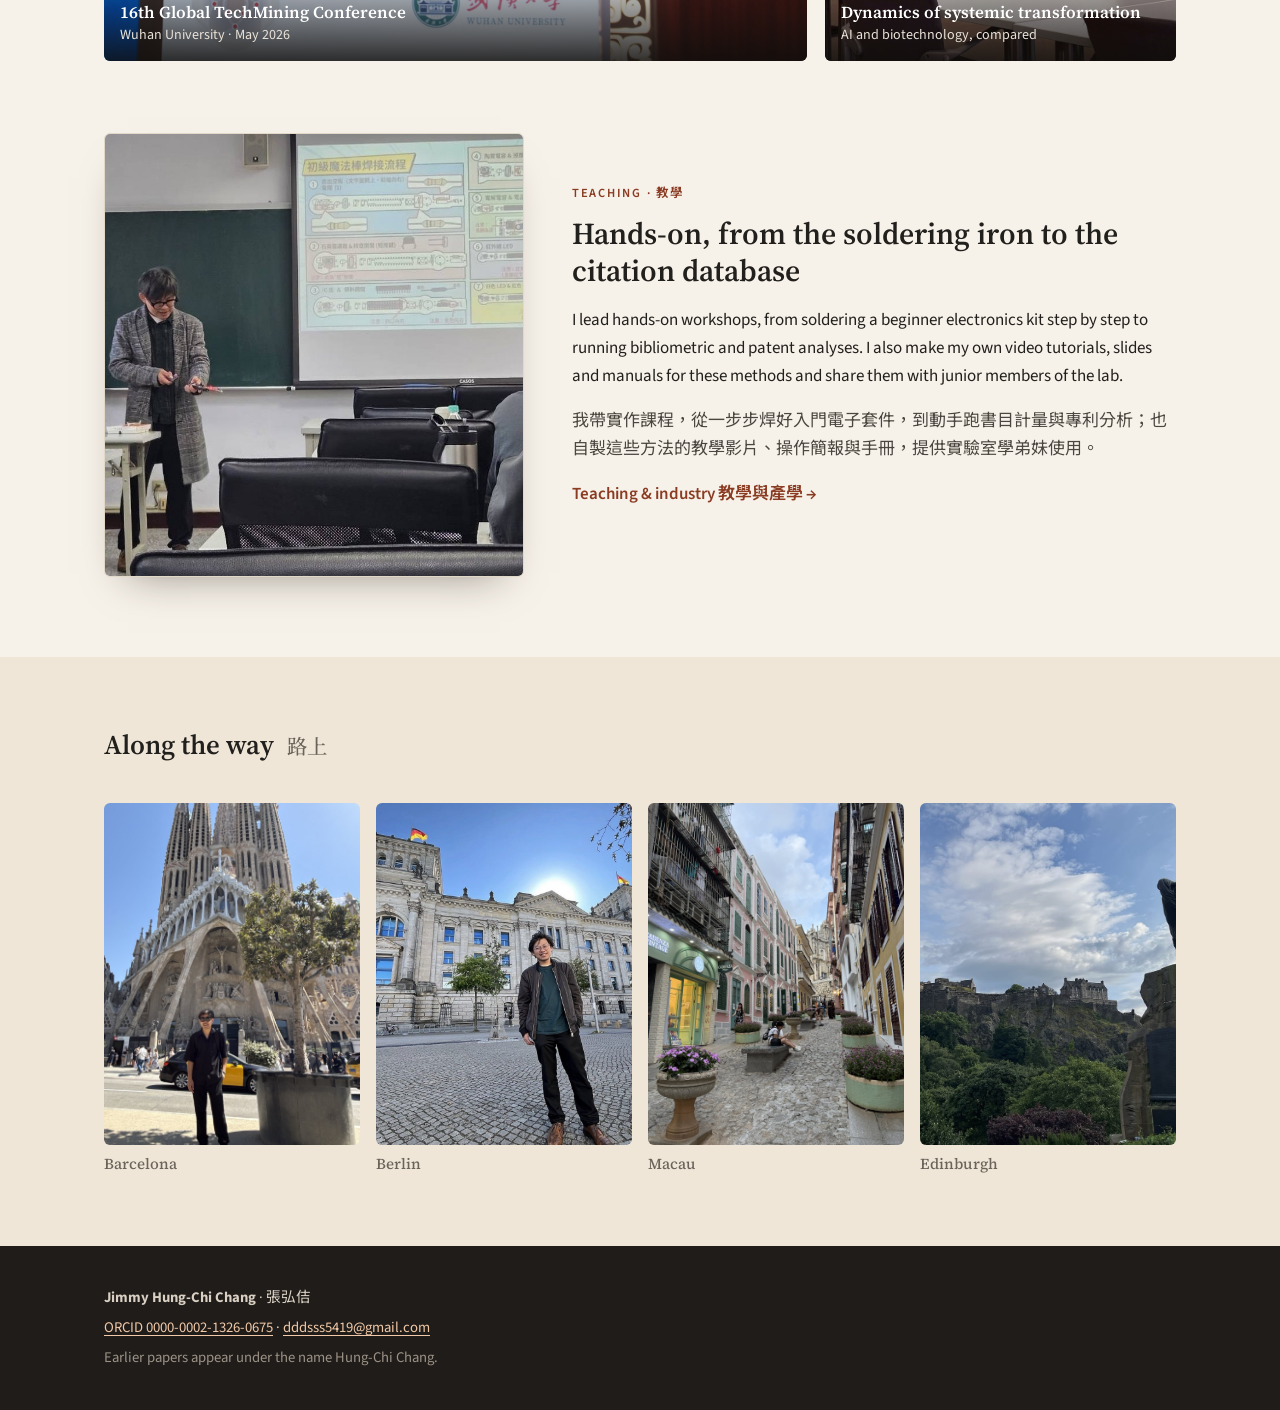
==== commit 29a7226a: "Update site 週日-2026-11  1:59" ====
--- a/index.html
+++ b/index.html
@@ -39,10 +39,10 @@
 <section class="statbar"><div class="wrap"><div class="stats-row">
   <!-- 數字在這裡改（2026-10-29） -->
   <a href="papers.html"><b>2</b><span>Published<br>已發表期刊論文</span></a>
-  <a href="papers.html"><b>11</b><span>Submitted<br>已投稿稿件</span></a>
+  <a href="papers.html"><b>12</b><span>Submitted<br>已投稿稿件</span></a>
   <a href="papers.html"><b>6</b><span>In external review<br>送外審稿件</span></a>
   <a href="papers.html"><b>3</b><span>First-round reviews received<br>收到第一審意見</span></a>
-  <a href="papers.html#working-papers"><b>20</b><span>In preparation<br>準備投稿稿件</span></a>
+  <a href="papers.html#working-papers"><b>19</b><span>In preparation<br>準備投稿稿件</span></a>
   <a href="papers.html#conferences"><b>62</b><span>Conference papers<br>研討會論文</span></a>
 </div></div></section>
 
@@ -74,7 +74,7 @@
       <h3>Performance metrics and evaluation systems</h3>
       <p>What happens when an indicator becomes a rule. Rankings written into law, citation lists turned into salary rules, and patent counts used to judge universities all create incentives; I measure how the construction of these metrics shapes the decisions of organizations and the people in them — a question of incentive design and governance as much as of data.</p>
       <p class="zh" lang="zh-Hant">當指標變成規則會發生什麼事。排名寫進法律、引用名單變成薪資規則、用專利數評比大學，都在製造誘因；我量測這些指標的建構方式如何影響組織與個人的決策——這既是資料問題，也是誘因設計與治理的問題。</p>
-      <p class="line-papers">Seven sole-authored manuscripts under review or in revision</p>
+      <p class="line-papers">Eight sole-authored manuscripts under review or in revision</p>
     </div>
   </div>
 </div></section>
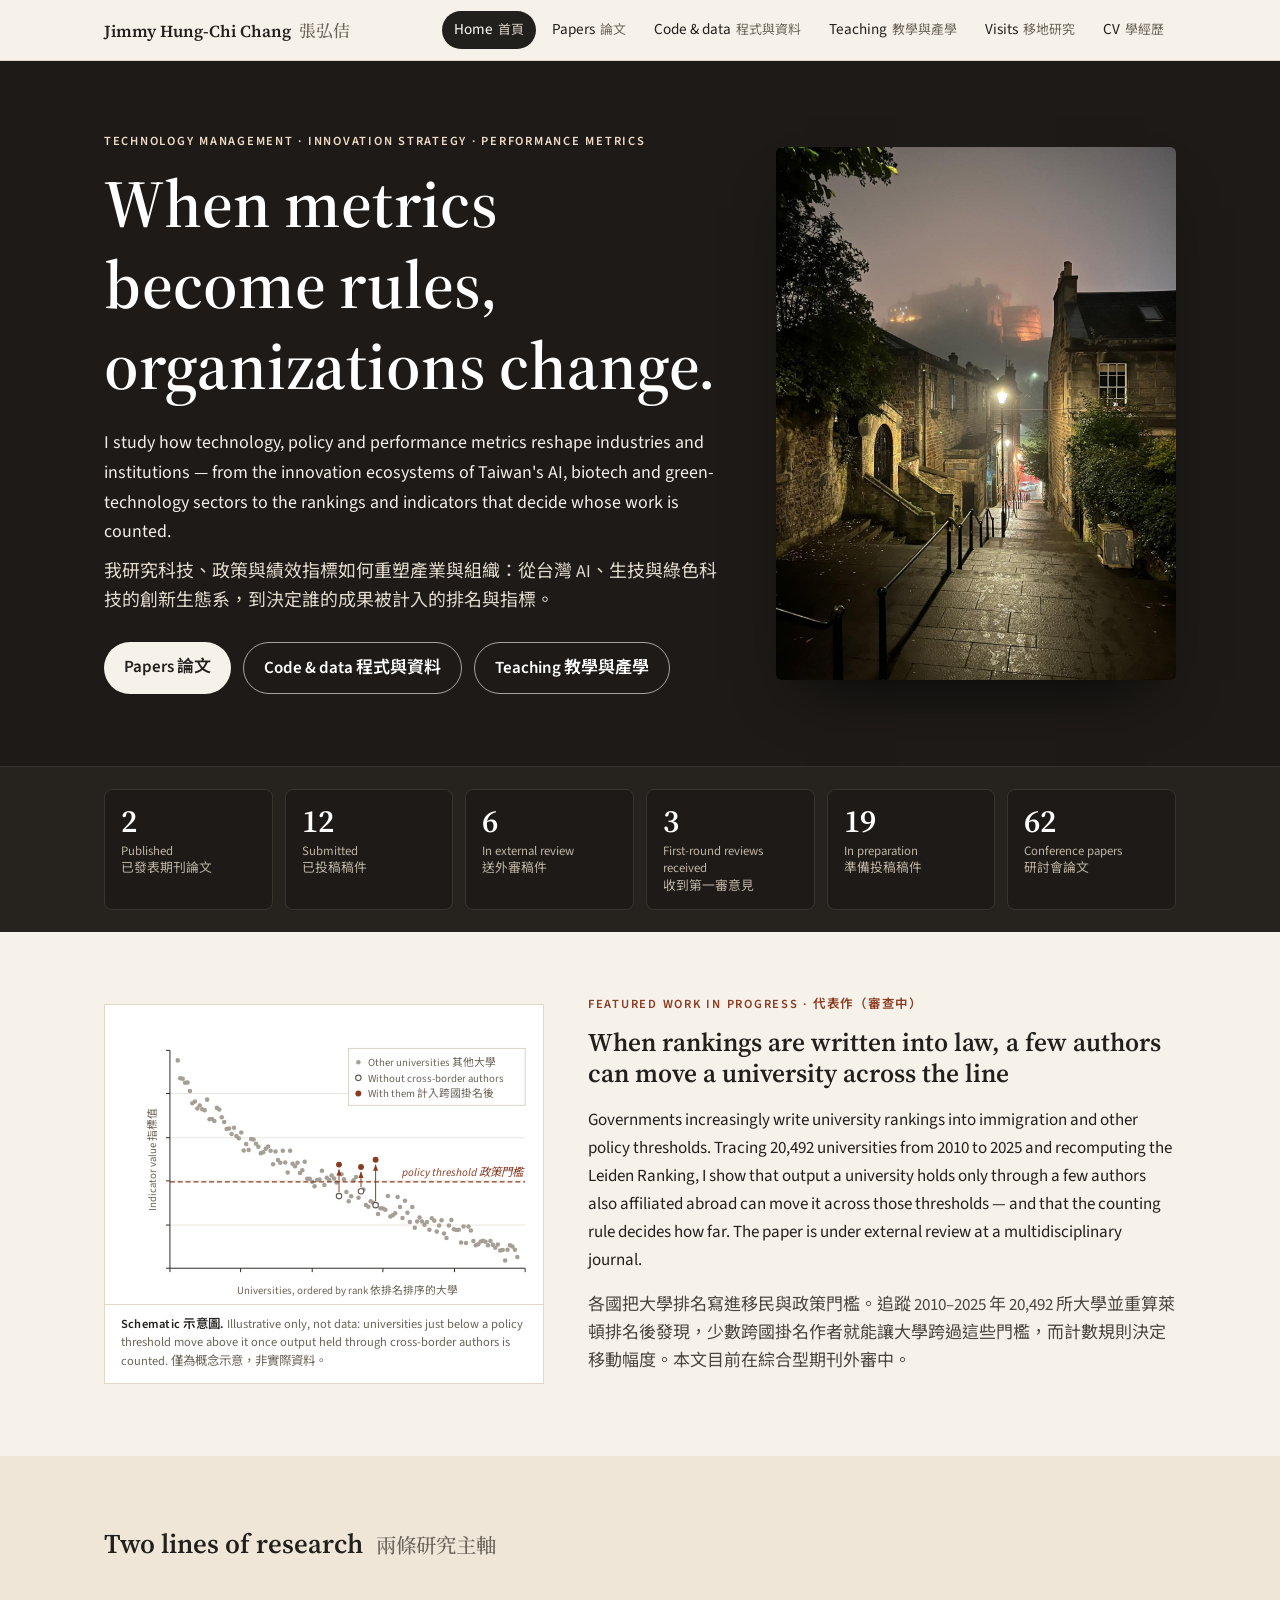
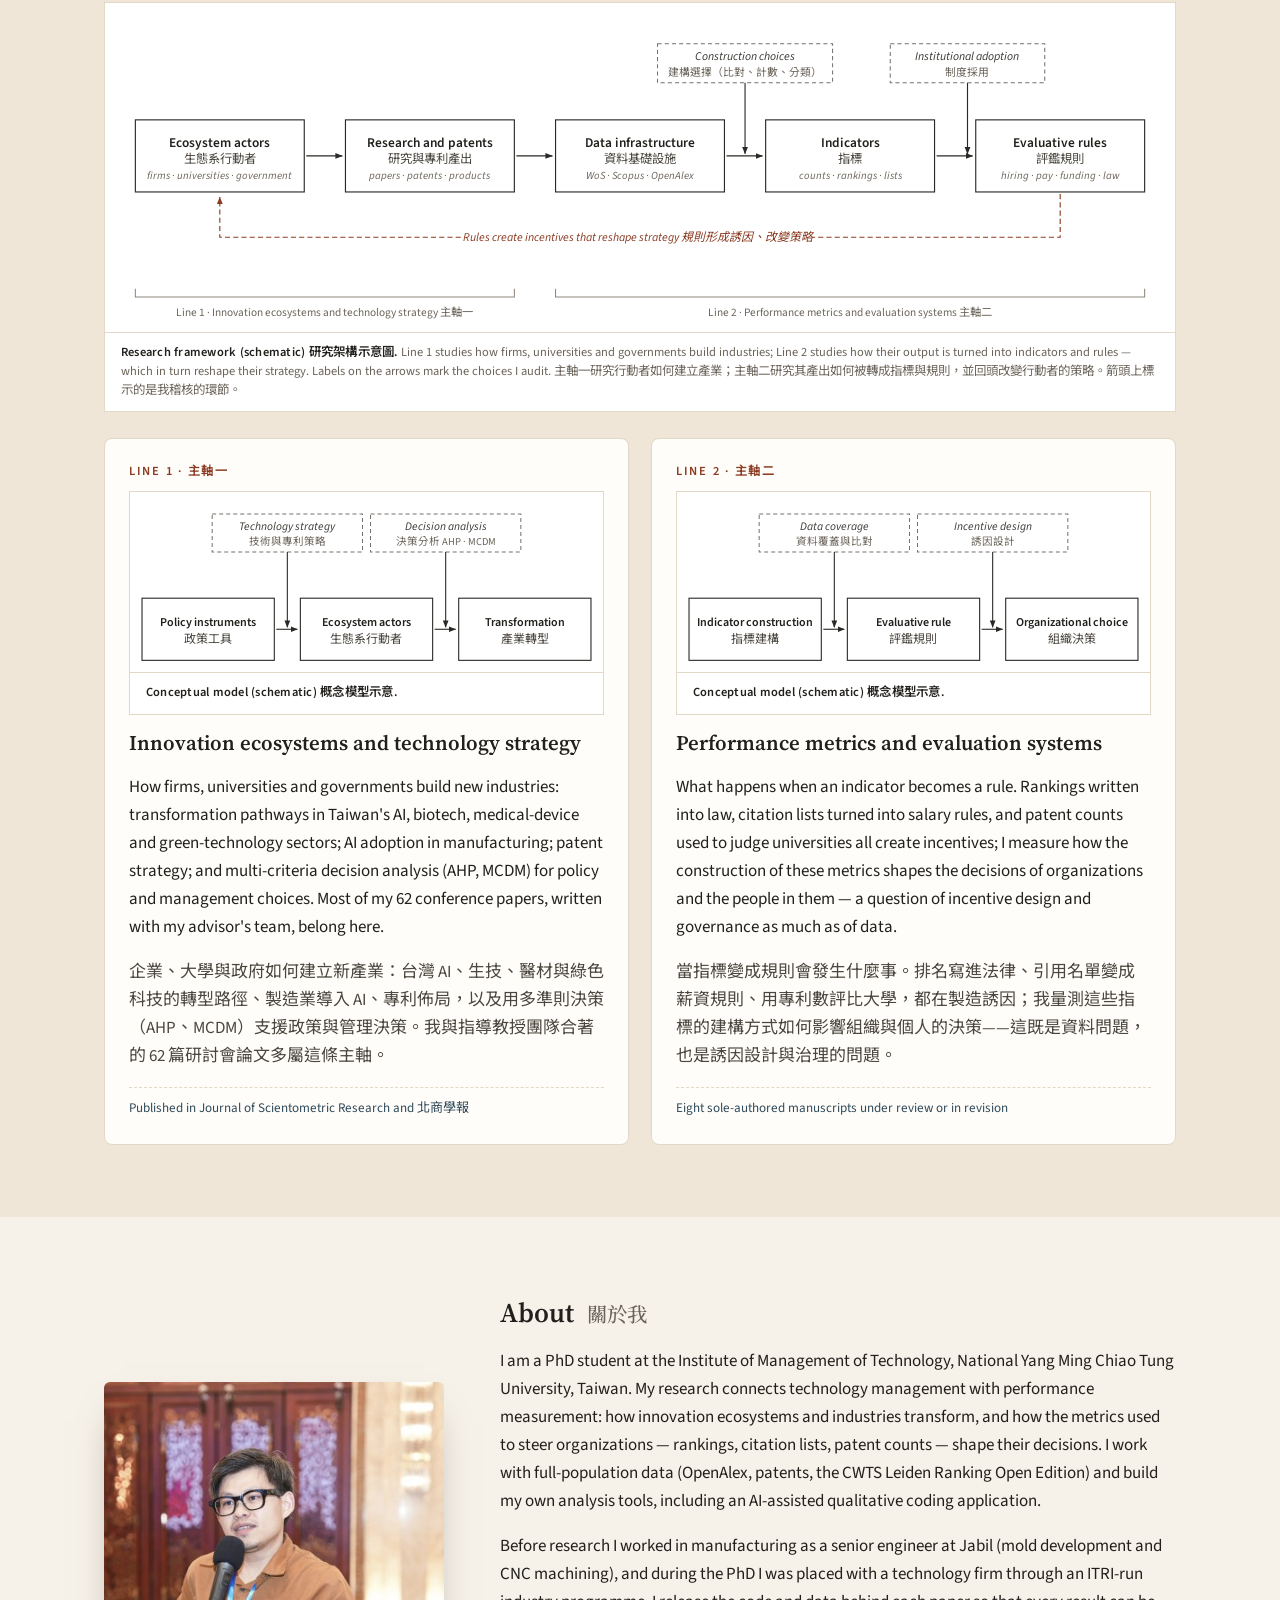
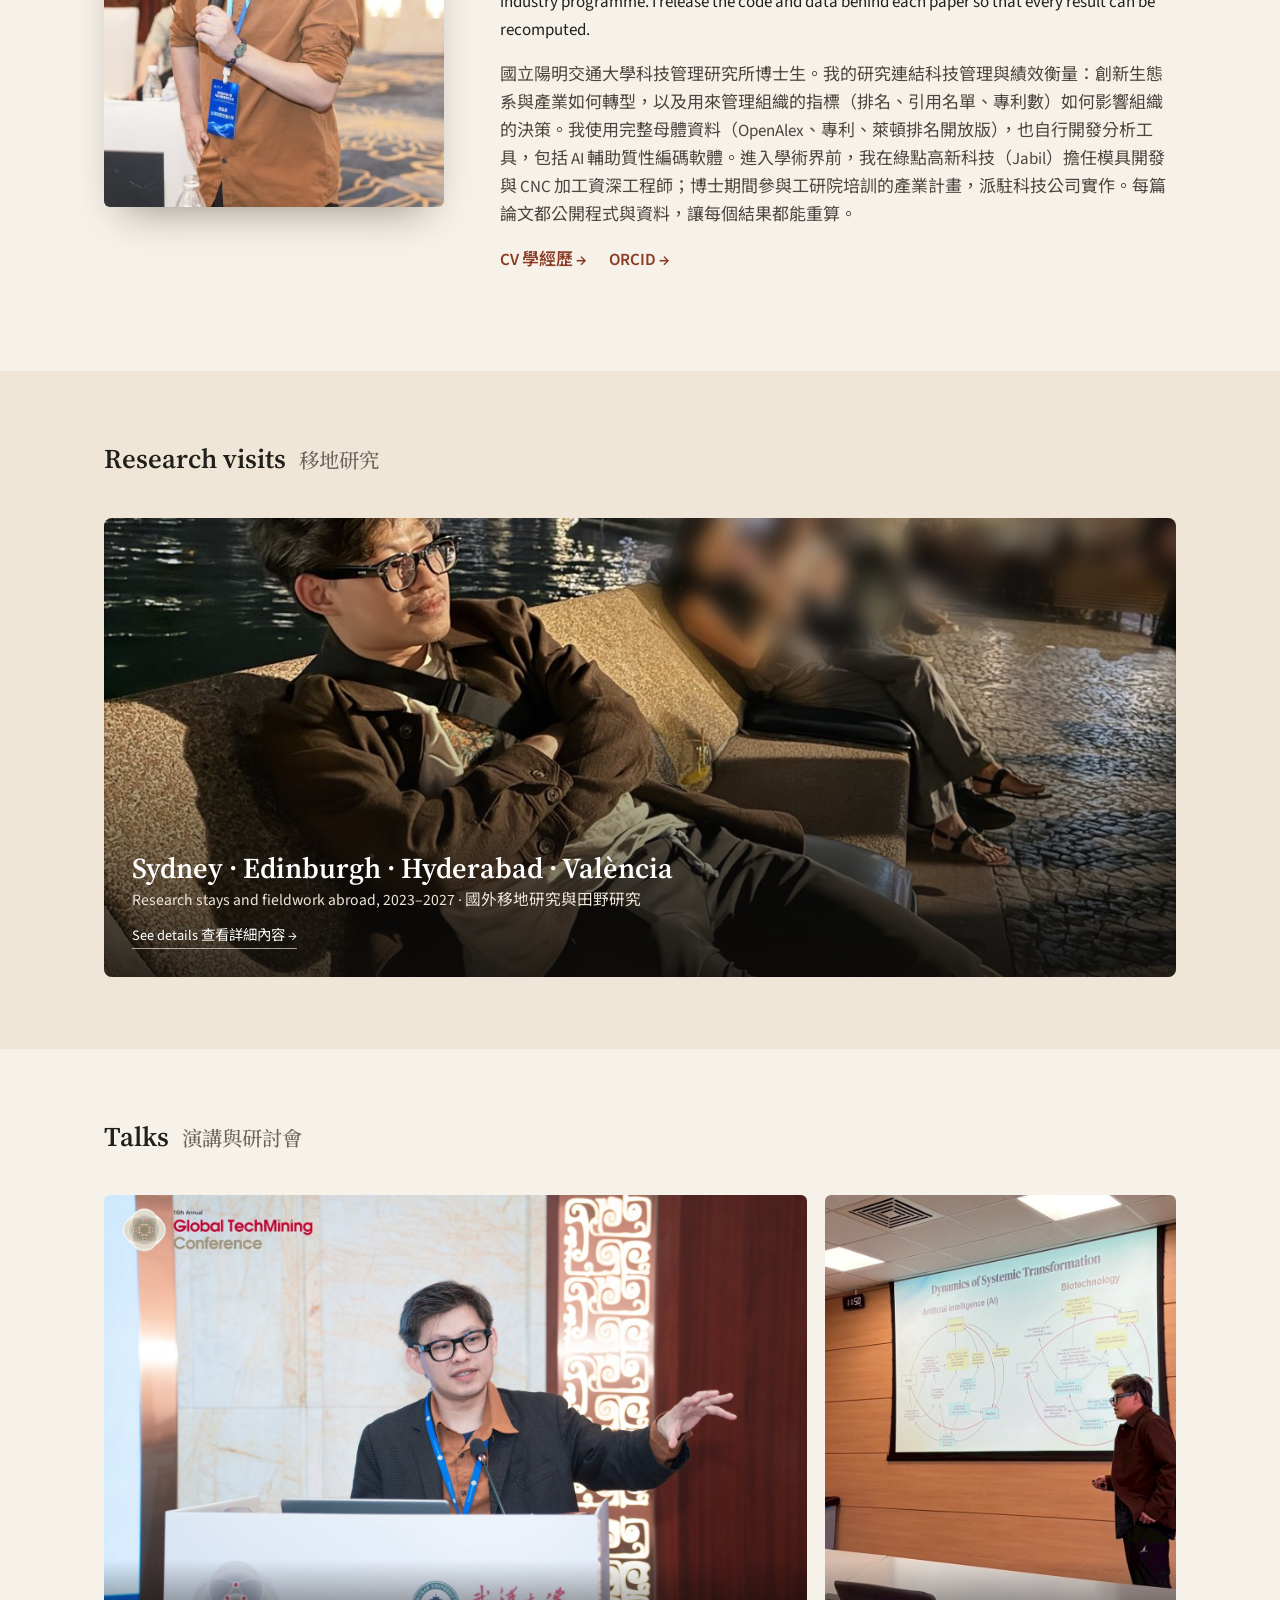
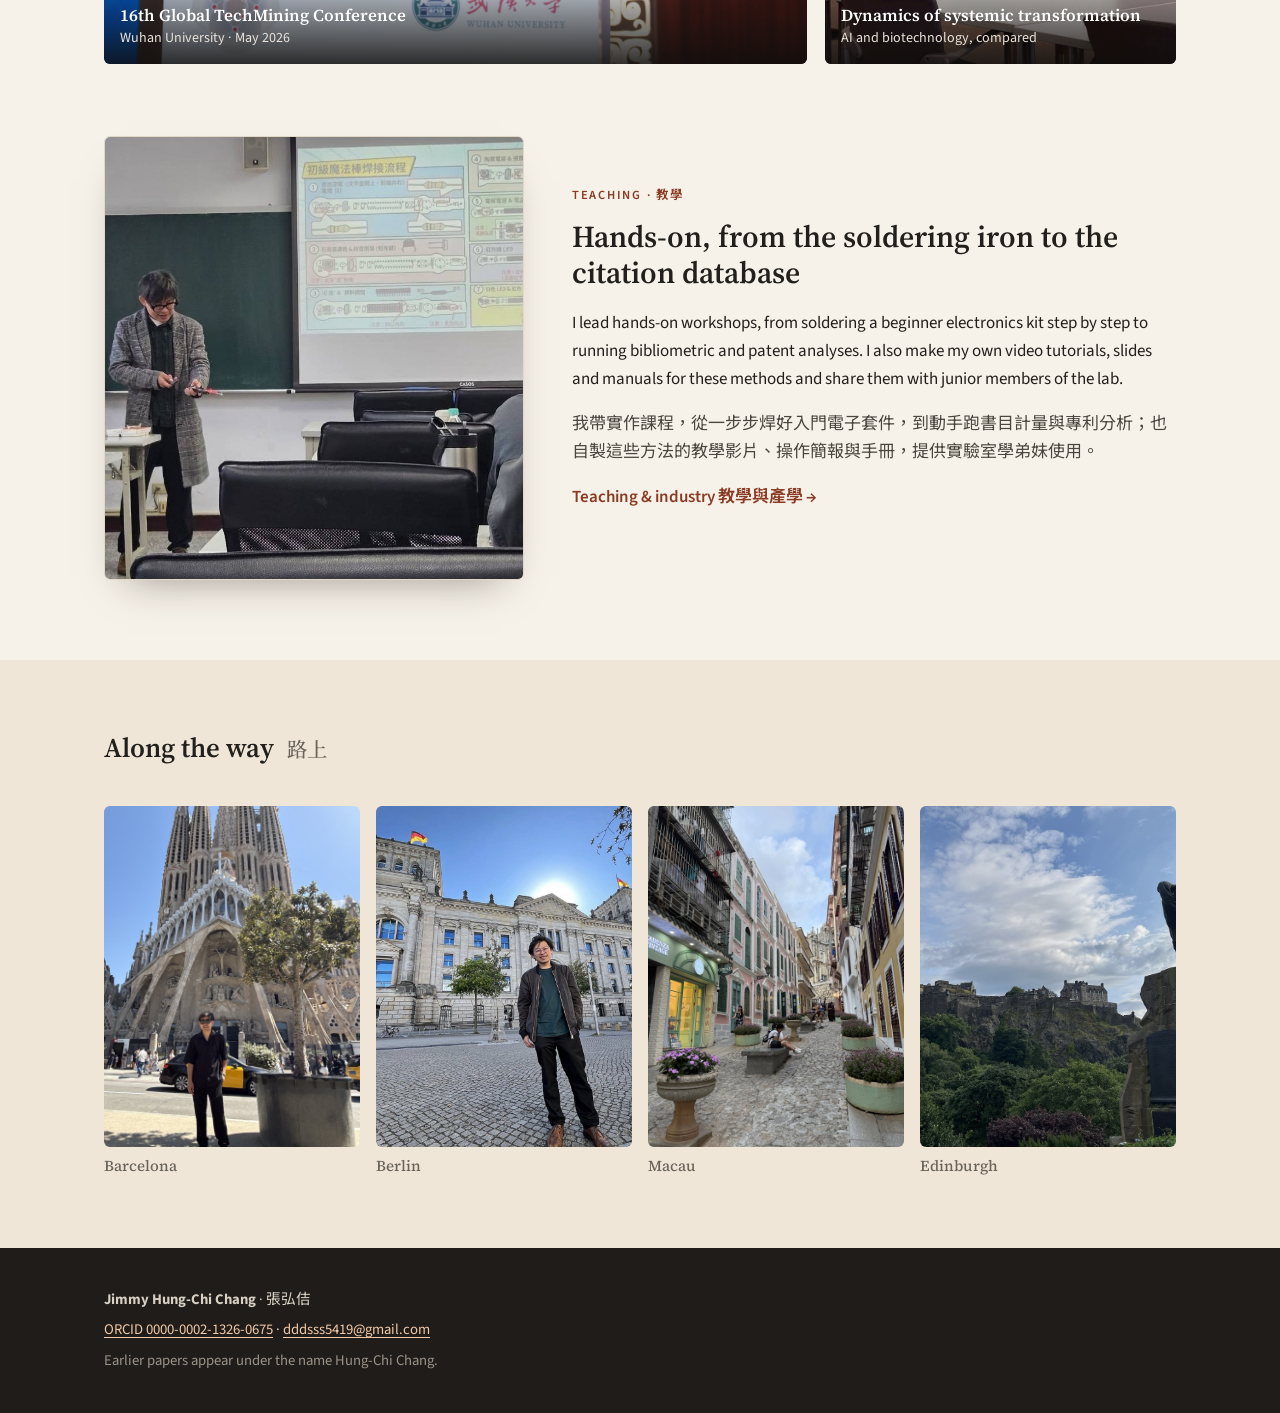
==== commit 67fad765: "Update site 週日-2026-11 11:39" ====
--- a/index.html
+++ b/index.html
@@ -12,7 +12,7 @@
 <meta name="twitter:card" content="summary_large_image"><meta name="twitter:image" content="https://jimmy-hc-chang.github.io/website/assets/og-cover.jpg?v=3">
 <link rel="preconnect" href="https://fonts.googleapis.com"><link rel="preconnect" href="https://fonts.gstatic.com" crossorigin>
 <link rel="stylesheet" href="https://fonts.googleapis.com/css2?family=Source+Serif+4:ital,opsz,wght@0,8..60,400;0,8..60,600;1,8..60,400&family=Source+Sans+3:wght@400;600&family=Noto+Serif+TC:wght@500;700&family=Noto+Sans+TC:wght@400;500&display=swap">
-<link rel="stylesheet" href="style.css?v=c7051561">
+<link rel="stylesheet" href="style.css?v=81e84033">
 <script type="application/ld+json">
 {"@context":"https://schema.org","@type":"Person","name":"Jimmy Hung-Chi Chang","alternateName":["Hung-Chi Chang","張弘佶"],
  "identifier":"https://orcid.org/0000-0002-1326-0675","sameAs":["https://orcid.org/0000-0002-1326-0675"],"image":"https://jimmy-hc-chang.github.io/website/assets/portrait-forum.jpg",
@@ -23,7 +23,7 @@
 <body class="p-index">
 <header class="bar"><div class="wrap bar-in">
   <a class="brand" href="index.html">Jimmy Hung-Chi Chang <span lang="zh-Hant">張弘佶</span></a>
-  <nav aria-label="Pages"><a href="index.html" aria-current="page">Home<span lang="zh-Hant">首頁</span></a><a href="papers.html">Papers<span lang="zh-Hant">論文</span></a><a href="code.html">Code &amp; data<span lang="zh-Hant">程式與資料</span></a><a href="teaching.html">Teaching<span lang="zh-Hant">教學與產學</span></a><a href="cv.html">CV<span lang="zh-Hant">學經歷</span></a></nav>
+  <nav aria-label="Pages"><a href="index.html" aria-current="page">Home<span lang="zh-Hant">首頁</span></a><a href="papers.html">Papers<span lang="zh-Hant">論文</span></a><a href="code.html">Code &amp; data<span lang="zh-Hant">程式與資料</span></a><a href="teaching.html">Teaching<span lang="zh-Hant">教學與產學</span></a><a href="visits.html">Visits<span lang="zh-Hant">移地研究</span></a><a href="cv.html">CV<span lang="zh-Hant">學經歷</span></a></nav>
 </div></header>
 <section class="hero"><div class="wrap hero-in"><div class="hero-text">
   <p class="kicker">Technology management · Innovation strategy · Performance metrics</p>
@@ -91,12 +91,8 @@
 </section>
 
 <section class="band"><div class="wrap">
-  <div class="sec-head"><h2>Where I have worked <span lang="zh-Hant">研究足跡</span></h2></div>
-  <div class="places">
-    <figure class="place"><img src="assets/sydney-opera.jpg" alt="Sydney Harbour at night" loading="lazy" style="object-position:center 60%"><figcaption><b>Sydney</b> University of Technology Sydney · 2026</figcaption></figure>
-    <figure class="place"><img src="assets/edinburgh-grassmarket.jpg" alt="Edinburgh Castle from the Grassmarket" loading="lazy"><figcaption><b>Edinburgh</b> Edinburgh Napier University · 2024</figcaption></figure>
-    <figure class="place"><img src="assets/valencia-lonja.jpg" alt="La Lonja de la Seda, València" loading="lazy"><figcaption><b>València</b> INGENIO (CSIC-UPV) · from January 2027</figcaption></figure>
-  </div>
+  <div class="sec-head"><h2>Research visits <span lang="zh-Hant">移地研究</span></h2></div>
+  <a class="visitlink" href="visits.html"><img src="assets/sydney-opera.jpg" alt="Sydney Harbour at night" loading="lazy"><div class="ov"><b>Sydney · Edinburgh · Hyderabad · València</b><span>Research stays and fieldwork abroad, 2023–2027 · 國外移地研究與田野研究</span><em>See details 查看詳細內容 →</em></div></a>
 </div></section>
 
 <section class="wrap talks">
--- a/style.css
+++ b/style.css
@@ -214,7 +214,7 @@
 .wptable td:first-child{width:62%}
 .wp-en{display:block;font-family:var(--serif);font-weight:600}
 .wp-zh{display:block;color:var(--muted);font-size:.86rem;margin-top:2px}
-@media (max-width:600px){.wptable th:nth-child(3),.wptable td:nth-child(3){display:none}.wptable td:first-child{width:auto}}
+@media (max-width:600px){.wptable th:nth-child(4),.wptable td:nth-child(4){display:none}.wptable td:first-child{width:auto}}
 @media (max-width:600px){
   .statbar{padding:16px 0}
   .stats-row{grid-template-columns:repeat(3,1fr);gap:8px}
@@ -343,3 +343,41 @@
 .ur-line.l2{color:var(--accent);border-color:var(--accent)}
 @media (max-width:900px){.featured.withfig{grid-template-columns:1fr}.feat-fig{max-width:480px}}
 @media (max-width:640px){.framework .fg-wide{display:none}.framework .fg-tall{display:block;max-width:380px;margin:0 auto}}
+
+.fg-th{border-radius:4px;background:#fff}
+.fg-th .th-bg{fill:#fff;stroke:#e2d8c8}
+.fg-th .t-tag{font-size:7.5px;fill:#9a958c;font-style:italic}
+.fg-th .t-mini{font-size:7.5px;fill:#6b645a}
+.fg-th .bar{fill:#6b8796} .fg-th .bar-r{fill:var(--accent)} .fg-th .bar-gap{fill:none;stroke:#b8b2a8;stroke-dasharray:2 2}
+.fg-th .edge{stroke:#a59f95;stroke-width:1.1} .fg-th .node{fill:#4f6b79} .fg-th .node-r{fill:var(--accent)}
+.fg-th .line{fill:none;stroke:#6b8796;stroke-width:1.4} .fg-th .line-r{fill:none;stroke:var(--accent);stroke-width:1.6}
+.fg-th .land{fill:#efeae1} .fg-th .bub{fill:var(--accent);fill-opacity:.55}
+.fg-th .helix-3{fill:none;stroke:#2b2925} .fg-th .rung{stroke:#cfc8bc;stroke-width:1} .fg-th .shape{fill:#fff;stroke:#2b2925;stroke-width:1.1} .fg-th .dash{stroke-dasharray:3 2}
+.urlist li{display:grid;grid-template-columns:150px 1fr;gap:20px;align-items:start}
+.wptable td.wp-th{width:104px;padding-right:0}.wptable td.wp-th .fg-th{width:96px}
+@media (max-width:640px){.urlist li{grid-template-columns:96px 1fr;gap:12px}.wptable td.wp-th,.wptable th:first-child{display:none}}
+
+/* 移地研究頁 */
+.cv-note{color:var(--muted);font-size:.88rem;font-style:italic}
+.visits .vnav{display:flex;flex-wrap:wrap;gap:8px;margin:6px 0 26px}
+.visits .vnav a{border:1px solid var(--line);border-radius:999px;padding:5px 14px;font-size:.88rem;background:var(--paper)}
+.visit{padding:26px 0 30px;border-top:1px solid var(--line)}
+.visit h2{font-size:1.45rem;margin:0 0 14px}.visit h2 span{display:block;font-size:1rem;color:var(--muted);font-weight:500;margin-top:2px}
+.vmeta{border-collapse:collapse;margin:0 0 16px;font-size:.92rem}
+.vmeta th{text-align:left;vertical-align:top;white-space:nowrap;padding:4px 18px 4px 0;color:var(--muted);font-weight:500}
+.vmeta td{padding:4px 0}
+.vtext{display:grid;grid-template-columns:1fr 1fr;gap:28px}
+.visit h4{margin:18px 0 6px;font-size:1rem}.visit h4 span{color:var(--muted);font-weight:500}
+.vlist{margin:0 0 6px 1.1em;padding:0}.vlist li{margin:0 0 8px}.vlist li span{color:var(--muted)}
+.vgal{display:grid;grid-template-columns:repeat(4,1fr);gap:12px;margin-top:18px}
+.vgal figure{margin:0}.vgal img{width:100%;aspect-ratio:4/3;object-fit:cover;border-radius:6px;display:block}
+.vgal figcaption{font-size:.78rem;color:var(--muted);margin-top:5px;line-height:1.4}
+.visit .sub{color:var(--muted);font-size:.85em}
+.visitlink{display:block;position:relative;border-radius:8px;overflow:hidden;aspect-ratio:21/9;color:#fff;text-decoration:none}
+.visitlink img{width:100%;height:100%;object-fit:cover;object-position:center 60%;transition:transform .4s}
+.visitlink:hover img{transform:scale(1.03)}
+.visitlink .ov{position:absolute;inset:0;display:flex;flex-direction:column;justify-content:flex-end;padding:28px;background:linear-gradient(180deg,transparent 35%,rgba(15,13,11,.82))}
+.visitlink .ov b{font:600 1.8rem var(--serif)}.visitlink .ov span{font-size:.98rem;color:#eee6da}
+.visitlink .ov em{font-style:normal;margin-top:10px;font-size:.9rem;border-bottom:1px solid rgba(255,255,255,.6);width:fit-content}
+@media (max-width:600px){nav a{padding:5px 7px;font-size:.84rem}}
+@media (max-width:820px){.vtext{grid-template-columns:1fr;gap:6px}.vgal{grid-template-columns:1fr 1fr}.visitlink{aspect-ratio:4/3}.visitlink .ov b{font-size:1.4rem}}
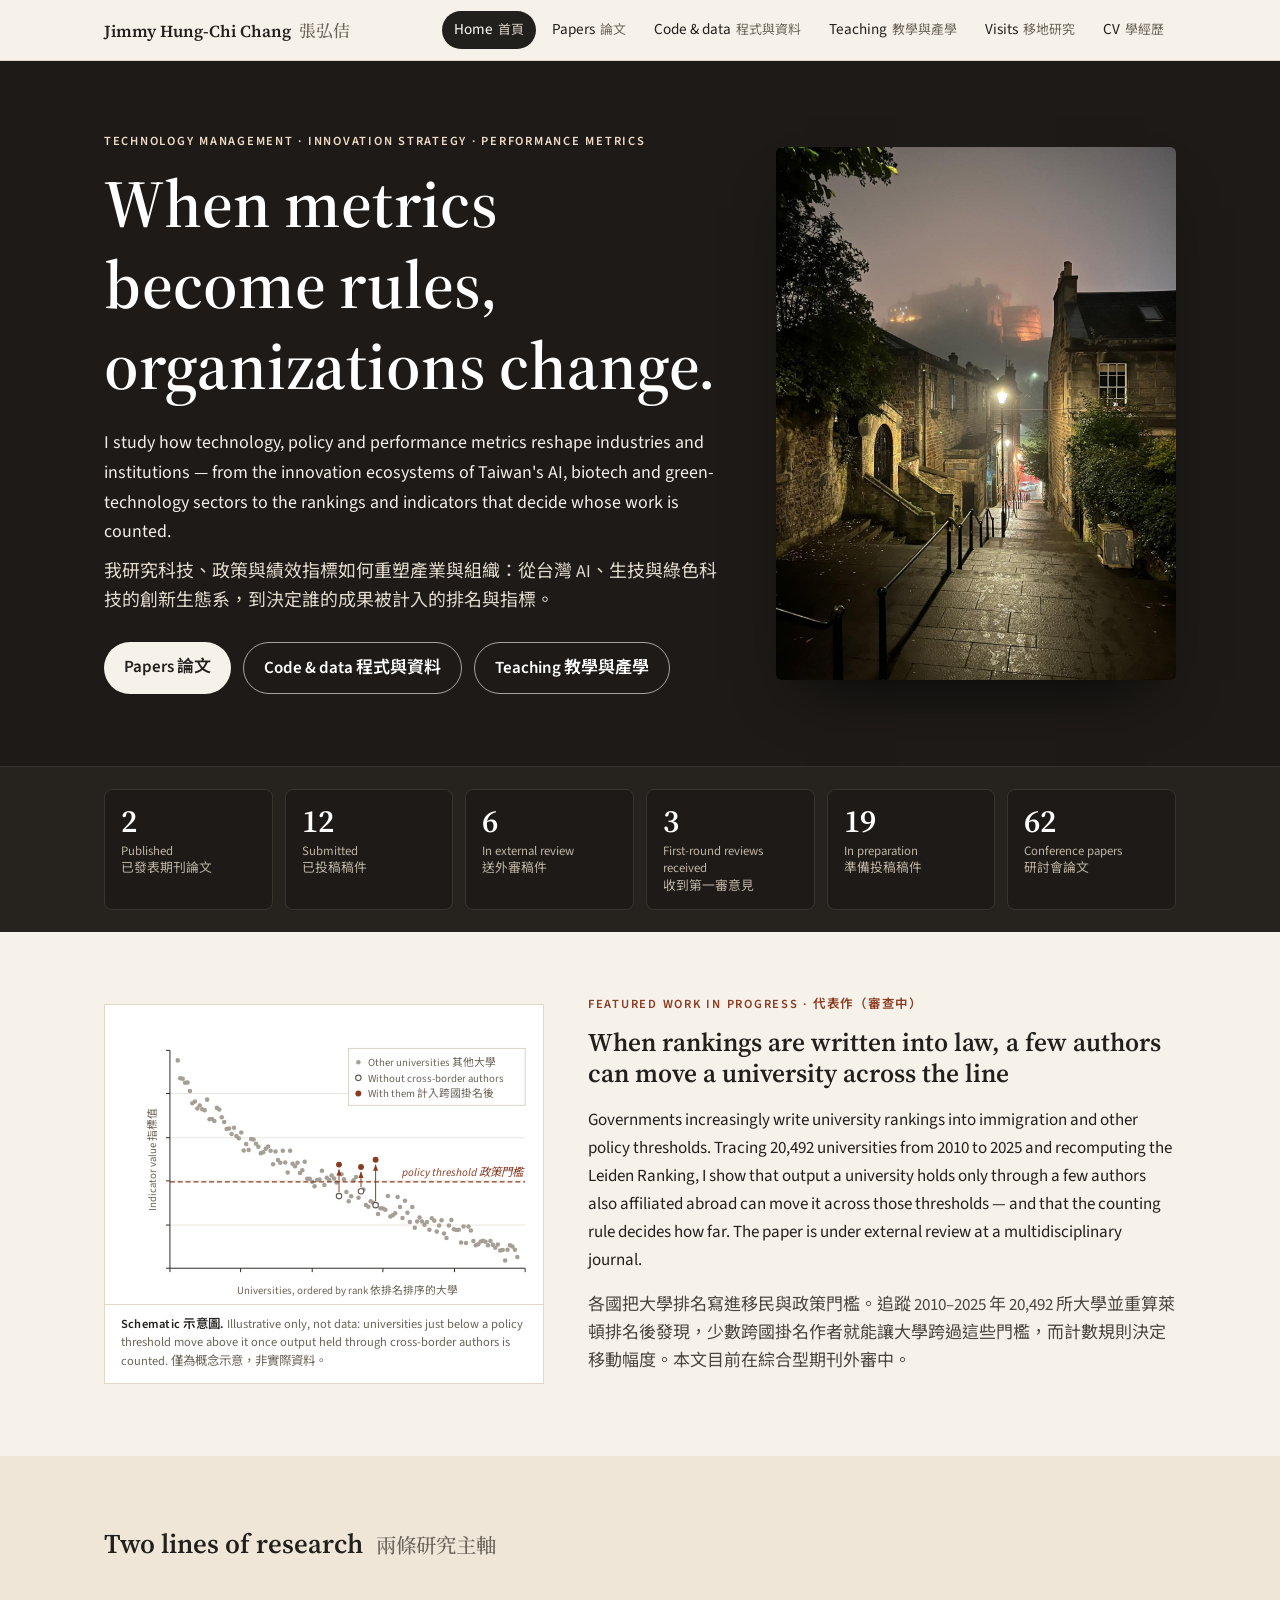
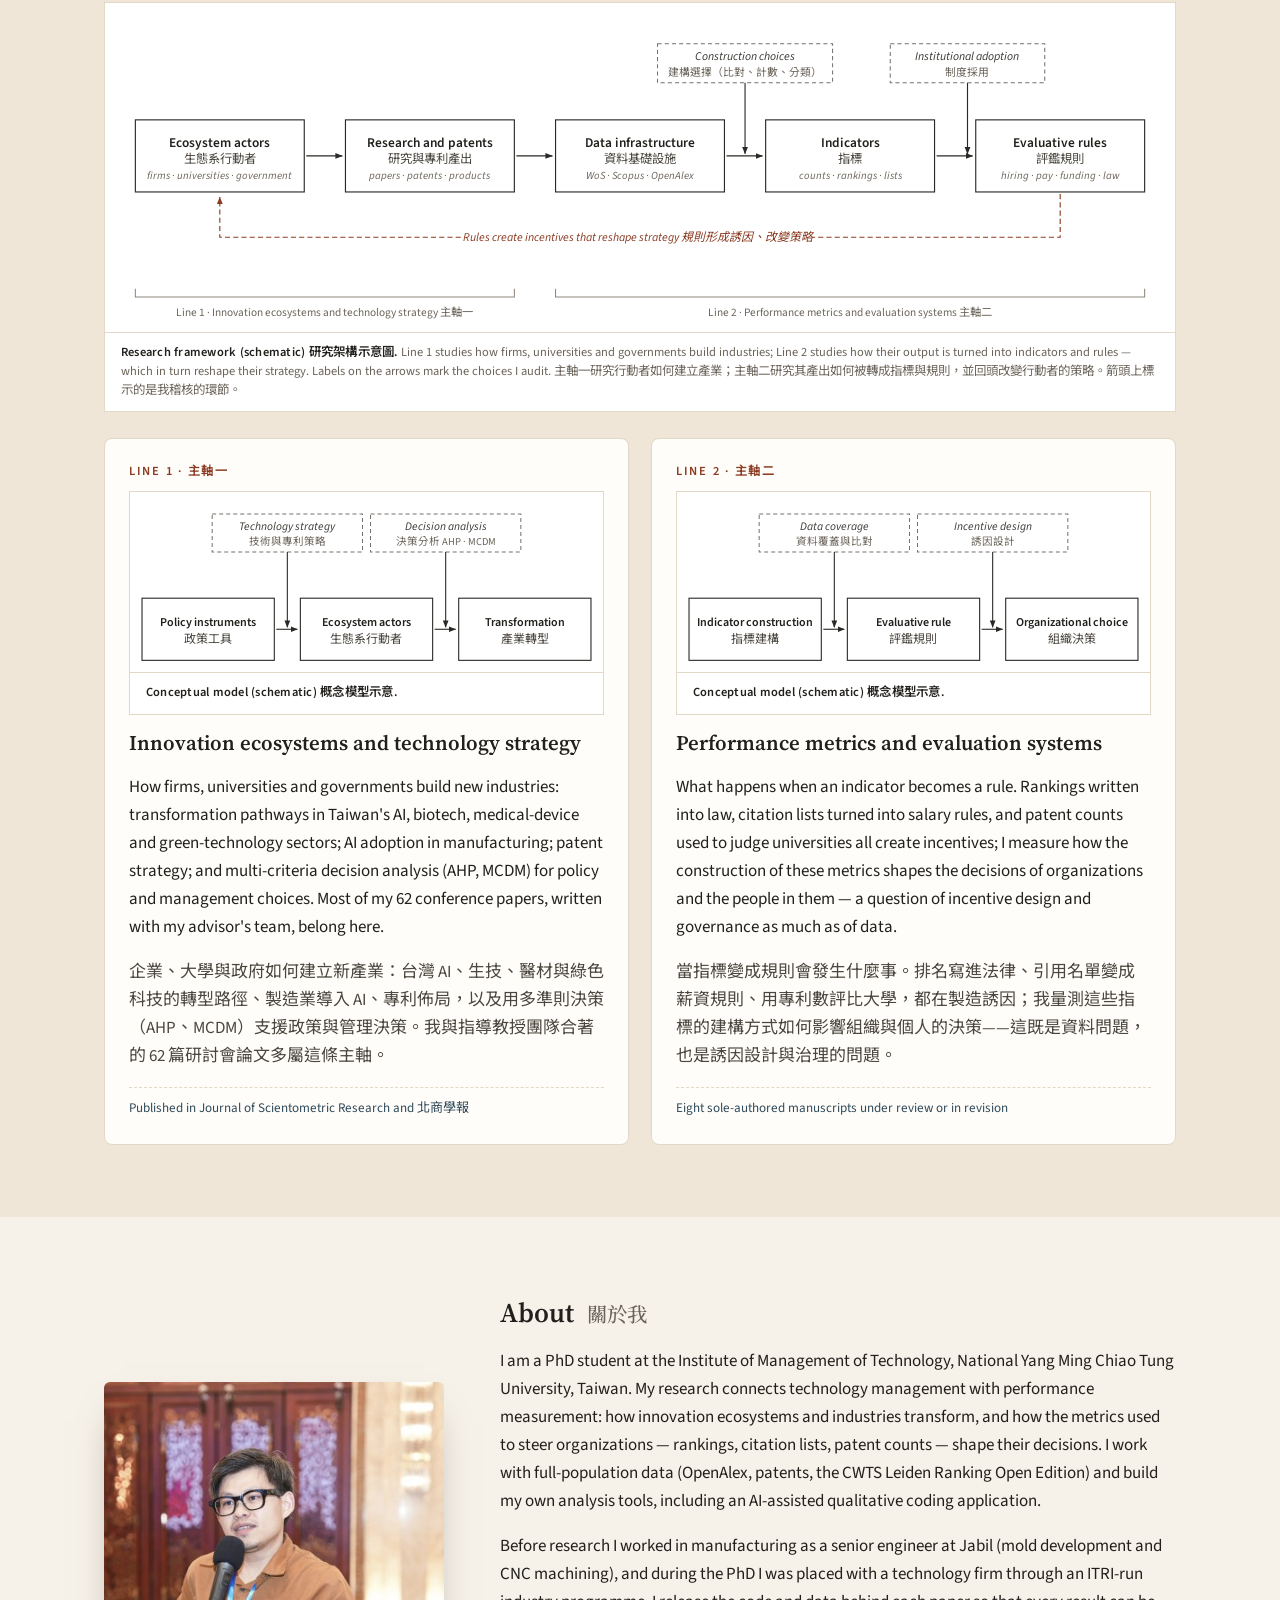
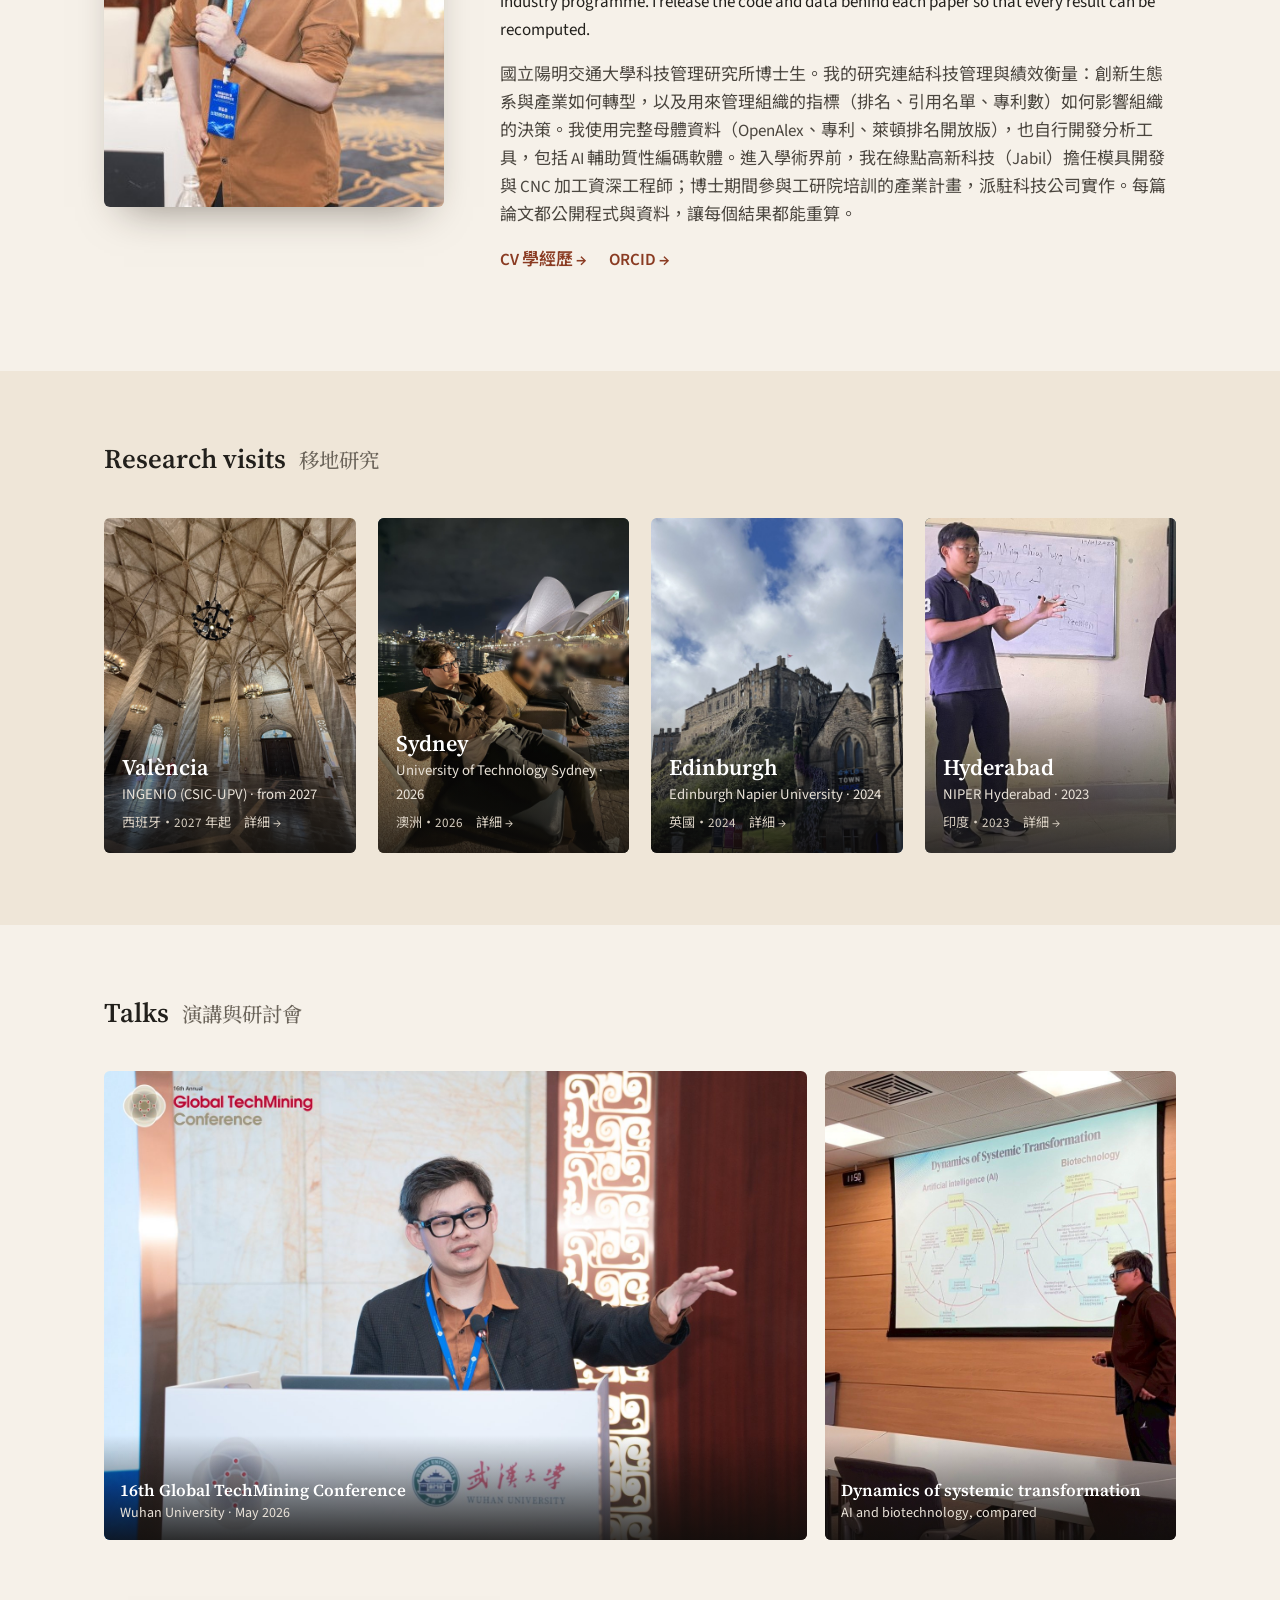
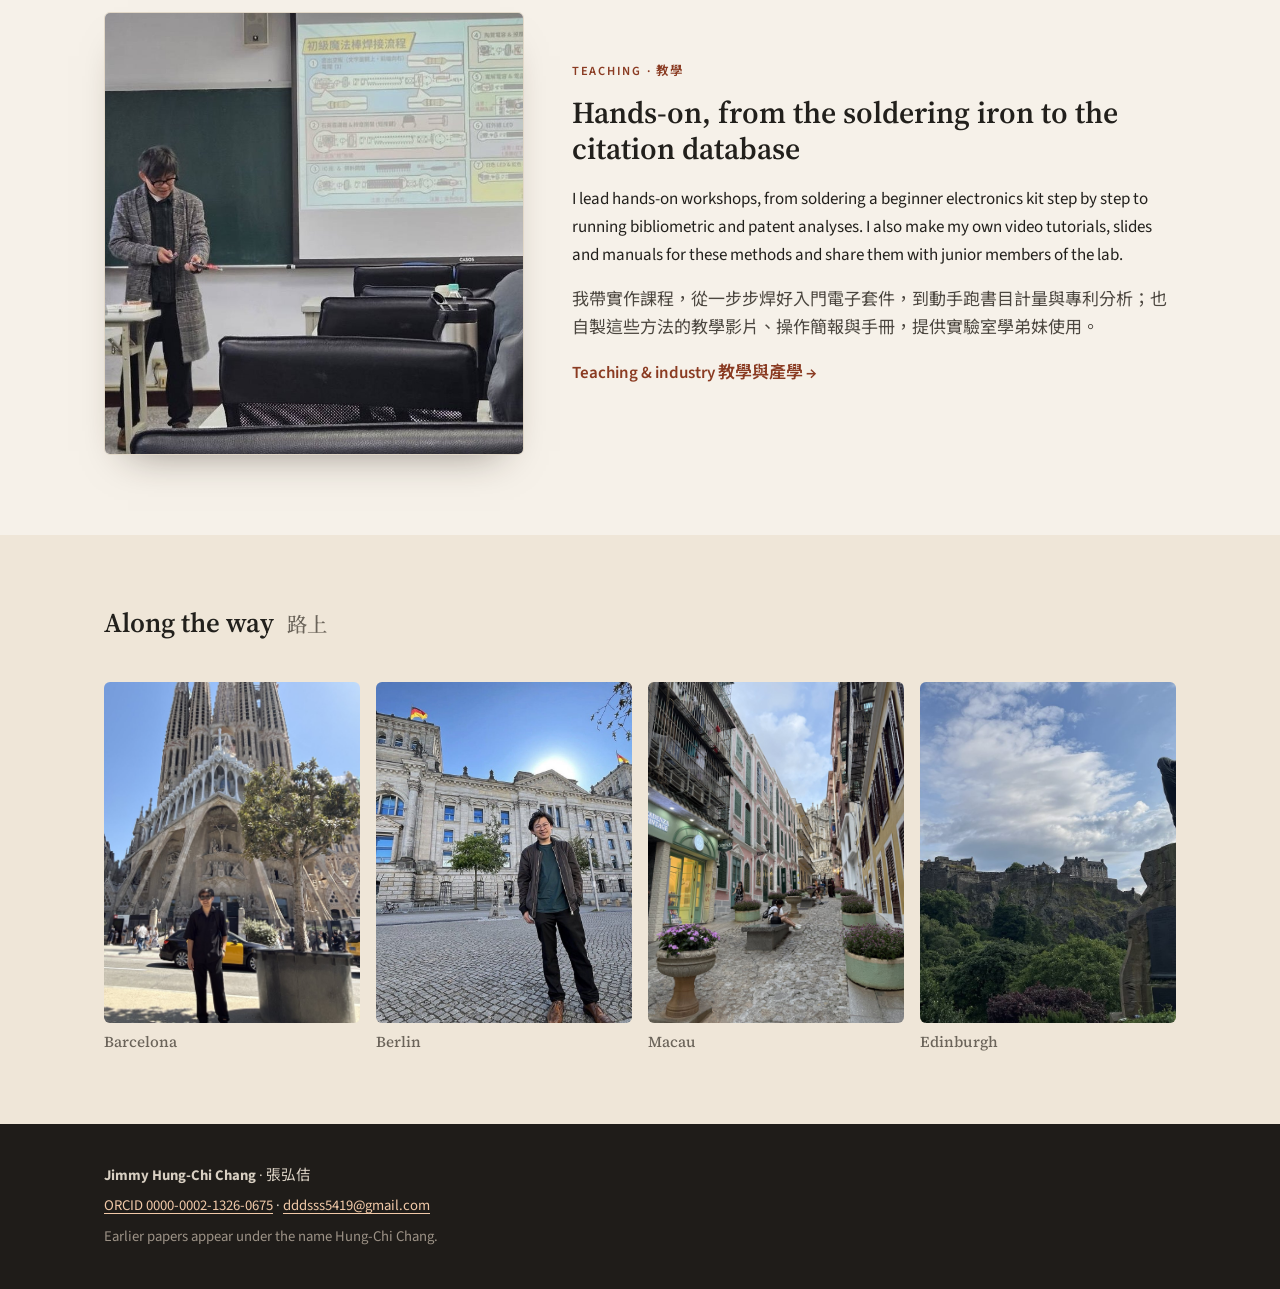
==== commit edd1a472: "Update site 週日-2026-11 12:10" ====
--- a/index.html
+++ b/index.html
@@ -12,7 +12,7 @@
 <meta name="twitter:card" content="summary_large_image"><meta name="twitter:image" content="https://jimmy-hc-chang.github.io/website/assets/og-cover.jpg?v=3">
 <link rel="preconnect" href="https://fonts.googleapis.com"><link rel="preconnect" href="https://fonts.gstatic.com" crossorigin>
 <link rel="stylesheet" href="https://fonts.googleapis.com/css2?family=Source+Serif+4:ital,opsz,wght@0,8..60,400;0,8..60,600;1,8..60,400&family=Source+Sans+3:wght@400;600&family=Noto+Serif+TC:wght@500;700&family=Noto+Sans+TC:wght@400;500&display=swap">
-<link rel="stylesheet" href="style.css?v=81e84033">
+<link rel="stylesheet" href="style.css?v=b1c396a0">
 <script type="application/ld+json">
 {"@context":"https://schema.org","@type":"Person","name":"Jimmy Hung-Chi Chang","alternateName":["Hung-Chi Chang","張弘佶"],
  "identifier":"https://orcid.org/0000-0002-1326-0675","sameAs":["https://orcid.org/0000-0002-1326-0675"],"image":"https://jimmy-hc-chang.github.io/website/assets/portrait-forum.jpg",
@@ -92,7 +92,12 @@
 
 <section class="band"><div class="wrap">
   <div class="sec-head"><h2>Research visits <span lang="zh-Hant">移地研究</span></h2></div>
-  <a class="visitlink" href="visits.html"><img src="assets/sydney-opera.jpg" alt="Sydney Harbour at night" loading="lazy"><div class="ov"><b>Sydney · Edinburgh · Hyderabad · València</b><span>Research stays and fieldwork abroad, 2023–2027 · 國外移地研究與田野研究</span><em>See details 查看詳細內容 →</em></div></a>
+  <div class="places places4">
+    <a class="place" href="visits.html#valencia"><img src="assets/valencia-lonja.jpg" alt="La Lonja de la Seda, València" loading="lazy"><figcaption><b>València</b> INGENIO (CSIC-UPV) · from 2027<span>西班牙・2027 年起　詳細 →</span></figcaption></a>
+    <a class="place" href="visits.html#sydney"><img src="assets/sydney-opera.jpg" alt="Sydney Harbour at night" loading="lazy" style="object-position:center 60%"><figcaption><b>Sydney</b> University of Technology Sydney · 2026<span>澳洲・2026　詳細 →</span></figcaption></a>
+    <a class="place" href="visits.html#edinburgh"><img src="assets/edinburgh-grassmarket.jpg" alt="Edinburgh Castle from the Grassmarket" loading="lazy"><figcaption><b>Edinburgh</b> Edinburgh Napier University · 2024<span>英國・2024　詳細 →</span></figcaption></a>
+    <a class="place" href="visits.html#india"><img src="assets/v-ind-niper.jpg" alt="Presenting our project to students at NIPER Hyderabad" loading="lazy" style="object-position:28% center"><figcaption><b>Hyderabad</b> NIPER Hyderabad · 2023<span>印度・2023　詳細 →</span></figcaption></a>
+  </div>
 </div></section>
 
 <section class="wrap talks">
--- a/style.css
+++ b/style.css
@@ -358,6 +358,8 @@
 @media (max-width:640px){.urlist li{grid-template-columns:96px 1fr;gap:12px}.wptable td.wp-th,.wptable th:first-child{display:none}}
 
 /* 移地研究頁 */
+.places4{grid-template-columns:repeat(4,1fr)}a.place{display:block;color:inherit;text-decoration:none}a.place img{transition:transform .4s}a.place:hover img{transform:scale(1.04)}.place figcaption span{display:block;margin-top:6px;font-size:.82rem;color:#d8cfc2}
+@media (max-width:900px){.places4{grid-template-columns:1fr 1fr}}@media (max-width:600px){.places4{grid-template-columns:1fr}}
 .cv-note{color:var(--muted);font-size:.88rem;font-style:italic}
 .visits .vnav{display:flex;flex-wrap:wrap;gap:8px;margin:6px 0 26px}
 .visits .vnav a{border:1px solid var(--line);border-radius:999px;padding:5px 14px;font-size:.88rem;background:var(--paper)}
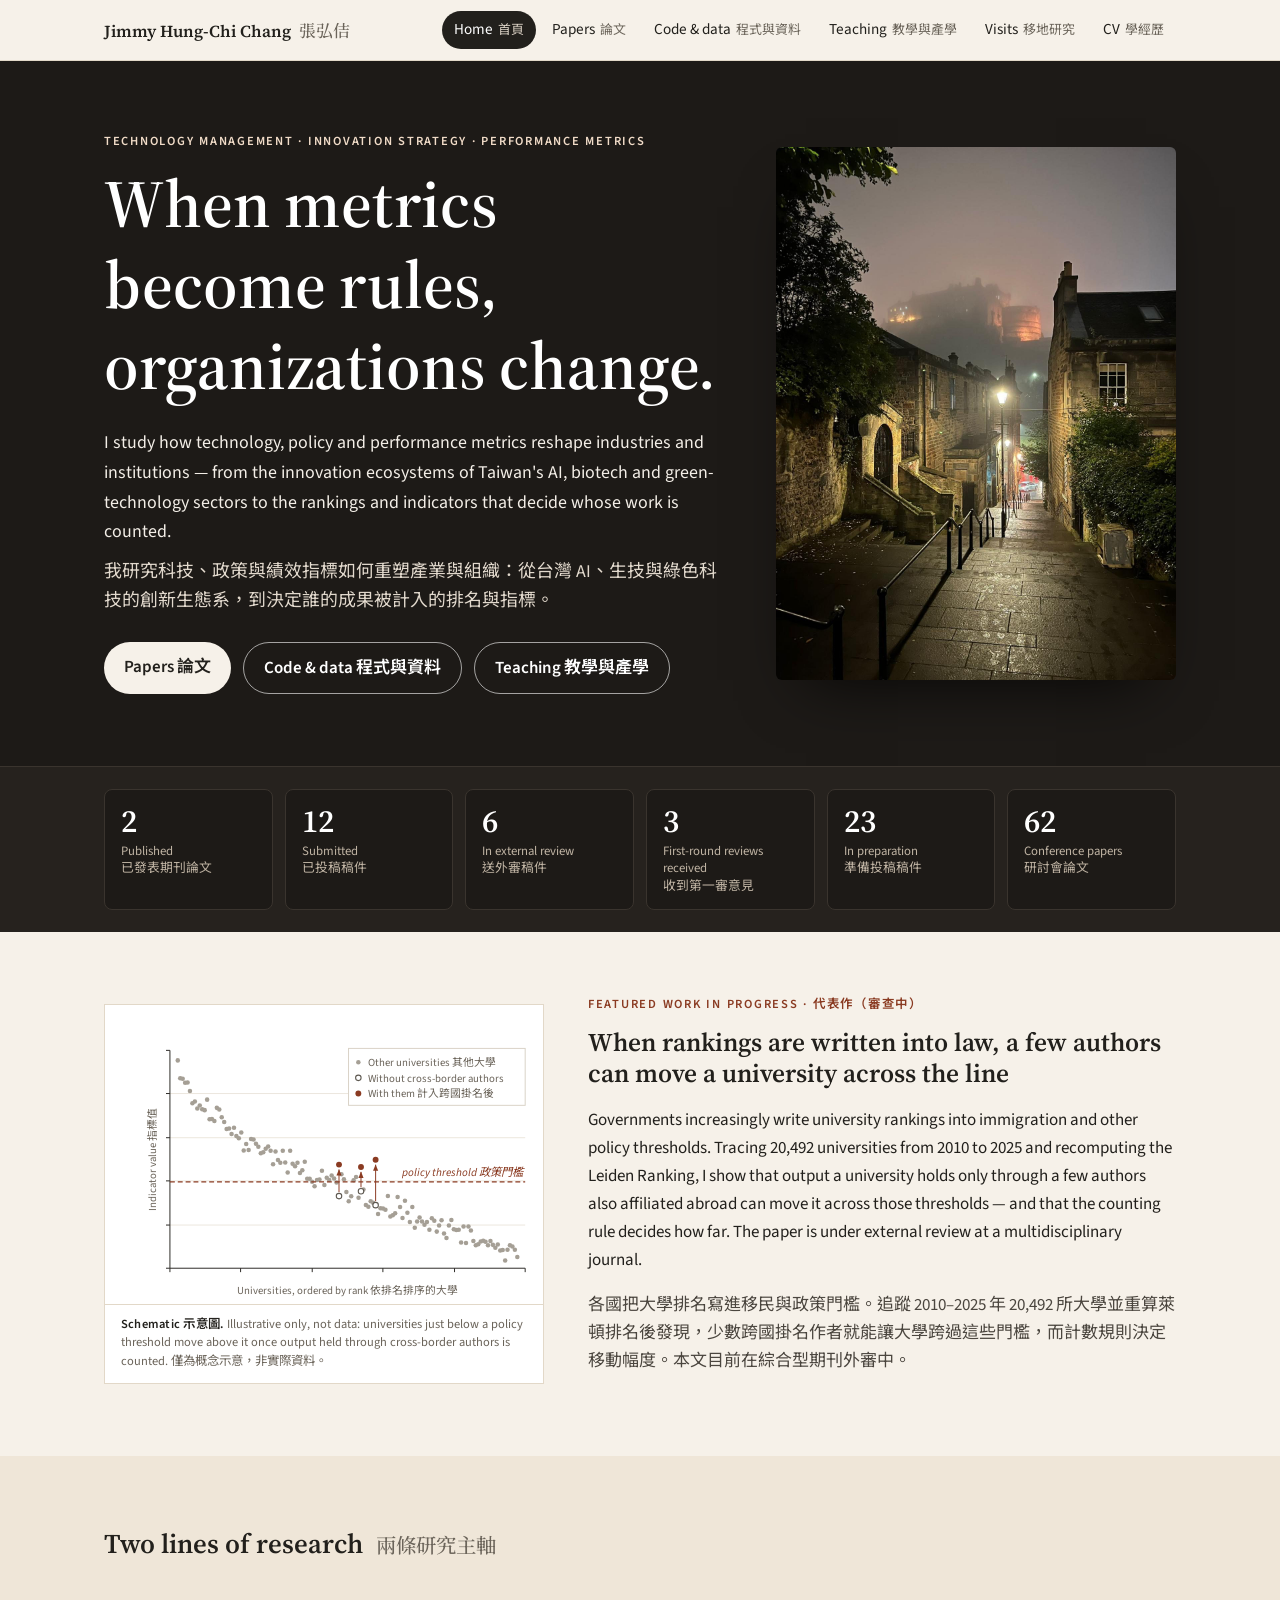
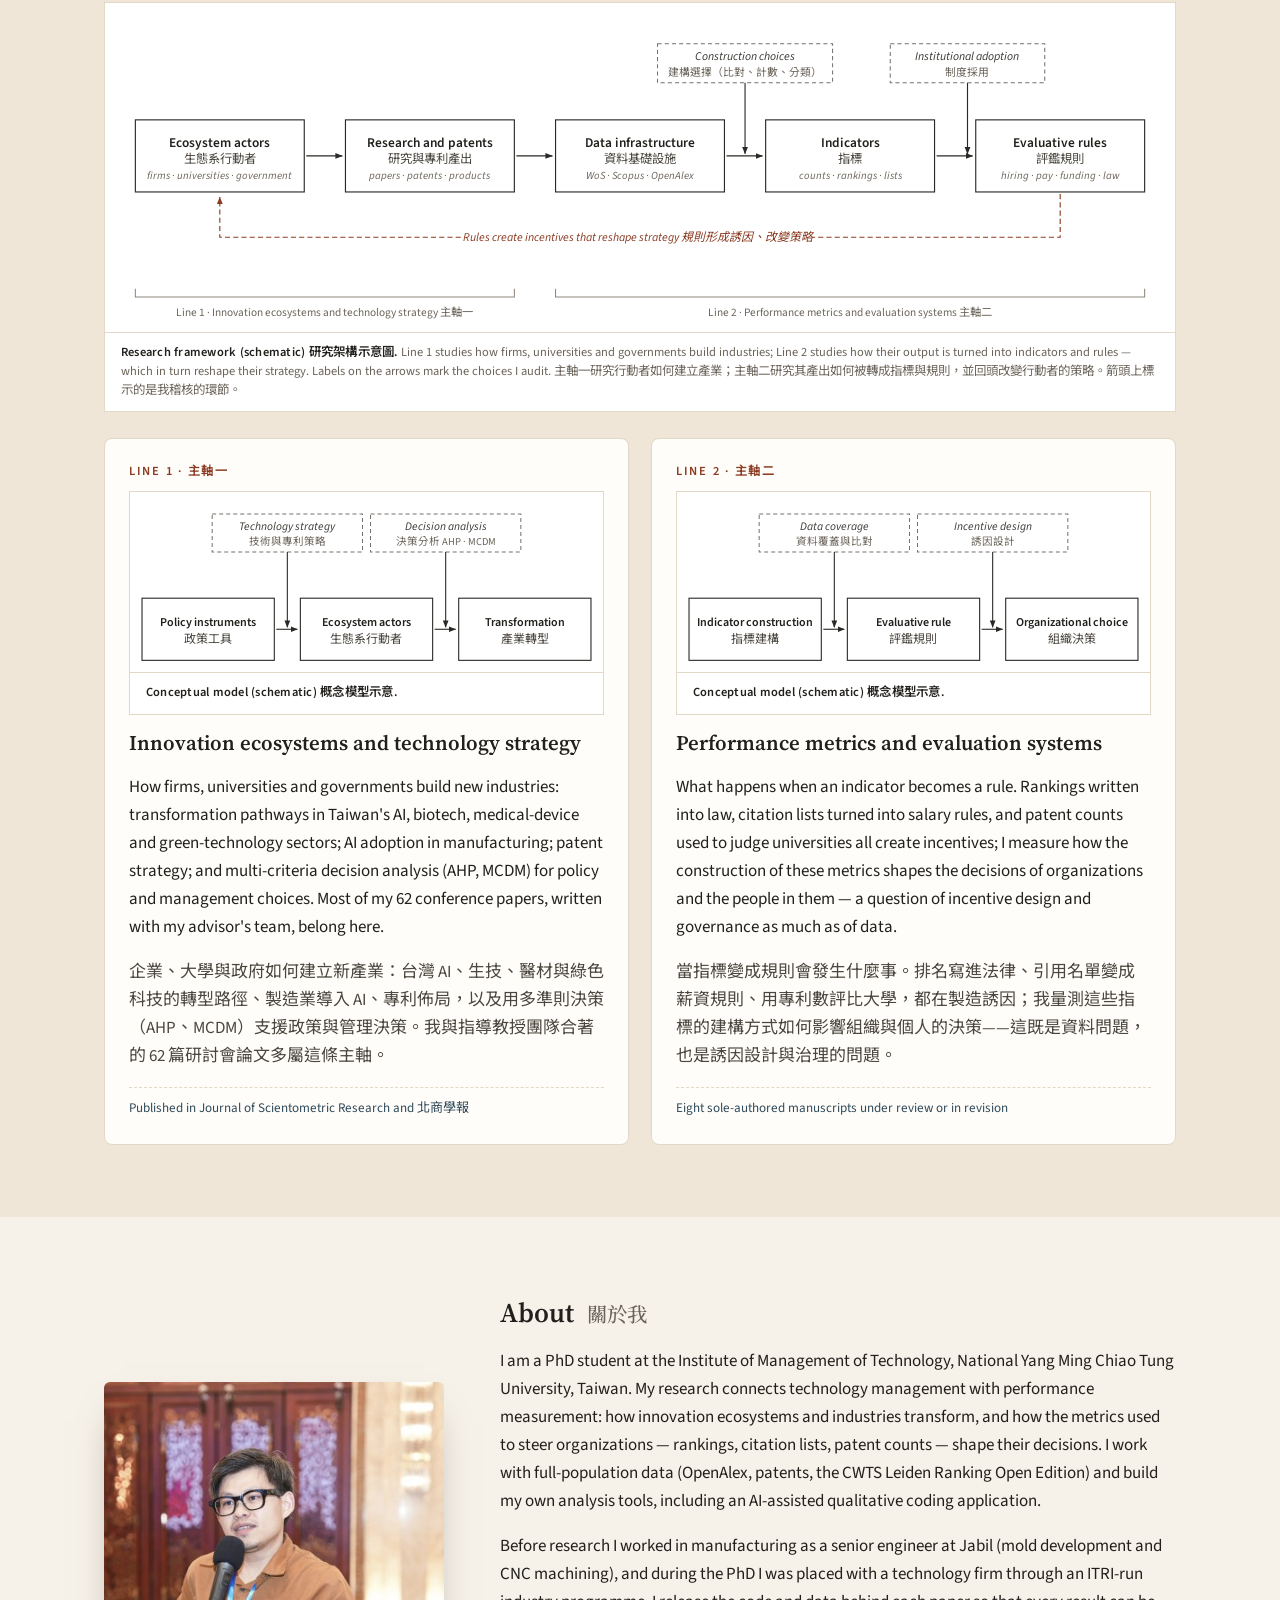
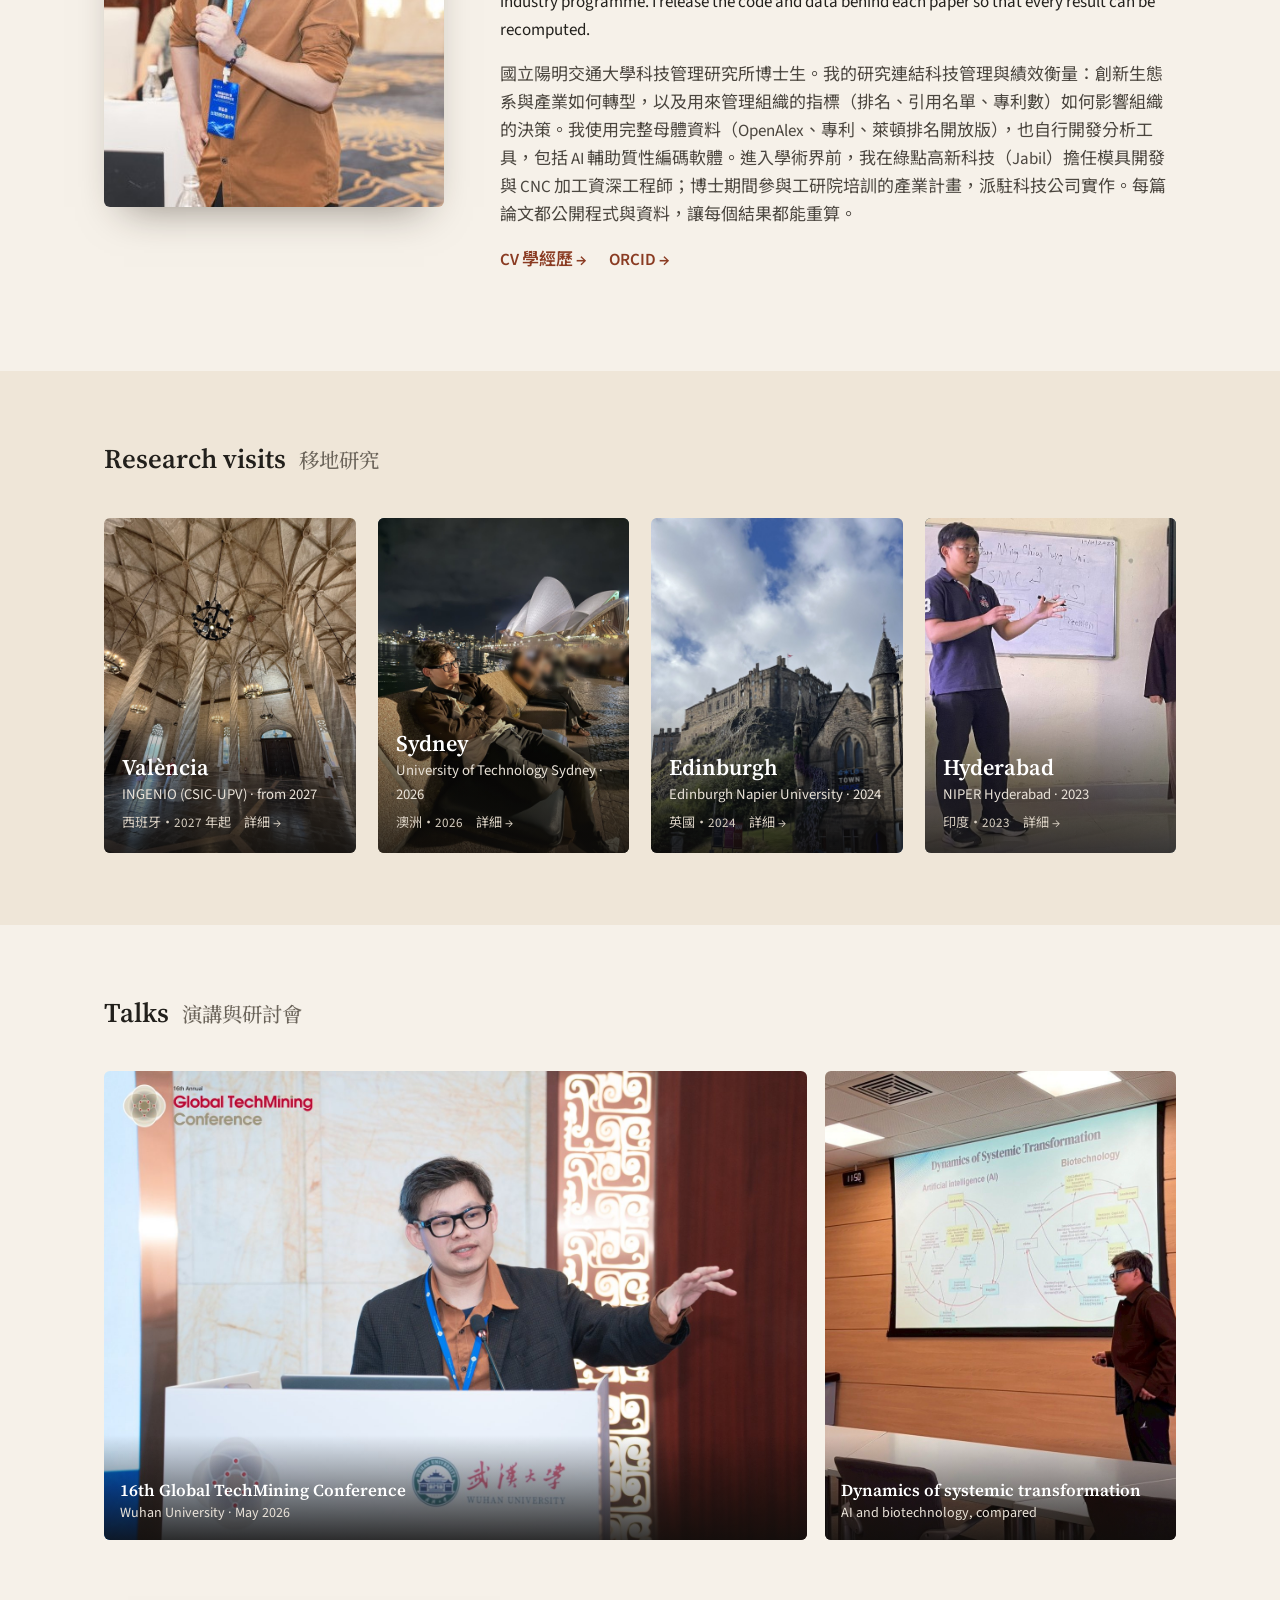
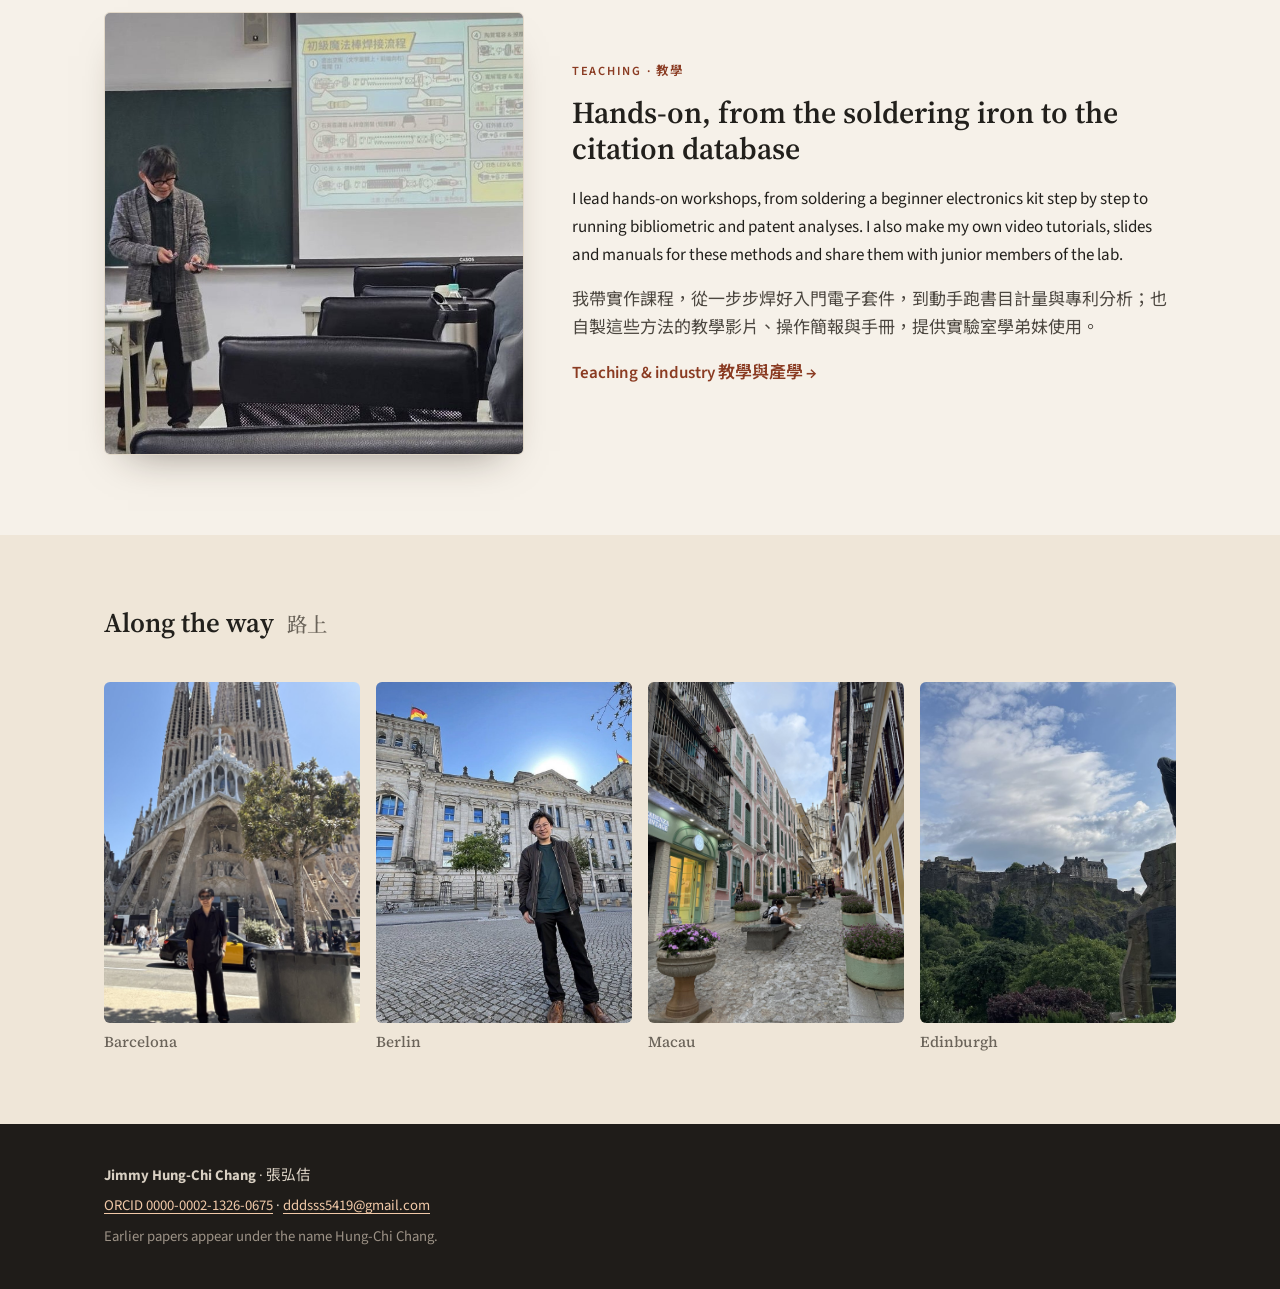
==== commit 069abb3d: "Update site 週日-2026-11 17:39" ====
--- a/index.html
+++ b/index.html
@@ -42,7 +42,7 @@
   <a href="papers.html"><b>12</b><span>Submitted<br>已投稿稿件</span></a>
   <a href="papers.html"><b>6</b><span>In external review<br>送外審稿件</span></a>
   <a href="papers.html"><b>3</b><span>First-round reviews received<br>收到第一審意見</span></a>
-  <a href="papers.html#working-papers"><b>19</b><span>In preparation<br>準備投稿稿件</span></a>
+  <a href="papers.html#working-papers"><b>23</b><span>In preparation<br>準備投稿稿件</span></a>
   <a href="papers.html#conferences"><b>62</b><span>Conference papers<br>研討會論文</span></a>
 </div></div></section>
 
